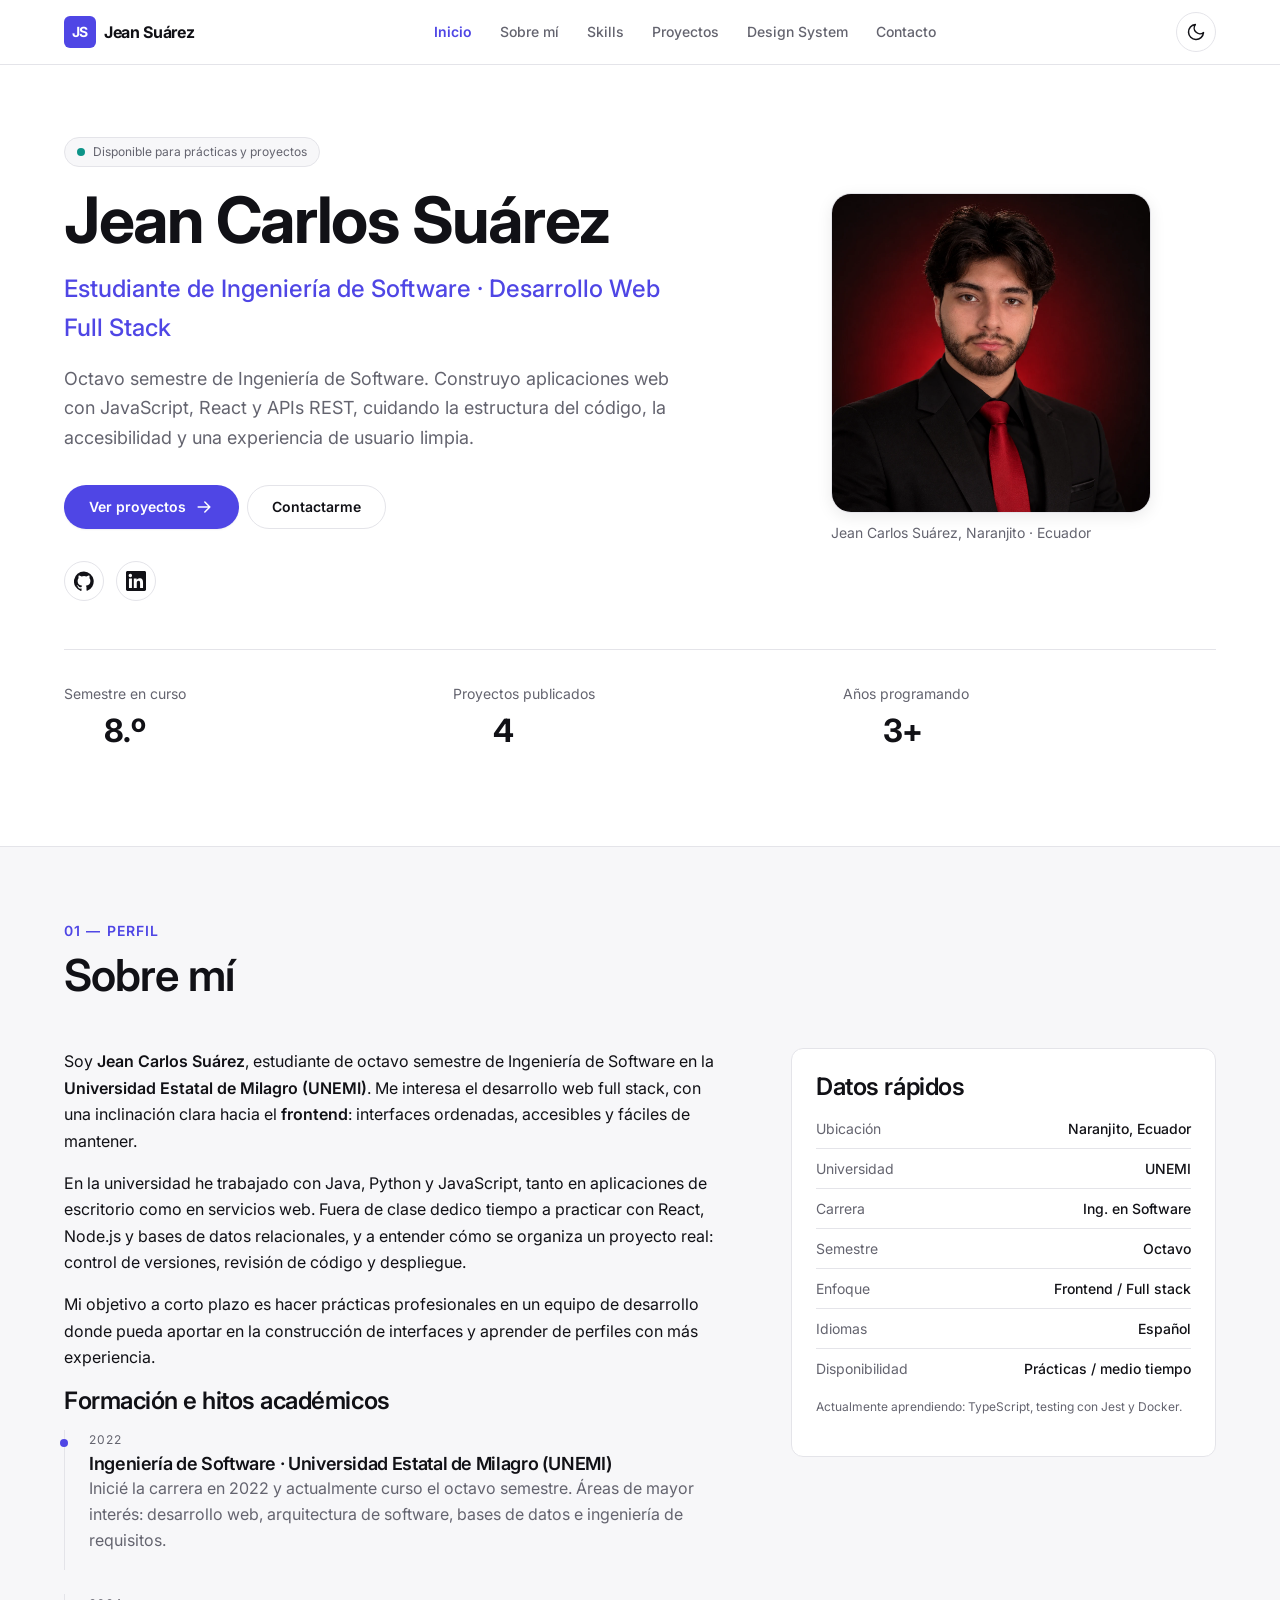
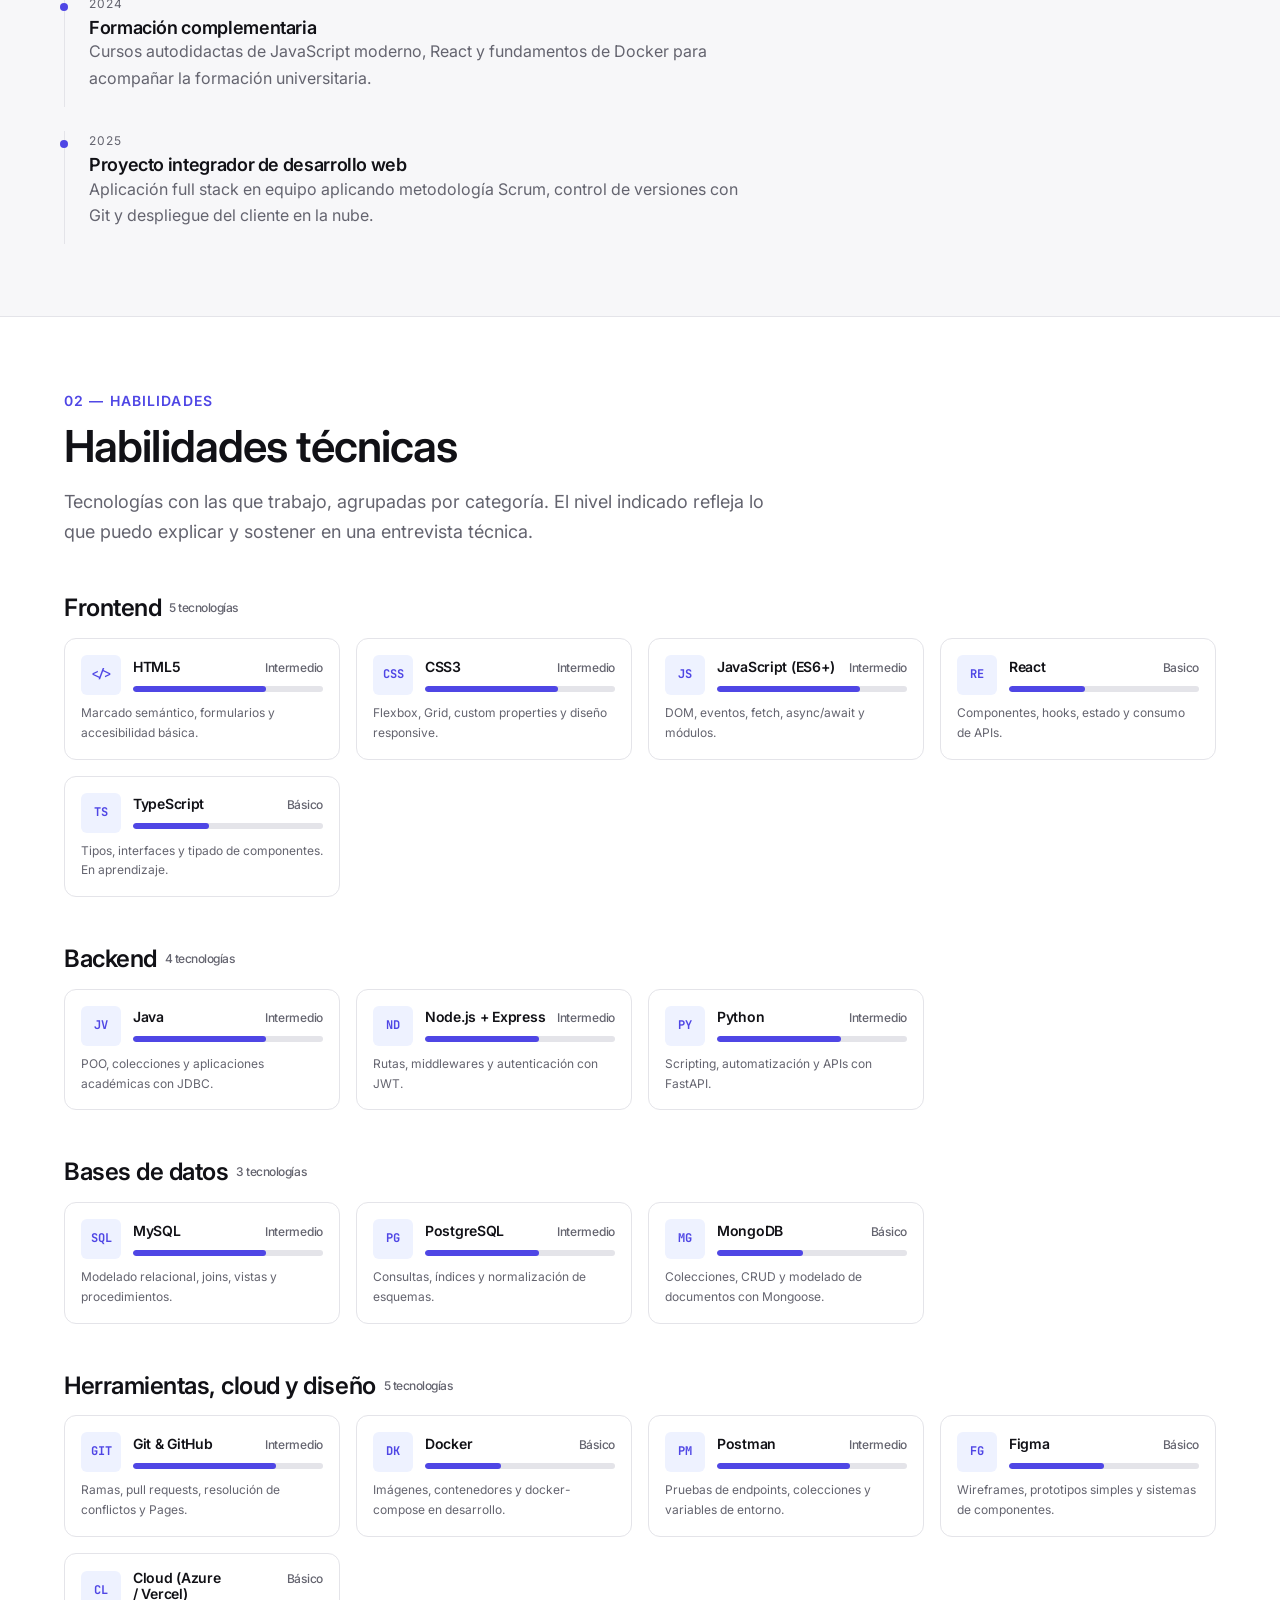
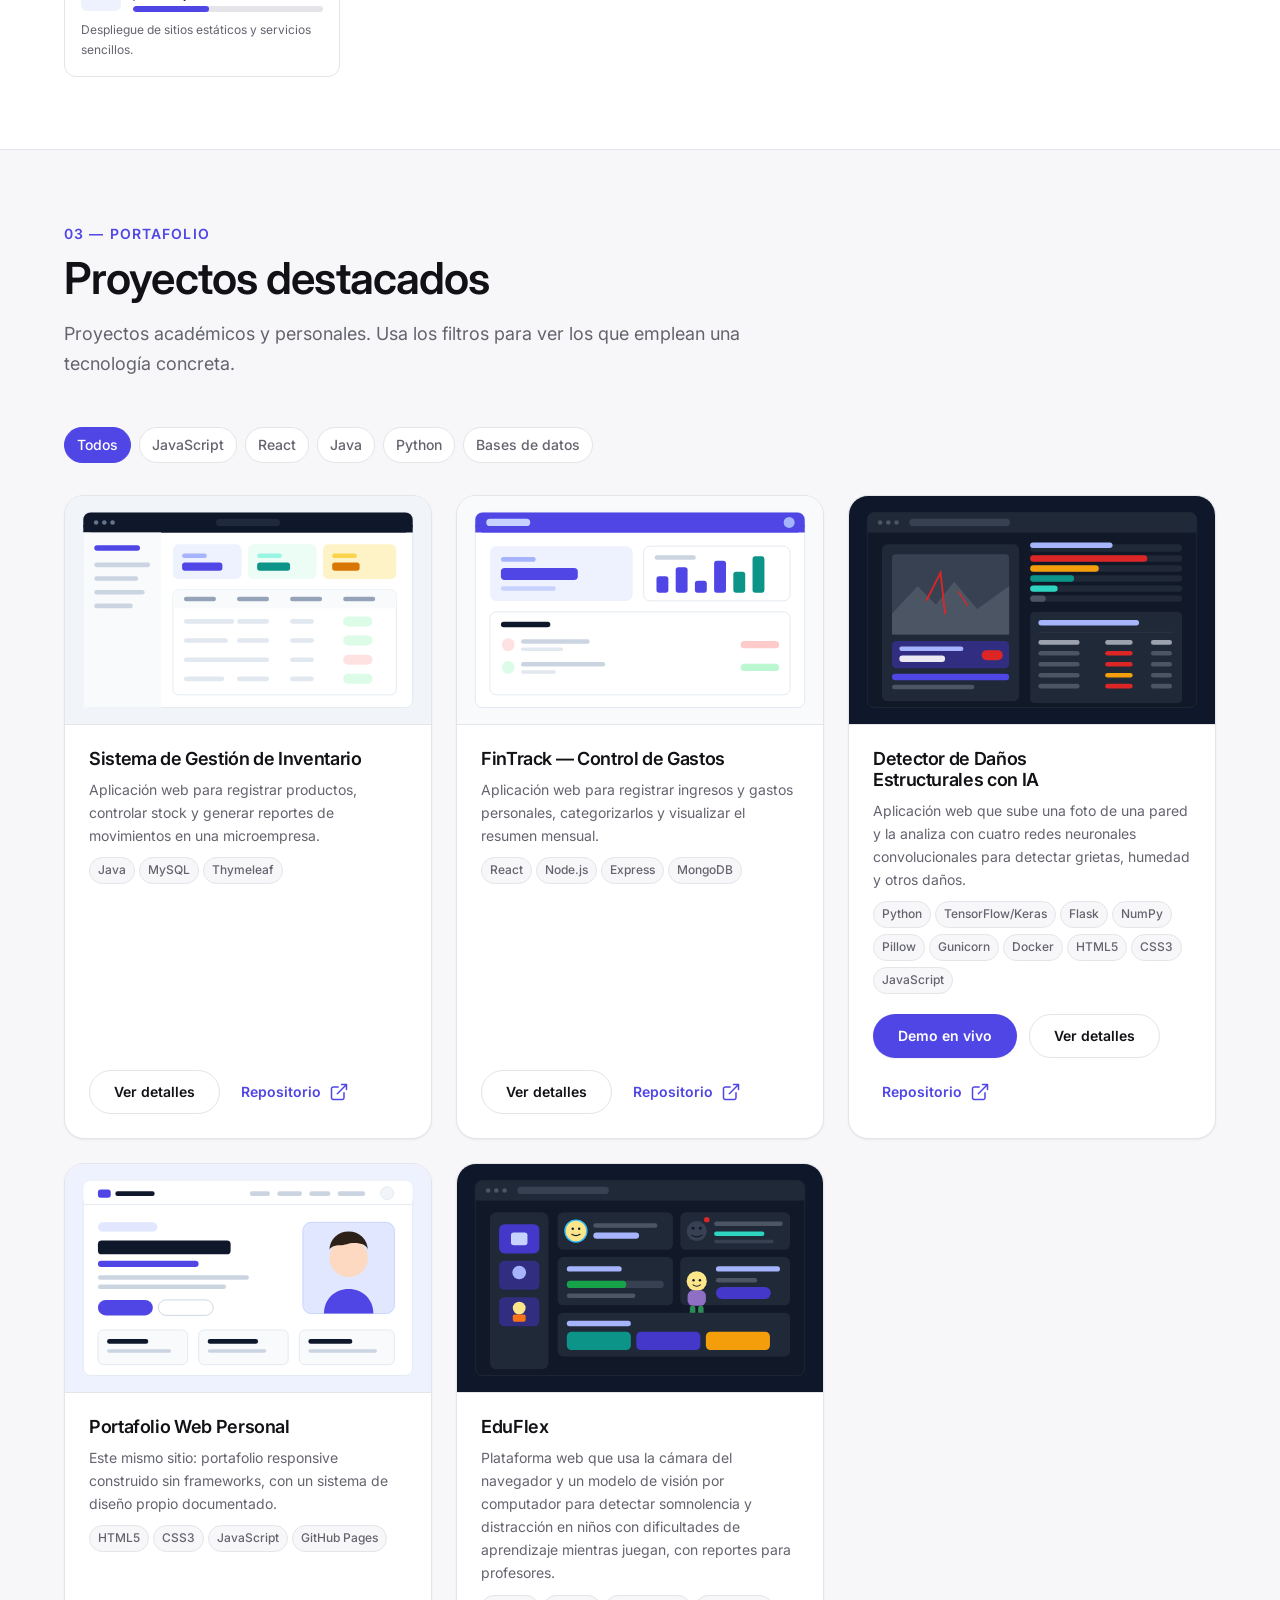
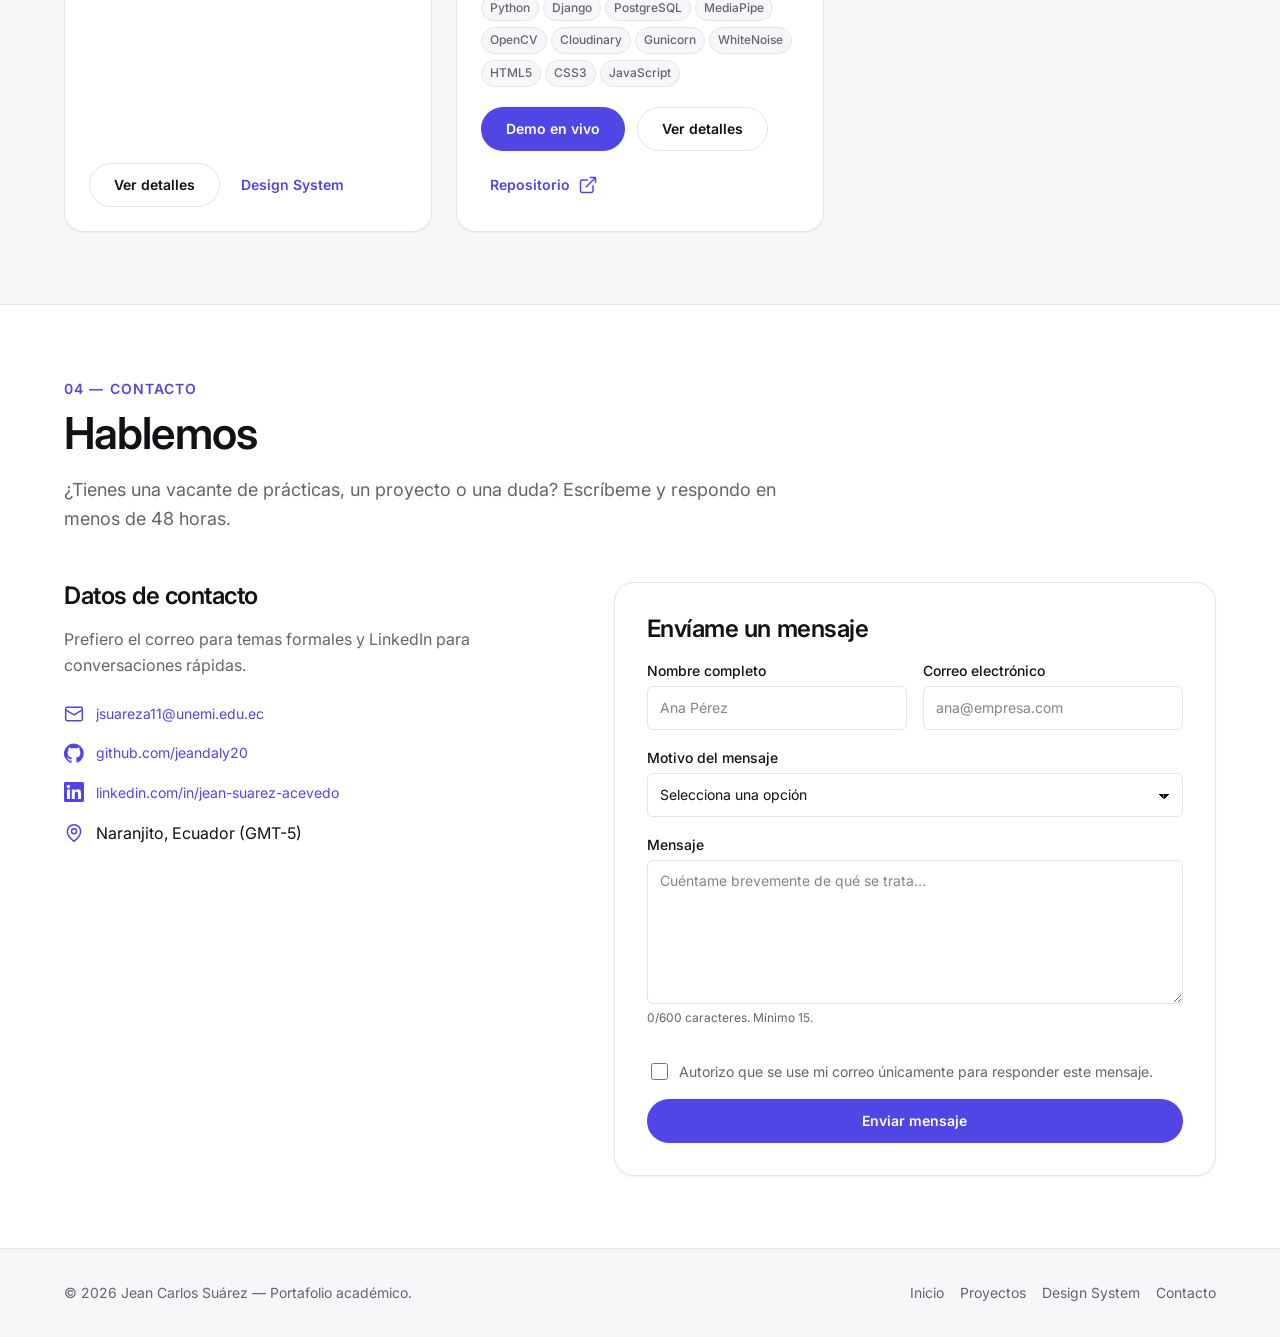
==== index.html @ 8cd72bd0 "agrega el link de la demo en vivo de EduFlex" ====
<!DOCTYPE html>
<html lang="es" data-theme="light">
  <head>
    <meta charset="UTF-8" />
    <meta name="viewport" content="width=device-width, initial-scale=1.0" />
    <title>Jean Carlos Suárez — Ingeniería de Software | Portafolio</title>
    <meta
      name="description"
      content="Portafolio de Jean Carlos Suárez, estudiante de Ingeniería de Software de octavo semestre en la Universidad Estatal de Milagro (UNEMI). Proyectos, habilidades técnicas y contacto."
    />
    <meta name="author" content="Jean Carlos Suárez" />
    <meta name="theme-color" content="#4f46e5" />

    <meta property="og:type" content="website" />
    <meta property="og:title" content="Jean Carlos Suárez — Portafolio" />
    <meta
      property="og:description"
      content="Estudiante de Ingeniería de Software en la UNEMI. Desarrollo web full stack con foco en frontend."
    />
    <meta property="og:image" content="assets/img/jean-suarez.webp" />

    <link rel="icon" type="image/svg+xml" href="assets/img/favicon.svg" />

    <link rel="preconnect" href="https://fonts.googleapis.com" />
    <link rel="preconnect" href="https://fonts.gstatic.com" crossorigin />
    <link
      href="https://fonts.googleapis.com/css2?family=Inter:wght@400;500;600;700&family=JetBrains+Mono:wght@400;600&display=swap"
      rel="stylesheet"
    />

    <link rel="stylesheet" href="css/tokens.css" />
    <link rel="stylesheet" href="css/base.css" />
    <link rel="stylesheet" href="css/components.css" />
    <link rel="stylesheet" href="css/layout.css" />

    <script>
      (function () {
        try {
          var saved = localStorage.getItem("portafolio-tema");
          if (saved === "dark" || saved === "light") {
            document.documentElement.setAttribute("data-theme", saved);
          } else {
            document.documentElement.removeAttribute("data-theme");
          }
        } catch (error) {}
      })();
    </script>
  </head>

  <body>
    <a class="skip-link" href="#contenido">Saltar al contenido principal</a>

    <header class="site-header">
      <div class="container">
        <div class="navbar">
          <a class="navbar__brand" href="#inicio">
            <span class="brand-mark" aria-hidden="true">JS</span>
            <span>Jean Suárez</span>
          </a>

          <nav class="navbar__nav" id="nav-principal" aria-label="Navegación principal">
            <ul class="navbar__menu">
              <li><a class="navbar__link" href="#inicio">Inicio</a></li>
              <li><a class="navbar__link" href="#sobre-mi">Sobre mí</a></li>
              <li><a class="navbar__link" href="#skills">Skills</a></li>
              <li><a class="navbar__link" href="#proyectos">Proyectos</a></li>
              <li><a class="navbar__link" href="design-system.html">Design System</a></li>
              <li><a class="navbar__link" href="#contacto">Contacto</a></li>
            </ul>
          </nav>

          <div class="navbar__actions">
            <button
              class="btn-icon"
              type="button"
              id="theme-toggle"
              aria-label="Cambiar entre tema claro y oscuro"
              aria-pressed="false"
            >
              <svg class="icon icon-moon" viewBox="0 0 24 24" fill="none" stroke="currentColor" stroke-width="1.8" stroke-linecap="round" stroke-linejoin="round" aria-hidden="true">
                <path d="M21 12.79A9 9 0 1 1 11.21 3 7 7 0 0 0 21 12.79z" />
              </svg>
              <svg class="icon icon-sun" viewBox="0 0 24 24" fill="none" stroke="currentColor" stroke-width="1.8" stroke-linecap="round" stroke-linejoin="round" aria-hidden="true">
                <circle cx="12" cy="12" r="4" />
                <path d="M12 2v2M12 20v2M4.93 4.93l1.41 1.41M17.66 17.66l1.41 1.41M2 12h2M20 12h2M6.34 17.66l-1.41 1.41M19.07 4.93l-1.41 1.41" />
              </svg>
            </button>

            <button
              class="btn-icon navbar__toggle"
              type="button"
              id="nav-toggle"
              aria-label="Abrir menú de navegación"
              aria-expanded="false"
              aria-controls="nav-principal"
            >
              <svg class="icon" viewBox="0 0 24 24" fill="none" stroke="currentColor" stroke-width="1.8" stroke-linecap="round" aria-hidden="true">
                <path d="M3 6h18M3 12h18M3 18h18" />
              </svg>
            </button>
          </div>
        </div>
      </div>
    </header>

    <main id="contenido">

      <section class="hero" id="inicio" aria-labelledby="hero-titulo">
        <div class="container">
          <div class="hero__inner">
            <div class="hero__content">
              <p class="hero__status">Disponible para prácticas y proyectos</p>

              <h1 class="hero__title" id="hero-titulo">Jean Carlos Suárez</h1>
              <p class="hero__role">Estudiante de Ingeniería de Software · Desarrollo Web Full Stack</p>

              <p class="hero__text">
                Octavo semestre de Ingeniería de Software. Construyo aplicaciones web con
                JavaScript, React y APIs REST, cuidando la estructura del código, la
                accesibilidad y una experiencia de usuario limpia.
              </p>

              <div class="hero__actions">
                <a class="btn btn--primary" href="#proyectos">
                  Ver proyectos
                  <svg class="icon" viewBox="0 0 24 24" fill="none" stroke="currentColor" stroke-width="1.8" stroke-linecap="round" stroke-linejoin="round" aria-hidden="true">
                    <path d="M5 12h14M13 6l6 6-6 6" />
                  </svg>
                </a>
                <a class="btn btn--secondary" href="#contacto">Contactarme</a>
              </div>

              <ul class="social-list">
                <li>
                  <a class="btn-icon" href="https://github.com/jeandaly20" target="_blank" rel="noopener" aria-label="Perfil de GitHub (se abre en una pestaña nueva)">
                    <svg class="icon" viewBox="0 0 24 24" fill="currentColor" aria-hidden="true">
                      <path d="M12 .5a12 12 0 0 0-3.79 23.4c.6.1.82-.26.82-.58v-2.2c-3.34.73-4.04-1.6-4.04-1.6-.55-1.4-1.34-1.77-1.34-1.77-1.1-.75.08-.73.08-.73 1.2.08 1.84 1.24 1.84 1.24 1.07 1.84 2.81 1.3 3.5 1 .1-.78.42-1.3.76-1.6-2.66-.3-5.47-1.34-5.47-5.96 0-1.32.47-2.4 1.24-3.24-.12-.3-.54-1.53.12-3.18 0 0 1-.32 3.3 1.23a11.4 11.4 0 0 1 6 0c2.3-1.55 3.3-1.23 3.3-1.23.66 1.65.24 2.88.12 3.18.77.84 1.23 1.92 1.23 3.24 0 4.63-2.81 5.65-5.49 5.95.43.37.82 1.1.82 2.22v3.29c0 .32.21.7.83.58A12 12 0 0 0 12 .5z" />
                    </svg>
                  </a>
                </li>
                <li>
                  <a class="btn-icon" href="https://www.linkedin.com/in/jean-suarez-acevedo-46091a190" target="_blank" rel="noopener" aria-label="Perfil de LinkedIn (se abre en una pestaña nueva)">
                    <svg class="icon" viewBox="0 0 24 24" fill="currentColor" aria-hidden="true">
                      <path d="M20.45 20.45h-3.56v-5.57c0-1.33-.02-3.04-1.85-3.04-1.85 0-2.13 1.45-2.13 2.94v5.67H9.35V9h3.41v1.56h.05a3.74 3.74 0 0 1 3.37-1.85c3.6 0 4.27 2.37 4.27 5.46zM5.34 7.43a2.07 2.07 0 1 1 0-4.13 2.07 2.07 0 0 1 0 4.13zM7.12 20.45H3.55V9h3.57zM22.22 0H1.77C.79 0 0 .77 0 1.73v20.54C0 23.22.79 24 1.77 24h20.45c.98 0 1.78-.78 1.78-1.73V1.73C24 .77 23.2 0 22.22 0z" />
                    </svg>
                  </a>
                </li>
              </ul>
            </div>

            <figure class="hero__figure">
              <img
                class="hero__avatar"
                src="assets/img/jean-suarez.webp"
                alt="Retrato de Jean Carlos Suárez, estudiante de Ingeniería de Software"
                width="1252"
                height="1252"
                fetchpriority="high"
              />
              <figcaption>Jean Carlos Suárez, Naranjito · Ecuador</figcaption>
            </figure>
          </div>

          <dl class="stats">
            <div class="stats__item">
              <dt class="stats__label">Semestre en curso</dt>
              <dd><span class="stats__value">8.º</span></dd>
            </div>
            <div class="stats__item">
              <dt class="stats__label">Proyectos publicados</dt>
              <dd><span class="stats__value">4</span></dd>
            </div>
            <div class="stats__item">
              <dt class="stats__label">Años programando</dt>
              <dd><span class="stats__value">3+</span></dd>
            </div>
          </dl>
        </div>
      </section>

      <section class="section section--alt" id="sobre-mi" aria-labelledby="sobre-mi-titulo">
        <div class="container">
          <header class="section__header">
            <span class="section__eyebrow">01 — Perfil</span>
            <h2 id="sobre-mi-titulo">Sobre mí</h2>
          </header>

          <div class="about">
            <div class="about__content">
              <p>
                Soy <strong>Jean Carlos Suárez</strong>, estudiante de octavo semestre de
                Ingeniería de Software en la <strong>Universidad Estatal de Milagro (UNEMI)</strong>.
                Me interesa el desarrollo web full stack, con una inclinación clara hacia el
                <strong>frontend</strong>: interfaces ordenadas, accesibles y fáciles de mantener.
              </p>
              <p>
                En la universidad he trabajado con Java, Python y JavaScript, tanto en
                aplicaciones de escritorio como en servicios web. Fuera de clase dedico tiempo a
                practicar con React, Node.js y bases de datos relacionales, y a entender cómo se
                organiza un proyecto real: control de versiones, revisión de código y despliegue.
              </p>
              <p>
                Mi objetivo a corto plazo es hacer prácticas profesionales en un equipo de
                desarrollo donde pueda aportar en la construcción de interfaces y aprender de
                perfiles con más experiencia.
              </p>

              <h3>Formación e hitos académicos</h3>
              <ol class="timeline">
                <li>
                  <article>
                    <time datetime="2022">2022</time>
                    <h4>Ingeniería de Software · Universidad Estatal de Milagro (UNEMI)</h4>
                    <p class="text-muted">
                      Inicié la carrera en 2022 y actualmente curso el octavo semestre. Áreas de
                      mayor interés: desarrollo web, arquitectura de software, bases de datos e
                      ingeniería de requisitos.
                    </p>
                  </article>
                </li>
                <li>
                  <article>
                    <time datetime="2024">2024</time>
                    <h4>Formación complementaria</h4>
                    <p class="text-muted">
                      Cursos autodidactas de JavaScript moderno, React y fundamentos de Docker
                      para acompañar la formación universitaria.
                    </p>
                  </article>
                </li>
                <li>
                  <article>
                    <time datetime="2025">2025</time>
                    <h4>Proyecto integrador de desarrollo web</h4>
                    <p class="text-muted">
                      Aplicación full stack en equipo aplicando metodología Scrum, control de
                      versiones con Git y despliegue del cliente en la nube.
                    </p>
                  </article>
                </li>
              </ol>
            </div>

            <aside class="about__aside" aria-labelledby="datos-rapidos">
              <h3 id="datos-rapidos">Datos rápidos</h3>
              <dl class="data-list">
                <div>
                  <dt>Ubicación</dt>
                  <dd>Naranjito, Ecuador</dd>
                </div>
                <div>
                  <dt>Universidad</dt>
                  <dd>UNEMI</dd>
                </div>
                <div>
                  <dt>Carrera</dt>
                  <dd>Ing. en Software</dd>
                </div>
                <div>
                  <dt>Semestre</dt>
                  <dd>Octavo</dd>
                </div>
                <div>
                  <dt>Enfoque</dt>
                  <dd>Frontend / Full stack</dd>
                </div>
                <div>
                  <dt>Idiomas</dt>
                  <dd>Español</dd>
                </div>
                <div>
                  <dt>Disponibilidad</dt>
                  <dd>Prácticas / medio tiempo</dd>
                </div>
              </dl>
              <p class="field__hint" style="margin-top: var(--space-sm)">
                Actualmente aprendiendo: TypeScript, testing con Jest y Docker.
              </p>
            </aside>
          </div>
        </div>
      </section>

      <section class="section" id="skills" aria-labelledby="skills-titulo">
        <div class="container">
          <header class="section__header">
            <span class="section__eyebrow">02 — Habilidades</span>
            <h2 id="skills-titulo">Habilidades técnicas</h2>
            <p class="section__lead">
              Tecnologías con las que trabajo, agrupadas por categoría. El nivel indicado refleja
              lo que puedo explicar y sostener en una entrevista técnica.
            </p>
          </header>

          <article class="skills-group">
            <h3 class="skills-group__title">
              Frontend <span class="skills-group__count">5 tecnologías</span>
            </h3>
            <ul class="skills-grid">
              <li>
                <article class="skill">
                  <span class="skill__icon" aria-hidden="true">&lt;/&gt;</span>
                  <h4 class="skill__name">HTML5 <span class="skill__level">Intermedio</span></h4>
                  <div class="skill__meter" role="img" aria-label="Nivel de dominio: intermedio, 70 por ciento">
                    <span style="width: 70%"></span>
                  </div>
                  <p class="skill__desc">Marcado semántico, formularios y accesibilidad básica.</p>
                </article>
              </li>
              <li>
                <article class="skill">
                  <span class="skill__icon" aria-hidden="true">CSS</span>
                  <h4 class="skill__name">CSS3 <span class="skill__level">Intermedio</span></h4>
                  <div class="skill__meter" role="img" aria-label="Nivel de dominio: intermedio, 70 por ciento">
                    <span style="width: 70%"></span>
                  </div>
                  <p class="skill__desc">Flexbox, Grid, custom properties y diseño responsive.</p>
                </article>
              </li>
              <li>
                <article class="skill">
                  <span class="skill__icon" aria-hidden="true">JS</span>
                  <h4 class="skill__name">JavaScript (ES6+) <span class="skill__level">Intermedio</span></h4>
                  <div class="skill__meter" role="img" aria-label="Nivel de dominio: intermedio, 75 por ciento">
                    <span style="width: 75%"></span>
                  </div>
                  <p class="skill__desc">DOM, eventos, fetch, async/await y módulos.</p>
                </article>
              </li>
              <li>
                <article class="skill">
                  <span class="skill__icon" aria-hidden="true">RE</span>
                  <h4 class="skill__name">React <span class="skill__level">Basico</span></h4>
                  <div class="skill__meter" role="img" aria-label="Nivel de dominio: Basico, 40 por ciento">
                    <span style="width: 40%"></span>
                  </div>
                  <p class="skill__desc">Componentes, hooks, estado y consumo de APIs.</p>
                </article>
              </li>
              <li>
                <article class="skill">
                  <span class="skill__icon" aria-hidden="true">TS</span>
                  <h4 class="skill__name">TypeScript <span class="skill__level">Básico</span></h4>
                  <div class="skill__meter" role="img" aria-label="Nivel de dominio: básico, 40 por ciento">
                    <span style="width: 40%"></span>
                  </div>
                  <p class="skill__desc">Tipos, interfaces y tipado de componentes. En aprendizaje.</p>
                </article>
              </li>
            </ul>
          </article>

          <article class="skills-group">
            <h3 class="skills-group__title">
              Backend <span class="skills-group__count">4 tecnologías</span>
            </h3>
            <ul class="skills-grid">
              <li>
                <article class="skill">
                  <span class="skill__icon" aria-hidden="true">JV</span>
                  <h4 class="skill__name">Java <span class="skill__level">Intermedio</span></h4>
                  <div class="skill__meter" role="img" aria-label="Nivel de dominio: intermedio, 70 por ciento">
                    <span style="width: 70%"></span>
                  </div>
                  <p class="skill__desc">POO, colecciones y aplicaciones académicas con JDBC.</p>
                </article>
              </li>
              <li>
                <article class="skill">
                  <span class="skill__icon" aria-hidden="true">ND</span>
                  <h4 class="skill__name">Node.js + Express <span class="skill__level">Intermedio</span></h4>
                  <div class="skill__meter" role="img" aria-label="Nivel de dominio: intermedio, 60 por ciento">
                    <span style="width: 60%"></span>
                  </div>
                  <p class="skill__desc">Rutas, middlewares y autenticación con JWT.</p>
                </article>
              </li>
              <li>
                <article class="skill">
                  <span class="skill__icon" aria-hidden="true">PY</span>
                  <h4 class="skill__name">Python <span class="skill__level">Intermedio</span></h4>
                  <div class="skill__meter" role="img" aria-label="Nivel de dominio: intermedio, 65 por ciento">
                    <span style="width: 65%"></span>
                  </div>
                  <p class="skill__desc">Scripting, automatización y APIs con FastAPI.</p>
                </article>
              </li>
            </ul>
          </article>

          <article class="skills-group">
            <h3 class="skills-group__title">
              Bases de datos <span class="skills-group__count">3 tecnologías</span>
            </h3>
            <ul class="skills-grid">
              <li>
                <article class="skill">
                  <span class="skill__icon" aria-hidden="true">SQL</span>
                  <h4 class="skill__name">MySQL <span class="skill__level">Intermedio</span></h4>
                  <div class="skill__meter" role="img" aria-label="Nivel de dominio: intermedio, 70 por ciento">
                    <span style="width: 70%"></span>
                  </div>
                  <p class="skill__desc">Modelado relacional, joins, vistas y procedimientos.</p>
                </article>
              </li>
              <li>
                <article class="skill">
                  <span class="skill__icon" aria-hidden="true">PG</span>
                  <h4 class="skill__name">PostgreSQL <span class="skill__level">Intermedio</span></h4>
                  <div class="skill__meter" role="img" aria-label="Nivel de dominio: intermedio, 60 por ciento">
                    <span style="width: 60%"></span>
                  </div>
                  <p class="skill__desc">Consultas, índices y normalización de esquemas.</p>
                </article>
              </li>
              <li>
                <article class="skill">
                  <span class="skill__icon" aria-hidden="true">MG</span>
                  <h4 class="skill__name">MongoDB <span class="skill__level">Básico</span></h4>
                  <div class="skill__meter" role="img" aria-label="Nivel de dominio: básico, 45 por ciento">
                    <span style="width: 45%"></span>
                  </div>
                  <p class="skill__desc">Colecciones, CRUD y modelado de documentos con Mongoose.</p>
                </article>
              </li>
            </ul>
          </article>

          <article class="skills-group">
            <h3 class="skills-group__title">
              Herramientas, cloud y diseño <span class="skills-group__count">5 tecnologías</span>
            </h3>
            <ul class="skills-grid">
              <li>
                <article class="skill">
                  <span class="skill__icon" aria-hidden="true">GIT</span>
                  <h4 class="skill__name">Git &amp; GitHub <span class="skill__level">Intermedio</span></h4>
                  <div class="skill__meter" role="img" aria-label="Nivel de dominio: intermedio, 75 por ciento">
                    <span style="width: 75%"></span>
                  </div>
                  <p class="skill__desc">Ramas, pull requests, resolución de conflictos y Pages.</p>
                </article>
              </li>
              <li>
                <article class="skill">
                  <span class="skill__icon" aria-hidden="true">DK</span>
                  <h4 class="skill__name">Docker <span class="skill__level">Básico</span></h4>
                  <div class="skill__meter" role="img" aria-label="Nivel de dominio: básico, 40 por ciento">
                    <span style="width: 40%"></span>
                  </div>
                  <p class="skill__desc">Imágenes, contenedores y docker-compose en desarrollo.</p>
                </article>
              </li>
              <li>
                <article class="skill">
                  <span class="skill__icon" aria-hidden="true">PM</span>
                  <h4 class="skill__name">Postman <span class="skill__level">Intermedio</span></h4>
                  <div class="skill__meter" role="img" aria-label="Nivel de dominio: intermedio, 70 por ciento">
                    <span style="width: 70%"></span>
                  </div>
                  <p class="skill__desc">Pruebas de endpoints, colecciones y variables de entorno.</p>
                </article>
              </li>
              <li>
                <article class="skill">
                  <span class="skill__icon" aria-hidden="true">FG</span>
                  <h4 class="skill__name">Figma <span class="skill__level">Básico</span></h4>
                  <div class="skill__meter" role="img" aria-label="Nivel de dominio: básico, 50 por ciento">
                    <span style="width: 50%"></span>
                  </div>
                  <p class="skill__desc">Wireframes, prototipos simples y sistemas de componentes.</p>
                </article>
              </li>
              <li>
                <article class="skill">
                  <span class="skill__icon" aria-hidden="true">CL</span>
                  <h4 class="skill__name">Cloud (Azure / Vercel) <span class="skill__level">Básico</span></h4>
                  <div class="skill__meter" role="img" aria-label="Nivel de dominio: básico, 40 por ciento">
                    <span style="width: 40%"></span>
                  </div>
                  <p class="skill__desc">Despliegue de sitios estáticos y servicios sencillos.</p>
                </article>
              </li>
            </ul>
          </article>
        </div>
      </section>

      <section class="section section--alt" id="proyectos" aria-labelledby="proyectos-titulo">
        <div class="container">
          <header class="section__header">
            <span class="section__eyebrow">03 — Portafolio</span>
            <h2 id="proyectos-titulo">Proyectos destacados</h2>
            <p class="section__lead">
              Proyectos académicos y personales. Usa los filtros para ver los que emplean una
              tecnología concreta.
            </p>
          </header>

          <div class="filters" id="filtros-proyectos" role="group" aria-label="Filtrar proyectos por tecnología">
            <button class="filter-chip" type="button" data-filter="all" aria-pressed="true">Todos</button>
            <button class="filter-chip" type="button" data-filter="javascript" aria-pressed="false">JavaScript</button>
            <button class="filter-chip" type="button" data-filter="react" aria-pressed="false">React</button>
            <button class="filter-chip" type="button" data-filter="java" aria-pressed="false">Java</button>
            <button class="filter-chip" type="button" data-filter="python" aria-pressed="false">Python</button>
            <button class="filter-chip" type="button" data-filter="sql" aria-pressed="false">Bases de datos</button>
          </div>

          <div class="projects-grid" id="grid-proyectos">

            <article class="card project-card reveal" data-tech="java sql">
              <figure class="card__media">
                <img
                  src="assets/img/proyecto-inventario.svg"
                  alt="Captura del panel de control del sistema de gestión de inventario"
                  width="800"
                  height="500"
                  loading="lazy"
                />
              </figure>
              <div class="card__body">
                <h3 class="card__title">Sistema de Gestión de Inventario</h3>
                <p class="card__text">
                  Aplicación web para registrar productos, controlar stock y generar reportes de
                  movimientos en una microempresa.
                </p>
                <ul class="badge-list">
                  <li><span class="badge">Java</span></li>
                  <li><span class="badge">MySQL</span></li>
                  <li><span class="badge">Thymeleaf</span></li>
                </ul>
                <footer class="card__footer">
                  <button class="btn btn--secondary" type="button" data-modal-target="detalle-inventario">
                    Ver detalles
                  </button>
                  <a class="btn btn--ghost" href="https://github.com/jeandaly20" target="_blank" rel="noopener">
                    Repositorio
                    <svg class="icon" viewBox="0 0 24 24" fill="none" stroke="currentColor" stroke-width="1.8" stroke-linecap="round" stroke-linejoin="round" aria-hidden="true">
                      <path d="M18 13v6a2 2 0 0 1-2 2H5a2 2 0 0 1-2-2V8a2 2 0 0 1 2-2h6M15 3h6v6M10 14 21 3" />
                    </svg>
                  </a>
                </footer>
              </div>

              <template id="detalle-inventario">
                <h3>Sistema de Gestión de Inventario</h3>
                <p class="text-muted">Proyecto académico · 2024 · Equipo de 3 personas</p>
                <h4>Problema que resuelve</h4>
                <p>
                  Una microempresa llevaba su inventario en hojas de cálculo sueltas, lo que
                  provocaba diferencias entre el stock real y el registrado. El sistema centraliza
                  productos, entradas y salidas en una sola fuente de datos.
                </p>
                <h4>Mi aporte</h4>
                <p>
                  Modelado de la base de datos, implementación del CRUD de productos y del módulo
                  de reportes de movimientos con filtros por fecha.
                </p>
                <h4>Tecnologías</h4>
                <ul class="badge-list">
                  <li><span class="badge badge--primary">Java 17</span></li>
                  <li><span class="badge badge--primary">Spring Data JPA</span></li>
                  <li><span class="badge badge--primary">MySQL</span></li>
                  <li><span class="badge badge--primary">Thymeleaf</span></li>
                </ul>
              </template>
            </article>

            <article class="card project-card reveal" data-tech="javascript react">
              <figure class="card__media">
                <img
                  src="assets/img/proyecto-finanzas.svg"
                  alt="Captura de la aplicación de control de gastos personales con gráficos"
                  width="800"
                  height="500"
                  loading="lazy"
                />
              </figure>
              <div class="card__body">
                <h3 class="card__title">FinTrack — Control de Gastos</h3>
                <p class="card__text">
                  Aplicación web para registrar ingresos y gastos personales, categorizarlos y
                  visualizar el resumen mensual.
                </p>
                <ul class="badge-list">
                  <li><span class="badge">React</span></li>
                  <li><span class="badge">Node.js</span></li>
                  <li><span class="badge">Express</span></li>
                  <li><span class="badge">MongoDB</span></li>
                </ul>
                <footer class="card__footer">
                  <button class="btn btn--secondary" type="button" data-modal-target="detalle-finanzas">
                    Ver detalles
                  </button>
                  <a class="btn btn--ghost" href="https://github.com/jeandaly20" target="_blank" rel="noopener">
                    Repositorio
                    <svg class="icon" viewBox="0 0 24 24" fill="none" stroke="currentColor" stroke-width="1.8" stroke-linecap="round" stroke-linejoin="round" aria-hidden="true">
                      <path d="M18 13v6a2 2 0 0 1-2 2H5a2 2 0 0 1-2-2V8a2 2 0 0 1 2-2h6M15 3h6v6M10 14 21 3" />
                    </svg>
                  </a>
                </footer>
              </div>

              <template id="detalle-finanzas">
                <h3>FinTrack — Control de Gastos</h3>
                <p class="text-muted">Proyecto personal · 2025</p>
                <h4>Problema que resuelve</h4>
                <p>
                  Llevar las finanzas personales en notas o en la memoria hace imposible saber en
                  qué se va el dinero. FinTrack registra cada movimiento, lo clasifica por
                  categoría y muestra el balance del mes en un solo panel.
                </p>
                <h4>Qué implementé</h4>
                <p>
                  Interfaz en React con hooks y estado global ligero, API REST con Express,
                  autenticación con JWT y persistencia en MongoDB Atlas.
                </p>
                <h4>Tecnologías</h4>
                <ul class="badge-list">
                  <li><span class="badge badge--primary">React</span></li>
                  <li><span class="badge badge--primary">Node.js</span></li>
                  <li><span class="badge badge--primary">Express</span></li>
                  <li><span class="badge badge--primary">MongoDB</span></li>
                  <li><span class="badge badge--primary">JWT</span></li>
                </ul>
              </template>
            </article>

            <article class="card project-card reveal" data-tech="python javascript">
              <figure class="card__media">
                <img
                  src="assets/img/proyecto-danos-cnn.svg"
                  alt="Interfaz web que analiza una foto de una pared con 4 redes neuronales y muestra el diagnóstico"
                  width="800"
                  height="500"
                  loading="lazy"
                />
              </figure>
              <div class="card__body">
                <h3 class="card__title">Detector de Daños Estructurales con IA</h3>
                <p class="card__text">
                  Aplicación web que sube una foto de una pared y la analiza con cuatro redes
                  neuronales convolucionales para detectar grietas, humedad y otros daños.
                </p>
                <ul class="badge-list">
                  <li><span class="badge">Python</span></li>
                  <li><span class="badge">TensorFlow/Keras</span></li>
                  <li><span class="badge">Flask</span></li>
                  <li><span class="badge">NumPy</span></li>
                  <li><span class="badge">Pillow</span></li>
                  <li><span class="badge">Gunicorn</span></li>
                  <li><span class="badge">Docker</span></li>
                  <li><span class="badge">HTML5</span></li>
                  <li><span class="badge">CSS3</span></li>
                  <li><span class="badge">JavaScript</span></li>
                </ul>
                <footer class="card__footer">
                  <a class="btn btn--primary" href="https://deteccion-de-da-os-estructurales.onrender.com" target="_blank" rel="noopener">
                    Demo en vivo
                  </a>
                  <button class="btn btn--secondary" type="button" data-modal-target="detalle-danos-cnn">
                    Ver detalles
                  </button>
                  <a class="btn btn--ghost" href="https://github.com/jeandaly20/Deteccion-de-da-os-Estructurales" target="_blank" rel="noopener">
                    Repositorio
                    <svg class="icon" viewBox="0 0 24 24" fill="none" stroke="currentColor" stroke-width="1.8" stroke-linecap="round" stroke-linejoin="round" aria-hidden="true">
                      <path d="M18 13v6a2 2 0 0 1-2 2H5a2 2 0 0 1-2-2V8a2 2 0 0 1 2-2h6M15 3h6v6M10 14 21 3" />
                    </svg>
                  </a>
                </footer>
              </div>

              <template id="detalle-danos-cnn">
                <h3>Detector de Daños Estructurales con IA</h3>
                <p class="text-muted">Proyecto académico · 2026</p>
                <h4>Problema que resuelve</h4>
                <p>
                  Inspeccionar visualmente el estado de una pared o fachada es subjetivo y
                  depende de la experiencia de quien la revisa. Esta aplicación entrena modelos
                  de visión por computador para reconocer 7 estados de una superficie (grietas
                  mayores y menores, humedad, desprendimiento, pintura descascarada, algas y
                  superficie normal) y los deja disponibles como un servicio web real.
                </p>
                <h4>Qué implementé</h4>
                <p>
                  Entrené por transfer learning cuatro arquitecturas (VGG16, ResNet50,
                  MobileNetV2 y EfficientNetB0), alcanzando entre 85% y 86% de accuracy en el
                  conjunto de prueba. Luego construí una API en Flask que carga esos modelos,
                  combina sus predicciones en un ensamble y expone el resultado a una interfaz
                  web propia hecha con HTML, CSS y JavaScript, sin frameworks de frontend.
                </p>
                <h4>Tecnologías</h4>
                <ul class="badge-list">
                  <li><span class="badge badge--primary">Python</span></li>
                  <li><span class="badge badge--primary">TensorFlow/Keras</span></li>
                  <li><span class="badge badge--primary">Flask</span></li>
                  <li><span class="badge badge--primary">NumPy</span></li>
                  <li><span class="badge badge--primary">Pillow</span></li>
                  <li><span class="badge badge--primary">Gunicorn</span></li>
                  <li><span class="badge badge--primary">Docker</span></li>
                  <li><span class="badge badge--primary">HTML5</span></li>
                  <li><span class="badge badge--primary">CSS3</span></li>
                  <li><span class="badge badge--primary">JavaScript</span></li>
                </ul>
              </template>
            </article>

            <article class="card project-card reveal" data-tech="javascript">
              <figure class="card__media">
                <img
                  src="assets/img/proyecto-portafolio.svg"
                  alt="Captura de la página de inicio de este portafolio web"
                  width="800"
                  height="500"
                  loading="lazy"
                />
              </figure>
              <div class="card__body">
                <h3 class="card__title">Portafolio Web Personal</h3>
                <p class="card__text">
                  Este mismo sitio: portafolio responsive construido sin frameworks, con un
                  sistema de diseño propio documentado.
                </p>
                <ul class="badge-list">
                  <li><span class="badge">HTML5</span></li>
                  <li><span class="badge">CSS3</span></li>
                  <li><span class="badge">JavaScript</span></li>
                  <li><span class="badge">GitHub Pages</span></li>
                </ul>
                <footer class="card__footer">
                  <button class="btn btn--secondary" type="button" data-modal-target="detalle-portafolio">
                    Ver detalles
                  </button>
                  <a class="btn btn--ghost" href="design-system.html">Design System</a>
                </footer>
              </div>

              <template id="detalle-portafolio">
                <h3>Portafolio Web Personal</h3>
                <p class="text-muted">Proyecto académico · 2026</p>
                <h4>Problema que resuelve</h4>
                <p>
                  Necesitaba un espacio propio donde mostrar mis proyectos y habilidades sin
                  depender de plantillas de terceros, y que además sirviera como carta de
                  presentación para postular a prácticas.
                </p>
                <h4>Qué implementé</h4>
                <p>
                  HTML semántico, CSS organizado en capas (tokens, base, componentes y layout),
                  tema claro/oscuro con persistencia en localStorage, filtro de proyectos, modal
                  accesible, validación de formulario y navegación responsive.
                </p>
                <h4>Tecnologías</h4>
                <ul class="badge-list">
                  <li><span class="badge badge--primary">HTML5</span></li>
                  <li><span class="badge badge--primary">CSS3</span></li>
                  <li><span class="badge badge--primary">JavaScript</span></li>
                  <li><span class="badge badge--primary">Git</span></li>
                  <li><span class="badge badge--primary">GitHub Pages</span></li>
                </ul>
              </template>
            </article>

            <article class="card project-card reveal" data-tech="python javascript sql">
              <figure class="card__media">
                <img
                  src="assets/img/proyecto-eduflex.svg"
                  alt="Panel de un niño en EduFlex con cámara activa, barra de progreso y avatar personalizable"
                  width="800"
                  height="500"
                  loading="lazy"
                />
              </figure>
              <div class="card__body">
                <h3 class="card__title">EduFlex</h3>
                <p class="card__text">
                  Plataforma web que usa la cámara del navegador y un modelo de visión por
                  computador para detectar somnolencia y distracción en niños con dificultades de
                  aprendizaje mientras juegan, con reportes para profesores.
                </p>
                <ul class="badge-list">
                  <li><span class="badge">Python</span></li>
                  <li><span class="badge">Django</span></li>
                  <li><span class="badge">PostgreSQL</span></li>
                  <li><span class="badge">MediaPipe</span></li>
                  <li><span class="badge">OpenCV</span></li>
                  <li><span class="badge">Cloudinary</span></li>
                  <li><span class="badge">Gunicorn</span></li>
                  <li><span class="badge">WhiteNoise</span></li>
                  <li><span class="badge">HTML5</span></li>
                  <li><span class="badge">CSS3</span></li>
                  <li><span class="badge">JavaScript</span></li>
                </ul>
                <footer class="card__footer">
                  <a class="btn btn--primary" href="https://eduflex-1-387h.onrender.com" target="_blank" rel="noopener">
                    Demo en vivo
                  </a>
                  <button class="btn btn--secondary" type="button" data-modal-target="detalle-eduflex">
                    Ver detalles
                  </button>
                  <a class="btn btn--ghost" href="https://github.com/jeandaly20/Eduflex" target="_blank" rel="noopener">
                    Repositorio
                    <svg class="icon" viewBox="0 0 24 24" fill="none" stroke="currentColor" stroke-width="1.8" stroke-linecap="round" stroke-linejoin="round" aria-hidden="true">
                      <path d="M18 13v6a2 2 0 0 1-2 2H5a2 2 0 0 1-2-2V8a2 2 0 0 1 2-2h6M15 3h6v6M10 14 21 3" />
                    </svg>
                  </a>
                </footer>
              </div>

              <template id="detalle-eduflex">
                <h3>EduFlex</h3>
                <p class="text-muted">Proyecto de titulación · 2026 · Equipo de 3 personas</p>
                <h4>Problema que resuelve</h4>
                <p>
                  Los niños con dificultades de aprendizaje suelen perder la atención durante las
                  actividades escolares sin que el profesor lo note a tiempo. EduFlex observa al
                  niño mientras juega y genera reportes objetivos de sus momentos de somnolencia o
                  distracción para que el profesor pueda intervenir.
                </p>
                <h4>Mi aporte</h4>
                <p>
                  Rediseñé el pipeline de detección para que capture frames desde la cámara del
                  navegador en vez de depender de una webcam en el servidor, migré el
                  almacenamiento de evidencia a Cloudinary con URLs firmadas privadas, y construí
                  los paneles de niño y profesor, incluyendo un sistema de avatar personalizable
                  que el niño desbloquea con su progreso.
                </p>
                <h4>Tecnologías</h4>
                <ul class="badge-list">
                  <li><span class="badge badge--primary">Python</span></li>
                  <li><span class="badge badge--primary">Django</span></li>
                  <li><span class="badge badge--primary">PostgreSQL</span></li>
                  <li><span class="badge badge--primary">MediaPipe</span></li>
                  <li><span class="badge badge--primary">OpenCV</span></li>
                  <li><span class="badge badge--primary">Cloudinary</span></li>
                  <li><span class="badge badge--primary">Gunicorn</span></li>
                  <li><span class="badge badge--primary">WhiteNoise</span></li>
                  <li><span class="badge badge--primary">HTML5</span></li>
                  <li><span class="badge badge--primary">CSS3</span></li>
                  <li><span class="badge badge--primary">JavaScript</span></li>
                </ul>
              </template>
            </article>
          </div>

          <p class="projects__empty" id="proyectos-vacio" hidden>
            No hay proyectos que usen esa tecnología todavía.
          </p>
        </div>
      </section>

      <section class="section" id="contacto" aria-labelledby="contacto-titulo">
        <div class="container">
          <header class="section__header">
            <span class="section__eyebrow">04 — Contacto</span>
            <h2 id="contacto-titulo">Hablemos</h2>
            <p class="section__lead">
              ¿Tienes una vacante de prácticas, un proyecto o una duda? Escríbeme y respondo en
              menos de 48 horas.
            </p>
          </header>

          <div class="contact">
            <div class="contact__info">
              <h3>Datos de contacto</h3>
              <p class="text-muted">
                Prefiero el correo para temas formales y LinkedIn para conversaciones rápidas.
              </p>

              <ul class="contact-list">
                <li>
                  <svg class="icon" viewBox="0 0 24 24" fill="none" stroke="currentColor" stroke-width="1.8" stroke-linecap="round" stroke-linejoin="round" aria-hidden="true">
                    <rect x="2" y="4" width="20" height="16" rx="2" />
                    <path d="m2 7 10 6 10-6" />
                  </svg>
                  <a href="mailto:jsuareza11@unemi.edu.ec">jsuareza11@unemi.edu.ec</a>
                </li>
                <li>
                  <svg class="icon" viewBox="0 0 24 24" fill="currentColor" aria-hidden="true">
                    <path d="M12 .5a12 12 0 0 0-3.79 23.4c.6.1.82-.26.82-.58v-2.2c-3.34.73-4.04-1.6-4.04-1.6-.55-1.4-1.34-1.77-1.34-1.77-1.1-.75.08-.73.08-.73 1.2.08 1.84 1.24 1.84 1.24 1.07 1.84 2.81 1.3 3.5 1 .1-.78.42-1.3.76-1.6-2.66-.3-5.47-1.34-5.47-5.96 0-1.32.47-2.4 1.24-3.24-.12-.3-.54-1.53.12-3.18 0 0 1-.32 3.3 1.23a11.4 11.4 0 0 1 6 0c2.3-1.55 3.3-1.23 3.3-1.23.66 1.65.24 2.88.12 3.18.77.84 1.23 1.92 1.23 3.24 0 4.63-2.81 5.65-5.49 5.95.43.37.82 1.1.82 2.22v3.29c0 .32.21.7.83.58A12 12 0 0 0 12 .5z" />
                  </svg>
                  <a href="https://github.com/jeandaly20" target="_blank" rel="noopener">github.com/jeandaly20</a>
                </li>
                <li>
                  <svg class="icon" viewBox="0 0 24 24" fill="currentColor" aria-hidden="true">
                    <path d="M20.45 20.45h-3.56v-5.57c0-1.33-.02-3.04-1.85-3.04-1.85 0-2.13 1.45-2.13 2.94v5.67H9.35V9h3.41v1.56h.05a3.74 3.74 0 0 1 3.37-1.85c3.6 0 4.27 2.37 4.27 5.46zM5.34 7.43a2.07 2.07 0 1 1 0-4.13 2.07 2.07 0 0 1 0 4.13zM7.12 20.45H3.55V9h3.57zM22.22 0H1.77C.79 0 0 .77 0 1.73v20.54C0 23.22.79 24 1.77 24h20.45c.98 0 1.78-.78 1.78-1.73V1.73C24 .77 23.2 0 22.22 0z" />
                  </svg>
                  <a href="https://www.linkedin.com/in/jean-suarez-acevedo-46091a190" target="_blank" rel="noopener">linkedin.com/in/jean-suarez-acevedo</a>
                </li>
                <li>
                  <svg class="icon" viewBox="0 0 24 24" fill="none" stroke="currentColor" stroke-width="1.8" stroke-linecap="round" stroke-linejoin="round" aria-hidden="true">
                    <path d="M20 10c0 6-8 12-8 12s-8-6-8-12a8 8 0 0 1 16 0z" />
                    <circle cx="12" cy="10" r="3" />
                  </svg>
                  <span>Naranjito, Ecuador (GMT-5)</span>
                </li>
              </ul>
            </div>

            <div class="contact__form-wrapper">
              <h3>Envíame un mensaje</h3>

              <form class="form" id="form-contacto" novalidate>
                <div class="form__row">
                  <div class="field">
                    <label class="field__label" for="nombre">Nombre completo</label>
                    <input
                      class="input"
                      type="text"
                      id="nombre"
                      name="nombre"
                      placeholder="Ana Pérez"
                      autocomplete="name"
                      required
                      minlength="3"
                      aria-describedby="error-nombre"
                    />
                    <p class="field__error" id="error-nombre"></p>
                  </div>

                  <div class="field">
                    <label class="field__label" for="email">Correo electrónico</label>
                    <input
                      class="input"
                      type="email"
                      id="email"
                      name="email"
                      placeholder="ana@empresa.com"
                      autocomplete="email"
                      required
                      aria-describedby="error-email"
                    />
                    <p class="field__error" id="error-email"></p>
                  </div>
                </div>

                <div class="field">
                  <label class="field__label" for="asunto">Motivo del mensaje</label>
                  <select class="select" id="asunto" name="asunto" required aria-describedby="error-asunto">
                    <option value="">Selecciona una opción</option>
                    <option value="practicas">Oferta de prácticas</option>
                    <option value="proyecto">Propuesta de proyecto</option>
                    <option value="colaboracion">Colaboración académica</option>
                    <option value="otro">Otro</option>
                  </select>
                  <p class="field__error" id="error-asunto"></p>
                </div>

                <div class="field">
                  <label class="field__label" for="mensaje">Mensaje</label>
                  <textarea
                    class="textarea"
                    id="mensaje"
                    name="mensaje"
                    placeholder="Cuéntame brevemente de qué se trata…"
                    required
                    minlength="15"
                    maxlength="600"
                    aria-describedby="ayuda-mensaje error-mensaje"
                  ></textarea>
                  <p class="field__hint" id="ayuda-mensaje">
                    <span id="contador-mensaje">0</span>/600 caracteres. Mínimo 15.
                  </p>
                  <p class="field__error" id="error-mensaje"></p>
                </div>

                <div class="field">
                  <label class="checkbox" for="consentimiento">
                    <input type="checkbox" id="consentimiento" name="consentimiento" required aria-describedby="error-consentimiento" />
                    <span>Autorizo que se use mi correo únicamente para responder este mensaje.</span>
                  </label>
                  <p class="field__error" id="error-consentimiento"></p>
                </div>

                <button class="btn btn--primary btn--block" type="submit">Enviar mensaje</button>

                <p class="form__status" id="estado-formulario" role="status" aria-live="polite"></p>
              </form>
            </div>
          </div>
        </div>
      </section>
    </main>

    <footer class="site-footer">
      <div class="container site-footer__inner">
        <p style="margin: 0">
          © <span id="anio-actual">2026</span> Jean Carlos Suárez — Portafolio académico.
        </p>
        <ul class="site-footer__links">
          <li><a href="#inicio">Inicio</a></li>
          <li><a href="#proyectos">Proyectos</a></li>
          <li><a href="design-system.html">Design System</a></li>
          <li><a href="#contacto">Contacto</a></li>
        </ul>
      </div>
    </footer>

    <div class="modal" id="modal-proyecto" role="dialog" aria-modal="true" aria-labelledby="modal-titulo">
      <div class="modal__dialog">
        <button class="btn-icon modal__close" type="button" id="modal-close" aria-label="Cerrar ventana de detalle">
          <svg class="icon" viewBox="0 0 24 24" fill="none" stroke="currentColor" stroke-width="1.8" stroke-linecap="round" aria-hidden="true">
            <path d="M18 6 6 18M6 6l12 12" />
          </svg>
        </button>
        <h2 class="visually-hidden" id="modal-titulo">Detalle del proyecto</h2>
        <div class="modal__content" id="modal-contenido"></div>
      </div>
    </div>

    <button class="btn-icon back-to-top" type="button" id="back-to-top" aria-label="Volver al inicio de la página">
      <svg class="icon" viewBox="0 0 24 24" fill="none" stroke="currentColor" stroke-width="1.8" stroke-linecap="round" stroke-linejoin="round" aria-hidden="true">
        <path d="M12 19V5M5 12l7-7 7 7" />
      </svg>
    </button>

    <script src="js/main.js" defer></script>
  </body>
</html>
---- css/tokens.css ----
:root {
  --color-primary: #4f46e5;
  --color-primary-hover: #4338ca;
  --color-primary-soft: #eef2ff;
  --color-secondary: #0d9488;
  --color-secondary-soft: #ecfdf5;

  --color-background: #ffffff;
  --color-surface: #f7f7f9;
  --color-surface-alt: #ffffff;
  --color-border: #e4e4e9;
  --color-overlay: rgb(15 15 20 / 0.55);

  --color-text: #111116;
  --color-text-muted: #64646f;
  --color-text-inverse: #ffffff;

  --color-success: #15803d;
  --color-success-soft: #dcfce7;
  --color-error: #dc2626;
  --color-error-soft: #fee2e2;
  --color-focus: #4f46e5;

  --font-primary: "Inter", -apple-system, BlinkMacSystemFont, "Segoe UI", Roboto, Helvetica, Arial, sans-serif;
  --font-mono: "JetBrains Mono", "Cascadia Code", Consolas, "Courier New", monospace;

  --text-xs: 0.75rem;
  --text-sm: 0.875rem;
  --text-base: 1rem;
  --text-lg: 1.125rem;
  --text-xl: clamp(1.25rem, 1.15rem + 0.5vw, 1.5rem);
  --text-2xl: clamp(1.5rem, 1.3rem + 1vw, 2rem);
  --text-3xl: clamp(1.875rem, 1.5rem + 1.8vw, 2.75rem);
  --text-4xl: clamp(2.25rem, 1.6rem + 3vw, 4rem);

  --weight-regular: 400;
  --weight-medium: 500;
  --weight-semibold: 600;
  --weight-bold: 700;

  --leading-tight: 1.15;
  --leading-snug: 1.35;
  --leading-normal: 1.65;

  --tracking-tight: -0.02em;
  --tracking-wide: 0.08em;

  --space-3xs: 0.25rem;
  --space-2xs: 0.5rem;
  --space-xs: 0.75rem;
  --space-sm: 1rem;
  --space-md: 1.5rem;
  --space-lg: 2rem;
  --space-xl: 3rem;
  --space-2xl: 4.5rem;
  --space-3xl: 7rem;

  --border-width: 1px;
  --border-base: var(--border-width) solid var(--color-border);
  --radius-sm: 0.375rem;
  --radius-md: 0.75rem;
  --radius-lg: 1.25rem;
  --radius-pill: 999px;

  --shadow-sm: 0 1px 2px rgb(15 15 20 / 0.06);
  --shadow-card: 0 4px 16px rgb(15 15 20 / 0.08);
  --shadow-lg: 0 18px 40px rgb(15 15 20 / 0.14);
  --shadow-focus: 0 0 0 3px rgb(79 70 229 / 0.35);

  --container-max: 72rem;
  --container-narrow: 46rem;
  --measure: 65ch;
  --header-height: 4rem;
  --icon-size: 1.25rem;

  --transition-fast: 120ms ease;
  --transition-base: 220ms ease;
  --transition-slow: 420ms cubic-bezier(0.22, 1, 0.36, 1);

  --z-header: 100;
  --z-overlay: 200;
  --z-modal: 300;
}

@media (prefers-color-scheme: dark) {
  :root:not([data-theme="light"]) {
    --color-primary: #818cf8;
    --color-primary-hover: #a5b4fc;
    --color-primary-soft: #1e1b4b;
    --color-secondary: #2dd4bf;
    --color-secondary-soft: #042f2e;

    --color-background: #0b0b0f;
    --color-surface: #131318;
    --color-surface-alt: #17171d;
    --color-border: #2a2a33;
    --color-overlay: rgb(0 0 0 / 0.7);

    --color-text: #f3f3f6;
    --color-text-muted: #a0a0ad;
    --color-text-inverse: #0b0b0f;

    --color-success: #4ade80;
    --color-success-soft: #052e16;
    --color-error: #f87171;
    --color-error-soft: #450a0a;
    --color-focus: #a5b4fc;

    --shadow-sm: 0 1px 2px rgb(0 0 0 / 0.5);
    --shadow-card: 0 4px 16px rgb(0 0 0 / 0.45);
    --shadow-lg: 0 18px 40px rgb(0 0 0 / 0.6);
    --shadow-focus: 0 0 0 3px rgb(129 140 248 / 0.45);
  }
}

:root[data-theme="dark"] {
  --color-primary: #818cf8;
  --color-primary-hover: #a5b4fc;
  --color-primary-soft: #1e1b4b;
  --color-secondary: #2dd4bf;
  --color-secondary-soft: #042f2e;

  --color-background: #0b0b0f;
  --color-surface: #131318;
  --color-surface-alt: #17171d;
  --color-border: #2a2a33;
  --color-overlay: rgb(0 0 0 / 0.7);

  --color-text: #f3f3f6;
  --color-text-muted: #a0a0ad;
  --color-text-inverse: #0b0b0f;

  --color-success: #4ade80;
  --color-success-soft: #052e16;
  --color-error: #f87171;
  --color-error-soft: #450a0a;
  --color-focus: #a5b4fc;

  --shadow-sm: 0 1px 2px rgb(0 0 0 / 0.5);
  --shadow-card: 0 4px 16px rgb(0 0 0 / 0.45);
  --shadow-lg: 0 18px 40px rgb(0 0 0 / 0.6);
  --shadow-focus: 0 0 0 3px rgb(129 140 248 / 0.45);
}
---- css/base.css ----
*,
*::before,
*::after {
  box-sizing: border-box;
}

html {
  scroll-behavior: smooth;
  scroll-padding-top: calc(var(--header-height) + var(--space-sm));
  -webkit-text-size-adjust: 100%;
}

body {
  margin: 0;
  background-color: var(--color-background);
  color: var(--color-text);
  font-family: var(--font-primary);
  font-size: var(--text-base);
  line-height: var(--leading-normal);
  font-weight: var(--weight-regular);
  -webkit-font-smoothing: antialiased;
  overflow-x: hidden;
  transition: background-color var(--transition-base), color var(--transition-base);
}

h1,
h2,
h3,
h4,
h5,
h6 {
  margin: 0 0 var(--space-sm);
  font-weight: var(--weight-semibold);
  line-height: var(--leading-tight);
  letter-spacing: var(--tracking-tight);
  text-wrap: balance;
}

h1 { font-size: var(--text-4xl); font-weight: var(--weight-bold); }
h2 { font-size: var(--text-3xl); }
h3 { font-size: var(--text-xl); }
h4 { font-size: var(--text-lg); }
h5 { font-size: var(--text-base); }
h6 {
  font-size: var(--text-sm);
  text-transform: uppercase;
  letter-spacing: var(--tracking-wide);
  color: var(--color-text-muted);
}

p {
  margin: 0 0 var(--space-sm);
  max-width: var(--measure);
}

small,
.text-muted {
  color: var(--color-text-muted);
}

small {
  font-size: var(--text-sm);
}

strong {
  font-weight: var(--weight-semibold);
}

code {
  font-family: var(--font-mono);
  font-size: 0.9em;
  background-color: var(--color-surface);
  border: var(--border-base);
  border-radius: var(--radius-sm);
  padding: 0.1em 0.4em;
}

a {
  color: var(--color-primary);
  text-decoration-thickness: 1px;
  text-underline-offset: 0.2em;
  transition: color var(--transition-fast);
}

a:hover {
  color: var(--color-primary-hover);
}

ul,
ol {
  margin: 0 0 var(--space-sm);
  padding-left: var(--space-md);
}

li {
  margin-bottom: var(--space-3xs);
}

img,
svg,
video {
  max-width: 100%;
  height: auto;
  display: block;
}

figure {
  margin: 0;
}

figcaption {
  font-size: var(--text-sm);
  color: var(--color-text-muted);
  margin-top: var(--space-2xs);
}

hr {
  border: 0;
  border-top: var(--border-base);
  margin: var(--space-xl) 0;
}

:focus-visible {
  outline: 2px solid var(--color-focus);
  outline-offset: 2px;
  border-radius: var(--radius-sm);
}

.skip-link {
  position: absolute;
  left: var(--space-sm);
  top: -100%;
  z-index: calc(var(--z-header) + 1);
  background-color: var(--color-primary);
  color: var(--color-text-inverse);
  padding: var(--space-2xs) var(--space-sm);
  border-radius: var(--radius-sm);
  text-decoration: none;
  transition: top var(--transition-fast);
}

.skip-link:focus {
  top: var(--space-sm);
  color: var(--color-text-inverse);
}

.visually-hidden {
  position: absolute;
  width: 1px;
  height: 1px;
  margin: -1px;
  padding: 0;
  overflow: hidden;
  clip: rect(0 0 0 0);
  white-space: nowrap;
  border: 0;
}

.container {
  width: min(100% - (var(--space-md) * 2), var(--container-max));
  margin-inline: auto;
}

.container--narrow {
  width: min(100% - (var(--space-md) * 2), var(--container-narrow));
}

.section {
  padding-block: var(--space-2xl);
}

.section--alt {
  background-color: var(--color-surface);
  border-block: var(--border-base);
}

.section__header {
  margin-bottom: var(--space-xl);
}

.section__eyebrow {
  display: block;
  font-size: var(--text-sm);
  font-weight: var(--weight-semibold);
  text-transform: uppercase;
  letter-spacing: var(--tracking-wide);
  color: var(--color-primary);
  margin-bottom: var(--space-2xs);
}

.section__lead {
  font-size: var(--text-lg);
  color: var(--color-text-muted);
}

.reveal {
  opacity: 0;
  transform: translateY(1.25rem);
  transition: opacity var(--transition-slow), transform var(--transition-slow);
}

.reveal.is-visible {
  opacity: 1;
  transform: none;
}

@media (prefers-reduced-motion: reduce) {
  html {
    scroll-behavior: auto;
  }

  *,
  *::before,
  *::after {
    animation-duration: 0.01ms !important;
    animation-iteration-count: 1 !important;
    transition-duration: 0.01ms !important;
  }

  .reveal {
    opacity: 1;
    transform: none;
  }
}
---- css/components.css ----
.btn {
  display: inline-flex;
  align-items: center;
  justify-content: center;
  gap: var(--space-2xs);
  padding: var(--space-2xs) var(--space-md);
  min-height: 2.75rem;
  border: var(--border-width) solid transparent;
  border-radius: var(--radius-pill);
  font-family: inherit;
  font-size: var(--text-sm);
  font-weight: var(--weight-semibold);
  line-height: 1;
  text-decoration: none;
  cursor: pointer;
  background: none;
  transition: background-color var(--transition-fast), color var(--transition-fast),
    border-color var(--transition-fast), transform var(--transition-fast),
    box-shadow var(--transition-fast);
}

.btn:hover {
  transform: translateY(-1px);
}

.btn:active {
  transform: translateY(0);
}

.btn--primary {
  background-color: var(--color-primary);
  color: var(--color-text-inverse);
  box-shadow: var(--shadow-sm);
}

.btn--primary:hover {
  background-color: var(--color-primary-hover);
  color: var(--color-text-inverse);
}

.btn--secondary {
  background-color: transparent;
  color: var(--color-text);
  border-color: var(--color-border);
}

.btn--secondary:hover {
  border-color: var(--color-primary);
  color: var(--color-primary);
  background-color: var(--color-primary-soft);
}

.btn--ghost {
  padding-inline: var(--space-2xs);
  color: var(--color-primary);
}

.btn--ghost:hover {
  color: var(--color-primary-hover);
  text-decoration: underline;
}

.btn--block {
  width: 100%;
}

.btn[disabled] {
  opacity: 0.55;
  cursor: not-allowed;
  transform: none;
}

.btn .icon {
  width: var(--icon-size);
  height: var(--icon-size);
  flex-shrink: 0;
}

.btn-icon {
  display: inline-flex;
  align-items: center;
  justify-content: center;
  width: 2.5rem;
  height: 2.5rem;
  padding: 0;
  border: var(--border-base);
  border-radius: var(--radius-pill);
  background-color: var(--color-background);
  color: var(--color-text);
  cursor: pointer;
  transition: background-color var(--transition-fast), border-color var(--transition-fast);
}

.btn-icon:hover {
  background-color: var(--color-surface);
  border-color: var(--color-primary);
  color: var(--color-primary);
}

.btn-icon .icon {
  width: var(--icon-size);
  height: var(--icon-size);
}

.site-header {
  position: sticky;
  top: 0;
  z-index: var(--z-header);
  background-color: color-mix(in srgb, var(--color-background) 88%, transparent);
  backdrop-filter: blur(10px);
  border-bottom: var(--border-base);
}

.navbar {
  display: flex;
  align-items: center;
  justify-content: space-between;
  gap: var(--space-sm);
  min-height: var(--header-height);
}

.navbar__brand {
  display: inline-flex;
  align-items: center;
  gap: var(--space-2xs);
  font-weight: var(--weight-bold);
  letter-spacing: var(--tracking-tight);
  color: var(--color-text);
  text-decoration: none;
}

.navbar__brand .brand-mark {
  display: inline-grid;
  place-items: center;
  width: 2rem;
  height: 2rem;
  border-radius: var(--radius-sm);
  background-color: var(--color-primary);
  color: var(--color-text-inverse);
  font-size: var(--text-sm);
}

.navbar__menu {
  display: flex;
  align-items: center;
  gap: var(--space-xs);
  list-style: none;
  margin: 0;
  padding: 0;
}

.navbar__menu li {
  margin: 0;
}

.navbar__link {
  display: block;
  padding: var(--space-3xs) var(--space-2xs);
  border-radius: var(--radius-sm);
  font-size: var(--text-sm);
  font-weight: var(--weight-medium);
  color: var(--color-text-muted);
  text-decoration: none;
}

.navbar__link:hover {
  color: var(--color-text);
  background-color: var(--color-surface);
}

.navbar__link.is-active {
  color: var(--color-primary);
  font-weight: var(--weight-semibold);
}

.navbar__actions {
  display: flex;
  align-items: center;
  gap: var(--space-2xs);
}

.navbar__toggle {
  display: none;
}

.icon-sun { display: none; }
.icon-moon { display: block; }

:root[data-theme="dark"] .icon-sun { display: block; }
:root[data-theme="dark"] .icon-moon { display: none; }

@media (prefers-color-scheme: dark) {
  :root:not([data-theme="light"]) .icon-sun { display: block; }
  :root:not([data-theme="light"]) .icon-moon { display: none; }
}

.card {
  display: flex;
  flex-direction: column;
  background-color: var(--color-surface-alt);
  border: var(--border-base);
  border-radius: var(--radius-lg);
  box-shadow: var(--shadow-sm);
  overflow: hidden;
  transition: transform var(--transition-base), box-shadow var(--transition-base),
    border-color var(--transition-base);
}

.card:hover {
  transform: translateY(-4px);
  box-shadow: var(--shadow-card);
  border-color: color-mix(in srgb, var(--color-primary) 40%, var(--color-border));
}

.card__media {
  aspect-ratio: 16 / 10;
  background-color: var(--color-surface);
  border-bottom: var(--border-base);
}

.card__media img {
  width: 100%;
  height: 100%;
  object-fit: cover;
}

.card__body {
  display: flex;
  flex-direction: column;
  gap: var(--space-2xs);
  padding: var(--space-md);
  flex-grow: 1;
}

.card__title {
  margin: 0;
  font-size: var(--text-lg);
}

.card__text {
  margin: 0;
  font-size: var(--text-sm);
  color: var(--color-text-muted);
}

.card__footer {
  display: flex;
  flex-wrap: wrap;
  align-items: center;
  gap: var(--space-xs);
  margin-top: auto;
  padding-top: var(--space-xs);
}

.badge {
  display: inline-flex;
  align-items: center;
  gap: var(--space-3xs);
  padding: var(--space-3xs) var(--space-2xs);
  border: var(--border-base);
  border-radius: var(--radius-pill);
  background-color: var(--color-surface);
  color: var(--color-text-muted);
  font-size: var(--text-xs);
  font-weight: var(--weight-medium);
  line-height: 1.4;
  white-space: nowrap;
}

.badge--primary {
  background-color: var(--color-primary-soft);
  border-color: color-mix(in srgb, var(--color-primary) 35%, transparent);
  color: var(--color-primary);
}

.badge--secondary {
  background-color: var(--color-secondary-soft);
  border-color: color-mix(in srgb, var(--color-secondary) 35%, transparent);
  color: var(--color-secondary);
}

.badge-list {
  display: flex;
  flex-wrap: wrap;
  gap: var(--space-3xs);
  list-style: none;
  margin: 0;
  padding: 0;
}

.badge-list li {
  margin: 0;
}

.skill {
  display: grid;
  grid-template-columns: auto 1fr;
  grid-template-areas:
    "icon name"
    "icon meter"
    "desc desc";
  align-items: center;
  gap: var(--space-3xs) var(--space-xs);
  padding: var(--space-sm);
  background-color: var(--color-surface-alt);
  border: var(--border-base);
  border-radius: var(--radius-md);
  transition: border-color var(--transition-fast), box-shadow var(--transition-fast);
}

.skill:hover {
  border-color: color-mix(in srgb, var(--color-primary) 40%, var(--color-border));
  box-shadow: var(--shadow-sm);
}

.skill__icon {
  grid-area: icon;
  display: grid;
  place-items: center;
  width: 2.5rem;
  height: 2.5rem;
  border-radius: var(--radius-sm);
  background-color: var(--color-primary-soft);
  color: var(--color-primary);
  font-family: var(--font-mono);
  font-size: var(--text-xs);
  font-weight: var(--weight-bold);
}

.skill__name {
  grid-area: name;
  display: flex;
  justify-content: space-between;
  align-items: baseline;
  gap: var(--space-2xs);
  margin: 0;
  font-size: var(--text-sm);
  font-weight: var(--weight-semibold);
}

.skill__level {
  font-size: var(--text-xs);
  font-weight: var(--weight-medium);
  color: var(--color-text-muted);
}

.skill__meter {
  grid-area: meter;
  height: 0.375rem;
  border-radius: var(--radius-pill);
  background-color: var(--color-border);
  overflow: hidden;
}

.skill__meter span {
  display: block;
  height: 100%;
  border-radius: inherit;
  background-color: var(--color-primary);
  transition: width var(--transition-slow);
}

.skill__desc {
  grid-area: desc;
  margin: var(--space-3xs) 0 0;
  font-size: var(--text-xs);
  color: var(--color-text-muted);
}

.form {
  display: grid;
  gap: var(--space-sm);
}

.field {
  display: grid;
  gap: var(--space-3xs);
}

.field__label {
  font-size: var(--text-sm);
  font-weight: var(--weight-medium);
}

.field__hint {
  font-size: var(--text-xs);
  color: var(--color-text-muted);
}

.input,
.textarea,
.select {
  width: 100%;
  padding: var(--space-2xs) var(--space-xs);
  min-height: 2.75rem;
  font-family: inherit;
  font-size: var(--text-sm);
  color: var(--color-text);
  background-color: var(--color-background);
  border: var(--border-base);
  border-radius: var(--radius-sm);
  transition: border-color var(--transition-fast), box-shadow var(--transition-fast);
}

.input::placeholder,
.textarea::placeholder {
  color: var(--color-text-muted);
  opacity: 0.8;
}

.input:focus,
.textarea:focus,
.select:focus {
  outline: none;
  border-color: var(--color-primary);
  box-shadow: var(--shadow-focus);
}

.textarea {
  min-height: 9rem;
  resize: vertical;
  line-height: var(--leading-normal);
}

.select {
  appearance: none;
  background-image: linear-gradient(45deg, transparent 50%, currentColor 50%),
    linear-gradient(135deg, currentColor 50%, transparent 50%);
  background-position: calc(100% - 1.15rem) 55%, calc(100% - 0.8rem) 55%;
  background-size: 0.35rem 0.35rem, 0.35rem 0.35rem;
  background-repeat: no-repeat;
  padding-right: var(--space-lg);
}

.checkbox {
  display: flex;
  align-items: flex-start;
  gap: var(--space-2xs);
  font-size: var(--text-sm);
  color: var(--color-text-muted);
}

.checkbox input {
  width: 1.1rem;
  height: 1.1rem;
  margin-top: 0.2rem;
  accent-color: var(--color-primary);
  flex-shrink: 0;
}

.field__error {
  display: none;
  font-size: var(--text-xs);
  color: var(--color-error);
}

.field.has-error .input,
.field.has-error .textarea,
.field.has-error .select {
  border-color: var(--color-error);
}

.field.has-error .field__error {
  display: block;
}

.form__status {
  padding: var(--space-2xs) var(--space-xs);
  border-radius: var(--radius-sm);
  font-size: var(--text-sm);
  border: var(--border-width) solid transparent;
}

.form__status:empty {
  display: none;
}

.form__status.is-success {
  background-color: var(--color-success-soft);
  border-color: color-mix(in srgb, var(--color-success) 40%, transparent);
  color: var(--color-success);
}

.form__status.is-error {
  background-color: var(--color-error-soft);
  border-color: color-mix(in srgb, var(--color-error) 40%, transparent);
  color: var(--color-error);
}

.filters {
  display: flex;
  flex-wrap: wrap;
  gap: var(--space-2xs);
  margin-bottom: var(--space-lg);
}

.filter-chip {
  padding: var(--space-3xs) var(--space-xs);
  min-height: 2.25rem;
  border: var(--border-base);
  border-radius: var(--radius-pill);
  background-color: var(--color-background);
  color: var(--color-text-muted);
  font-family: inherit;
  font-size: var(--text-sm);
  font-weight: var(--weight-medium);
  cursor: pointer;
  transition: all var(--transition-fast);
}

.filter-chip:hover {
  border-color: var(--color-primary);
  color: var(--color-primary);
}

.filter-chip[aria-pressed="true"] {
  background-color: var(--color-primary);
  border-color: var(--color-primary);
  color: var(--color-text-inverse);
}

.modal {
  position: fixed;
  inset: 0;
  z-index: var(--z-modal);
  display: grid;
  place-items: center;
  padding: var(--space-sm);
  background-color: var(--color-overlay);
  opacity: 0;
  visibility: hidden;
  transition: opacity var(--transition-base), visibility var(--transition-base);
}

.modal.is-open {
  opacity: 1;
  visibility: visible;
}

.modal__dialog {
  position: relative;
  width: min(100%, 40rem);
  max-height: min(85vh, 45rem);
  overflow-y: auto;
  padding: var(--space-lg);
  background-color: var(--color-background);
  border: var(--border-base);
  border-radius: var(--radius-lg);
  box-shadow: var(--shadow-lg);
  transform: translateY(1rem) scale(0.98);
  transition: transform var(--transition-base);
}

.modal.is-open .modal__dialog {
  transform: none;
}

.modal__close {
  position: absolute;
  top: var(--space-sm);
  right: var(--space-sm);
}

.modal__content h3 {
  padding-right: var(--space-xl);
}

.modal__content h4 {
  margin-top: var(--space-md);
  margin-bottom: var(--space-3xs);
  font-size: var(--text-sm);
  text-transform: uppercase;
  letter-spacing: var(--tracking-wide);
  color: var(--color-text-muted);
}

body.is-locked {
  overflow: hidden;
}

.back-to-top {
  position: fixed;
  right: var(--space-md);
  bottom: var(--space-md);
  z-index: var(--z-overlay);
  width: 2.75rem;
  height: 2.75rem;
  background-color: var(--color-primary);
  border-color: var(--color-primary);
  color: var(--color-text-inverse);
  box-shadow: var(--shadow-card);
  opacity: 0;
  visibility: hidden;
  transform: translateY(0.5rem);
  transition: opacity var(--transition-base), visibility var(--transition-base),
    transform var(--transition-base), background-color var(--transition-fast);
}

.back-to-top.is-visible {
  opacity: 1;
  visibility: visible;
  transform: none;
}

.back-to-top:hover {
  background-color: var(--color-primary-hover);
  border-color: var(--color-primary-hover);
  color: var(--color-text-inverse);
}

.swatch {
  border: var(--border-base);
  border-radius: var(--radius-md);
  overflow: hidden;
  background-color: var(--color-surface-alt);
}

.swatch__color {
  height: 5rem;
  border-bottom: var(--border-base);
}

.swatch__info {
  padding: var(--space-2xs) var(--space-xs);
  font-size: var(--text-xs);
}

.swatch__name {
  display: block;
  font-weight: var(--weight-semibold);
  color: var(--color-text);
}

.swatch__token {
  display: block;
  font-family: var(--font-mono);
  font-size: 0.6875rem;
  color: var(--color-text-muted);
  overflow-wrap: anywhere;
}

.spacing-row {
  display: flex;
  align-items: center;
  gap: var(--space-sm);
  padding-block: var(--space-3xs);
}

.spacing-row__bar {
  height: 1rem;
  border-radius: var(--radius-sm);
  background-color: var(--color-primary);
  flex-shrink: 0;
}

.spacing-row__label {
  font-family: var(--font-mono);
  font-size: var(--text-xs);
  color: var(--color-text-muted);
}

.ds-block {
  padding: var(--space-md);
  border: var(--border-base);
  border-radius: var(--radius-md);
  background-color: var(--color-surface-alt);
}

.ds-block__title {
  margin-bottom: var(--space-sm);
  font-size: var(--text-sm);
  text-transform: uppercase;
  letter-spacing: var(--tracking-wide);
  color: var(--color-text-muted);
}

.ds-preview {
  display: flex;
  flex-wrap: wrap;
  align-items: center;
  gap: var(--space-xs);
}

.ds-code {
  display: block;
  margin-top: var(--space-xs);
  padding: var(--space-2xs) var(--space-xs);
  background-color: var(--color-surface);
  border: var(--border-base);
  border-radius: var(--radius-sm);
  font-family: var(--font-mono);
  font-size: var(--text-xs);
  color: var(--color-text-muted);
  overflow-x: auto;
  white-space: pre;
}
---- css/layout.css ----
.hero {
  padding-block: var(--space-2xl) var(--space-2xl);
}

.hero__inner {
  display: grid;
  grid-template-columns: 1.4fr 1fr;
  align-items: center;
  gap: var(--space-2xl);
}

.hero__status {
  display: inline-flex;
  align-items: center;
  gap: var(--space-2xs);
  margin-bottom: var(--space-sm);
  padding: var(--space-3xs) var(--space-xs);
  border: var(--border-base);
  border-radius: var(--radius-pill);
  background-color: var(--color-surface);
  font-size: var(--text-xs);
  color: var(--color-text-muted);
}

.hero__status::before {
  content: "";
  width: 0.5rem;
  height: 0.5rem;
  border-radius: 50%;
  background-color: var(--color-secondary);
}

.hero__title {
  margin-bottom: var(--space-xs);
}

.hero__role {
  font-size: var(--text-xl);
  font-weight: var(--weight-medium);
  color: var(--color-primary);
  margin-bottom: var(--space-sm);
}

.hero__text {
  font-size: var(--text-lg);
  color: var(--color-text-muted);
  margin-bottom: var(--space-lg);
}

.hero__actions {
  display: flex;
  flex-wrap: wrap;
  gap: var(--space-2xs);
  margin-bottom: var(--space-lg);
}

.hero__figure {
  justify-self: center;
  max-width: 20rem;
}

.hero__avatar {
  width: 100%;
  aspect-ratio: 1;
  object-fit: cover;
  object-position: center top;
  border-radius: var(--radius-lg);
  border: var(--border-base);
  background-color: var(--color-surface);
  box-shadow: var(--shadow-card);
}

.social-list {
  display: flex;
  gap: var(--space-xs);
  list-style: none;
  margin: 0;
  padding: 0;
}

.social-list li {
  margin: 0;
}

.stats {
  display: grid;
  grid-template-columns: repeat(3, 1fr);
  gap: var(--space-sm);
  margin-top: var(--space-xl);
  padding-top: var(--space-lg);
  border-top: var(--border-base);
}

.stats__item {
  text-align: left;
}

.stats__value {
  display: block;
  font-size: var(--text-2xl);
  font-weight: var(--weight-bold);
  letter-spacing: var(--tracking-tight);
}

.stats__label {
  font-size: var(--text-sm);
  color: var(--color-text-muted);
}

.about {
  display: grid;
  grid-template-columns: 1.6fr 1fr;
  gap: var(--space-xl);
  align-items: start;
}

.about__aside {
  position: sticky;
  top: calc(var(--header-height) + var(--space-md));
  padding: var(--space-md);
  background-color: var(--color-surface-alt);
  border: var(--border-base);
  border-radius: var(--radius-md);
}

.data-list {
  display: grid;
  gap: var(--space-2xs);
  margin: 0;
}

.data-list div {
  display: flex;
  justify-content: space-between;
  gap: var(--space-2xs);
  padding-bottom: var(--space-2xs);
  border-bottom: var(--border-base);
  font-size: var(--text-sm);
}

.data-list div:last-child {
  border-bottom: 0;
  padding-bottom: 0;
}

.data-list dt {
  color: var(--color-text-muted);
}

.data-list dd {
  margin: 0;
  font-weight: var(--weight-medium);
  text-align: right;
}

.timeline {
  list-style: none;
  margin: 0;
  padding: 0;
  display: grid;
  gap: var(--space-md);
}

.timeline > li {
  position: relative;
  padding-left: var(--space-md);
  margin: 0;
  border-left: var(--border-base);
}

.timeline > li::before {
  content: "";
  position: absolute;
  left: -0.3125rem;
  top: 0.55rem;
  width: 0.5rem;
  height: 0.5rem;
  border-radius: 50%;
  background-color: var(--color-primary);
}

.timeline h4 {
  margin-bottom: 0;
}

.timeline time {
  display: block;
  font-size: var(--text-xs);
  text-transform: uppercase;
  letter-spacing: var(--tracking-wide);
  color: var(--color-text-muted);
  margin-bottom: var(--space-3xs);
}

.skills-group + .skills-group {
  margin-top: var(--space-xl);
}

.skills-group__title {
  display: flex;
  align-items: center;
  gap: var(--space-2xs);
  margin-bottom: var(--space-sm);
}

.skills-group__count {
  font-size: var(--text-xs);
  font-weight: var(--weight-medium);
  color: var(--color-text-muted);
}

.skills-grid {
  display: grid;
  grid-template-columns: repeat(auto-fill, minmax(15rem, 1fr));
  gap: var(--space-sm);
  list-style: none;
  margin: 0;
  padding: 0;
}

.skills-grid li {
  margin: 0;
}

.projects-grid {
  display: grid;
  grid-template-columns: repeat(auto-fill, minmax(17.5rem, 1fr));
  gap: var(--space-md);
}

.project-card.is-hidden {
  display: none;
}

.projects__empty {
  padding: var(--space-lg);
  text-align: center;
  color: var(--color-text-muted);
  border: var(--border-width) dashed var(--color-border);
  border-radius: var(--radius-md);
}

.projects__empty[hidden] {
  display: none;
}

.contact {
  display: grid;
  grid-template-columns: 1fr 1.2fr;
  gap: var(--space-xl);
  align-items: start;
}

.contact-list {
  list-style: none;
  margin: var(--space-md) 0 0;
  padding: 0;
  display: grid;
  gap: var(--space-sm);
}

.contact-list li {
  display: flex;
  align-items: center;
  gap: var(--space-xs);
  margin: 0;
}

.contact-list .icon {
  width: var(--icon-size);
  height: var(--icon-size);
  color: var(--color-primary);
  flex-shrink: 0;
}

.contact-list a {
  font-size: var(--text-sm);
  text-decoration: none;
}

.contact-list a:hover {
  text-decoration: underline;
}

.contact__form-wrapper {
  padding: var(--space-lg);
  background-color: var(--color-surface-alt);
  border: var(--border-base);
  border-radius: var(--radius-lg);
  box-shadow: var(--shadow-sm);
}

.form__row {
  display: grid;
  grid-template-columns: 1fr 1fr;
  gap: var(--space-sm);
}

.site-footer {
  padding-block: var(--space-lg);
  border-top: var(--border-base);
  background-color: var(--color-surface);
}

.site-footer__inner {
  display: flex;
  flex-wrap: wrap;
  align-items: center;
  justify-content: space-between;
  gap: var(--space-sm);
  font-size: var(--text-sm);
  color: var(--color-text-muted);
}

.site-footer__links {
  display: flex;
  flex-wrap: wrap;
  gap: var(--space-sm);
  list-style: none;
  margin: 0;
  padding: 0;
}

.site-footer__links li {
  margin: 0;
}

.site-footer a {
  color: inherit;
  text-decoration: none;
}

.site-footer a:hover {
  color: var(--color-primary);
}

.ds-section + .ds-section {
  margin-top: var(--space-2xl);
}

.swatch-grid {
  display: grid;
  grid-template-columns: repeat(auto-fill, minmax(13rem, 1fr));
  gap: var(--space-sm);
  list-style: none;
  margin: 0;
  padding: 0;
}

.swatch-grid li {
  margin: 0;
}

.type-scale > * + * {
  margin-top: var(--space-md);
  padding-top: var(--space-md);
  border-top: var(--border-base);
}

.type-row {
  display: grid;
  grid-template-columns: 8rem 1fr;
  gap: var(--space-md);
  align-items: baseline;
}

.type-row__meta {
  font-family: var(--font-mono);
  font-size: var(--text-xs);
  color: var(--color-text-muted);
}

.ds-grid {
  display: grid;
  grid-template-columns: repeat(auto-fill, minmax(18rem, 1fr));
  gap: var(--space-md);
}

@media (max-width: 56.25em) {
  .hero__inner,
  .about,
  .contact {
    grid-template-columns: 1fr;
  }

  .hero__inner {
    gap: var(--space-xl);
  }

  .hero__figure {
    order: -1;
    justify-self: start;
    max-width: 12rem;
  }

  .about__aside {
    position: static;
  }

  .type-row {
    grid-template-columns: 1fr;
    gap: var(--space-3xs);
  }
}

@media (max-width: 48em) {
  .navbar__toggle {
    display: inline-flex;
  }

  .navbar__nav {
    position: fixed;
    inset: var(--header-height) 0 auto 0;
    background-color: var(--color-background);
    border-bottom: var(--border-base);
    box-shadow: var(--shadow-card);
    padding: var(--space-sm) var(--space-md) var(--space-md);
    transform: translateY(-120%);
    visibility: hidden;
    transition: transform var(--transition-base), visibility var(--transition-base);
  }

  .navbar__nav.is-open {
    transform: translateY(0);
    visibility: visible;
  }

  .navbar__menu {
    flex-direction: column;
    align-items: stretch;
    gap: var(--space-3xs);
  }

  .navbar__link {
    padding: var(--space-2xs) var(--space-xs);
    font-size: var(--text-base);
  }

  .navbar__link:hover,
  .navbar__link.is-active {
    background-color: var(--color-surface);
  }
}

@media (max-width: 37.5em) {
  :root {
    --space-2xl: 3.5rem;
    --space-3xl: 4.5rem;
  }

  .container {
    width: min(100% - (var(--space-sm) * 2), var(--container-max));
  }

  .stats {
    grid-template-columns: 1fr;
    gap: var(--space-sm);
  }

  .stats__item {
    display: flex;
    align-items: baseline;
    gap: var(--space-2xs);
  }

  .stats__value {
    font-size: var(--text-xl);
  }

  .form__row {
    grid-template-columns: 1fr;
  }

  .contact__form-wrapper,
  .modal__dialog {
    padding: var(--space-md);
  }

  .hero__actions .btn {
    flex: 1 1 100%;
  }

  .site-footer__inner {
    flex-direction: column;
    align-items: flex-start;
  }
}

@media print {
  .site-header,
  .back-to-top,
  .filters,
  .contact__form-wrapper {
    display: none;
  }

  body {
    background: #fff;
    color: #000;
  }
}
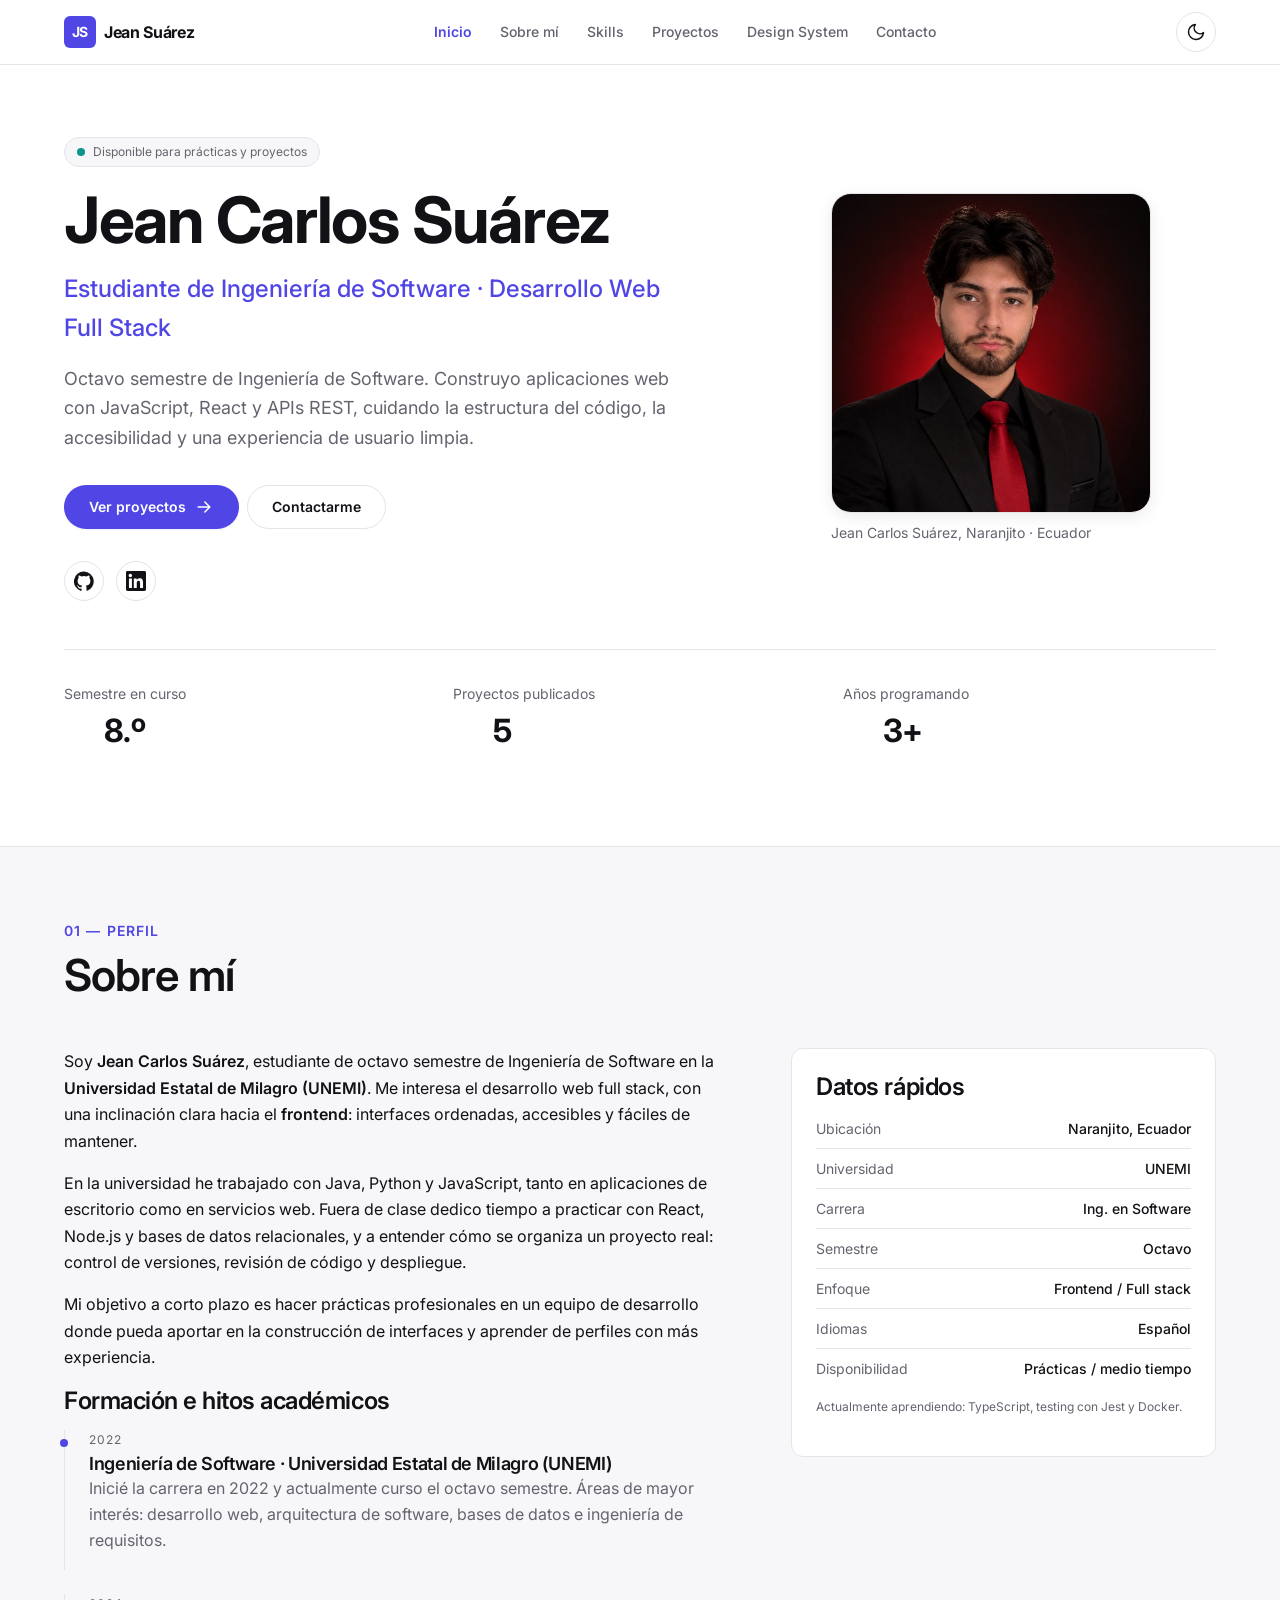
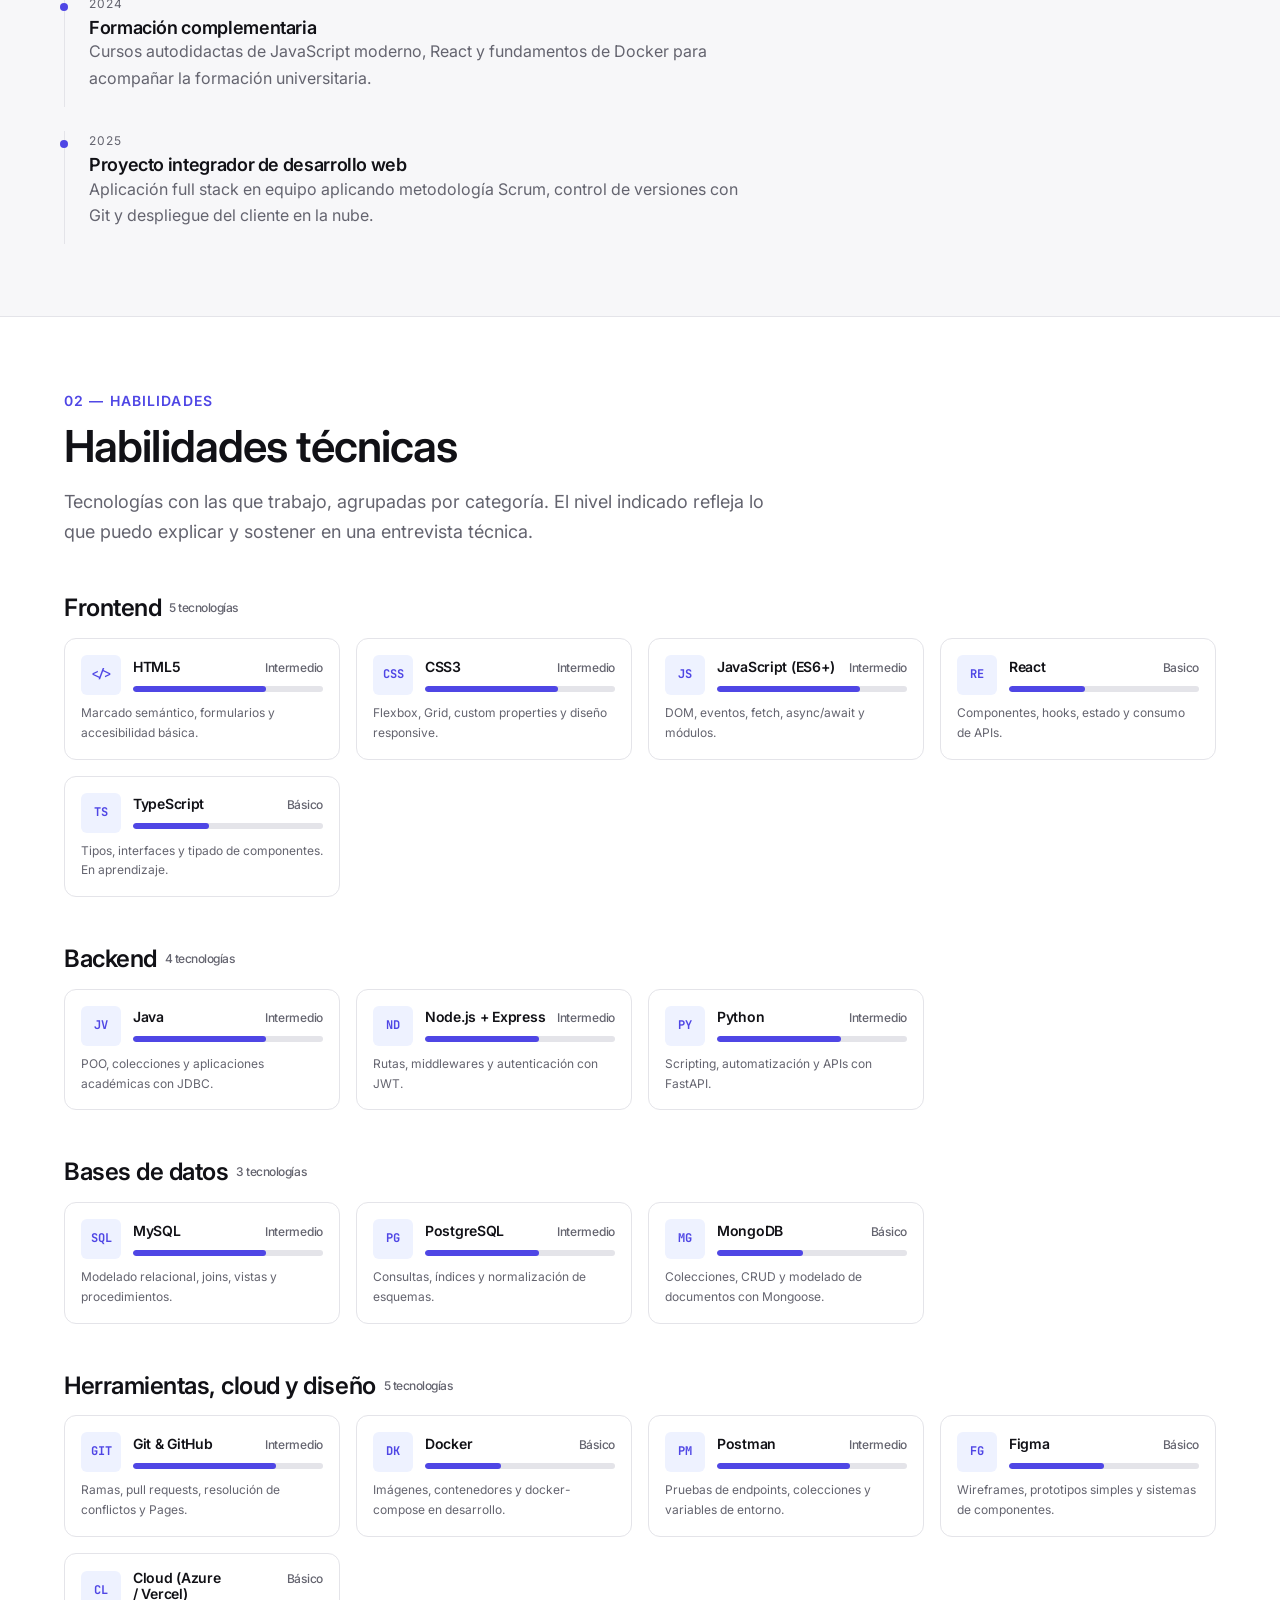
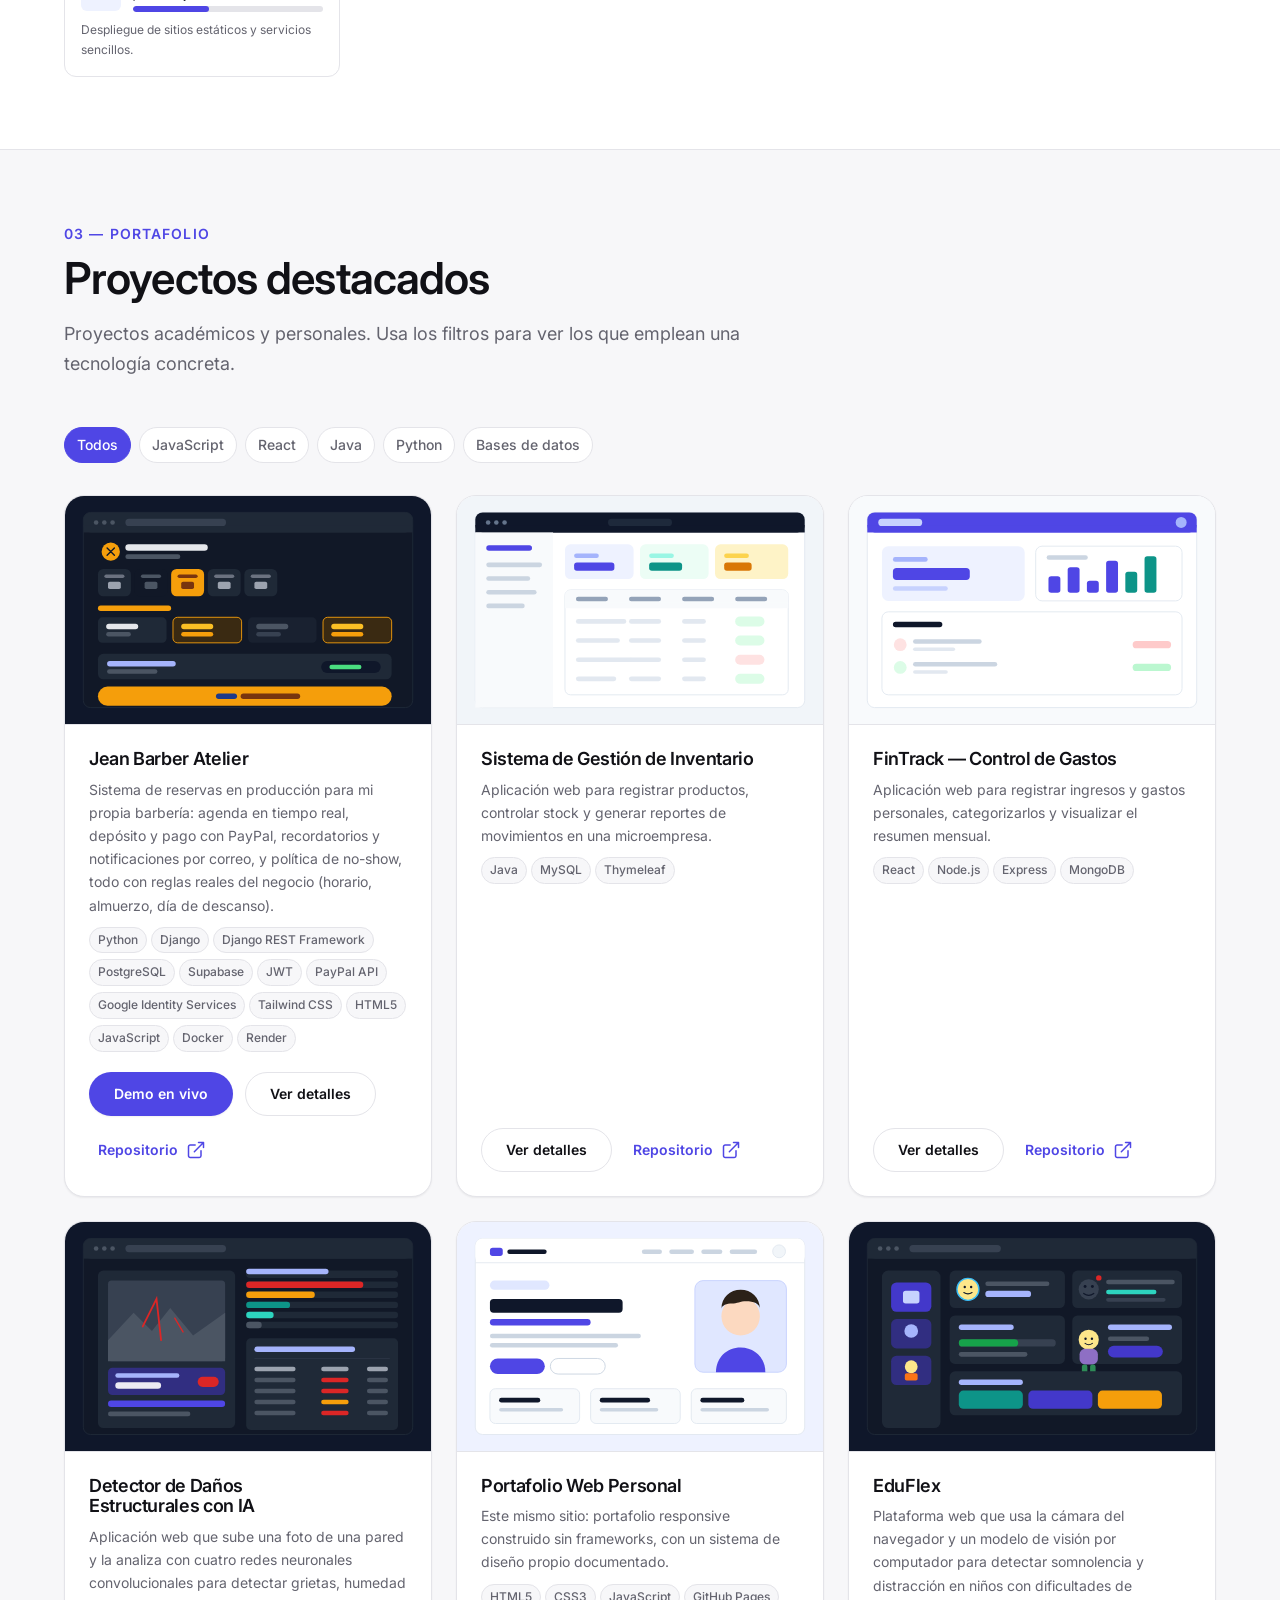
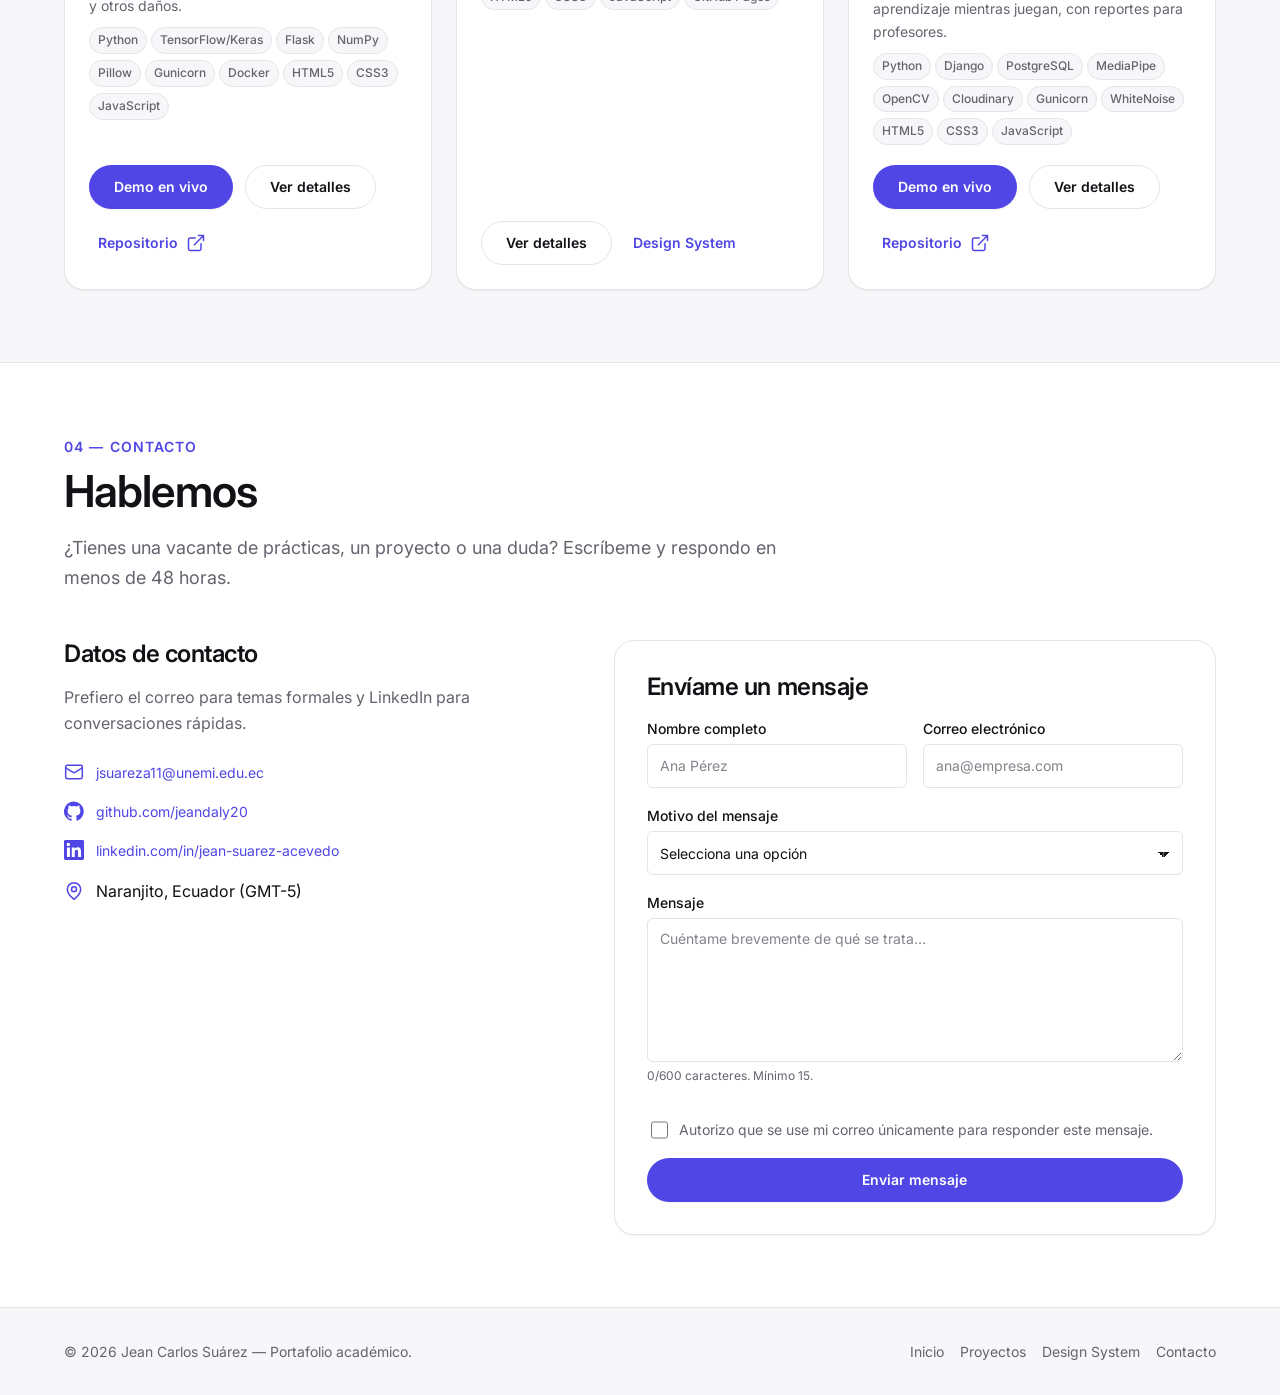
==== commit c9c4a0ef: "Barberia" ====
--- a/index.html
+++ b/index.html
@@ -168,7 +168,7 @@
             </div>
             <div class="stats__item">
               <dt class="stats__label">Proyectos publicados</dt>
-              <dd><span class="stats__value">4</span></dd>
+              <dd><span class="stats__value">5</span></dd>
             </div>
             <div class="stats__item">
               <dt class="stats__label">Años programando</dt>
@@ -508,6 +508,93 @@
 
           <div class="projects-grid" id="grid-proyectos">
 
+            <article class="card project-card reveal" data-tech="python javascript sql">
+              <figure class="card__media">
+                <img
+                  src="assets/img/proyecto-barberia.svg"
+                  alt="Agenda de citas de Jean Barber Atelier con horarios disponibles y pago con PayPal"
+                  width="800"
+                  height="500"
+                  loading="lazy"
+                />
+              </figure>
+              <div class="card__body">
+                <h3 class="card__title">Jean Barber Atelier</h3>
+                <p class="card__text">
+                  Sistema de reservas en producción para mi propia barbería: agenda en tiempo real,
+                  depósito y pago con PayPal, recordatorios y notificaciones por correo, y política
+                  de no-show, todo con reglas reales del negocio (horario, almuerzo, día de descanso).
+                </p>
+                <ul class="badge-list">
+                  <li><span class="badge">Python</span></li>
+                  <li><span class="badge">Django</span></li>
+                  <li><span class="badge">Django REST Framework</span></li>
+                  <li><span class="badge">PostgreSQL</span></li>
+                  <li><span class="badge">Supabase</span></li>
+                  <li><span class="badge">JWT</span></li>
+                  <li><span class="badge">PayPal API</span></li>
+                  <li><span class="badge">Google Identity Services</span></li>
+                  <li><span class="badge">Tailwind CSS</span></li>
+                  <li><span class="badge">HTML5</span></li>
+                  <li><span class="badge">JavaScript</span></li>
+                  <li><span class="badge">Docker</span></li>
+                  <li><span class="badge">Render</span></li>
+                </ul>
+                <footer class="card__footer">
+                  <a class="btn btn--primary" href="https://barberia-tv7n.onrender.com" target="_blank" rel="noopener">
+                    Demo en vivo
+                  </a>
+                  <button class="btn btn--secondary" type="button" data-modal-target="detalle-barberia">
+                    Ver detalles
+                  </button>
+                  <a class="btn btn--ghost" href="https://github.com/jeandaly20/BARBERIA" target="_blank" rel="noopener">
+                    Repositorio
+                    <svg class="icon" viewBox="0 0 24 24" fill="none" stroke="currentColor" stroke-width="1.8" stroke-linecap="round" stroke-linejoin="round" aria-hidden="true">
+                      <path d="M18 13v6a2 2 0 0 1-2 2H5a2 2 0 0 1-2-2V8a2 2 0 0 1 2-2h6M15 3h6v6M10 14 21 3" />
+                    </svg>
+                  </a>
+                </footer>
+              </div>
+
+              <template id="detalle-barberia">
+                <h3>Jean Barber Atelier</h3>
+                <p class="text-muted">Proyecto personal · negocio propio en producción · 2026</p>
+                <h4>Problema que resuelve</h4>
+                <p>
+                  Mi barbería agendaba citas por WhatsApp, sin garantía de que el cliente se
+                  presentara ni forma de cobrar un anticipo por adelantado. Construí una API REST
+                  con un frontend web completo (no solo documentación de API) para que los propios
+                  clientes reserven su turno, paguen un depósito con PayPal y reciban recordatorios,
+                  mientras yo recibo notificación por correo de cada cita nueva.
+                </p>
+                <h4>Mi aporte</h4>
+                <p>
+                  Diseñé el modelo de negocio completo en código: cálculo de horarios disponibles
+                  respetando horario de atención, almuerzo y día de descanso; sistema de depósito y
+                  liberación automática de citas no pagadas; autenticación con JWT y "Iniciar sesión
+                  con Google"; recuperación de contraseña por código enviado al correo; e integración
+                  con la API v2 de PayPal (Orders API) detrás de un feature flag, lista para activar
+                  cobros reales. Desplegado con Docker en Render y PostgreSQL en Supabase.
+                </p>
+                <h4>Tecnologías</h4>
+                <ul class="badge-list">
+                  <li><span class="badge badge--primary">Python</span></li>
+                  <li><span class="badge badge--primary">Django</span></li>
+                  <li><span class="badge badge--primary">Django REST Framework</span></li>
+                  <li><span class="badge badge--primary">PostgreSQL</span></li>
+                  <li><span class="badge badge--primary">Supabase</span></li>
+                  <li><span class="badge badge--primary">JWT</span></li>
+                  <li><span class="badge badge--primary">PayPal API</span></li>
+                  <li><span class="badge badge--primary">Google Identity Services</span></li>
+                  <li><span class="badge badge--primary">Tailwind CSS</span></li>
+                  <li><span class="badge badge--primary">HTML5</span></li>
+                  <li><span class="badge badge--primary">JavaScript</span></li>
+                  <li><span class="badge badge--primary">Docker</span></li>
+                  <li><span class="badge badge--primary">Render</span></li>
+                </ul>
+              </template>
+            </article>
+
             <article class="card project-card reveal" data-tech="java sql">
               <figure class="card__media">
                 <img
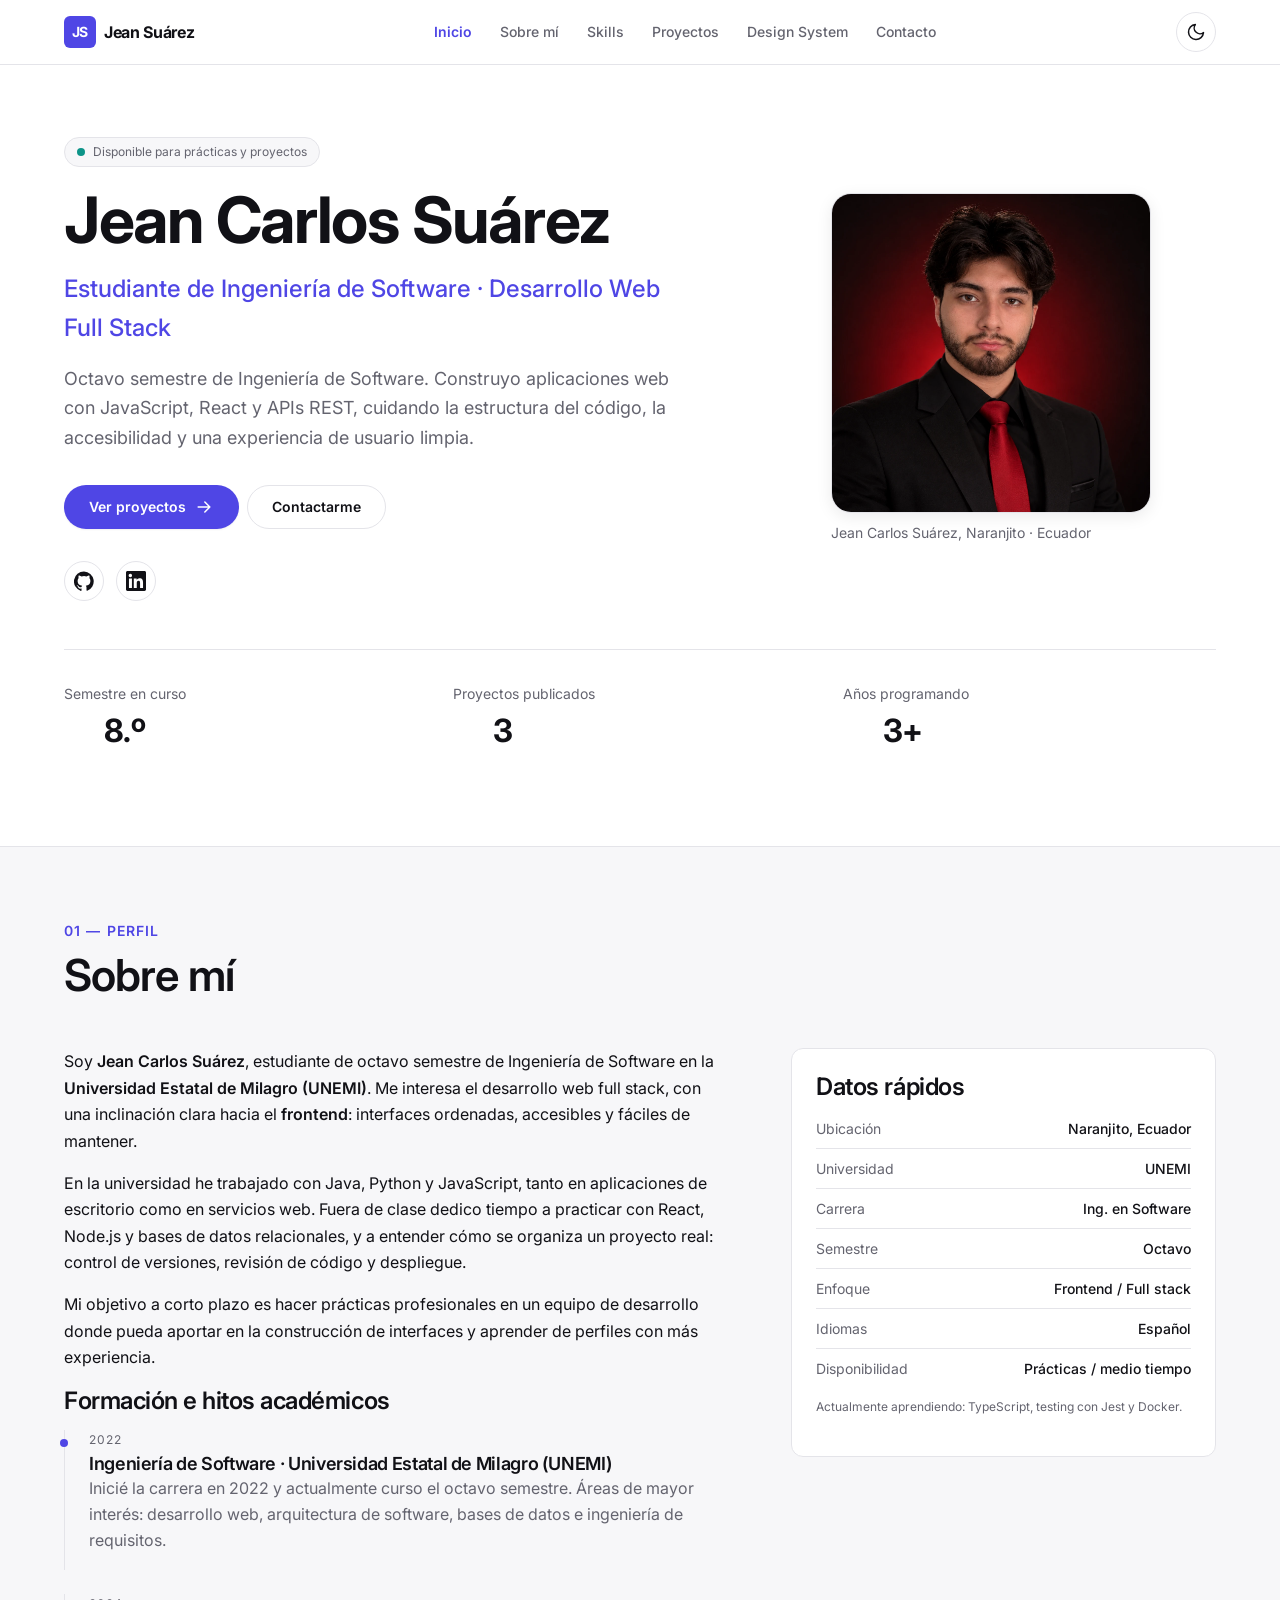
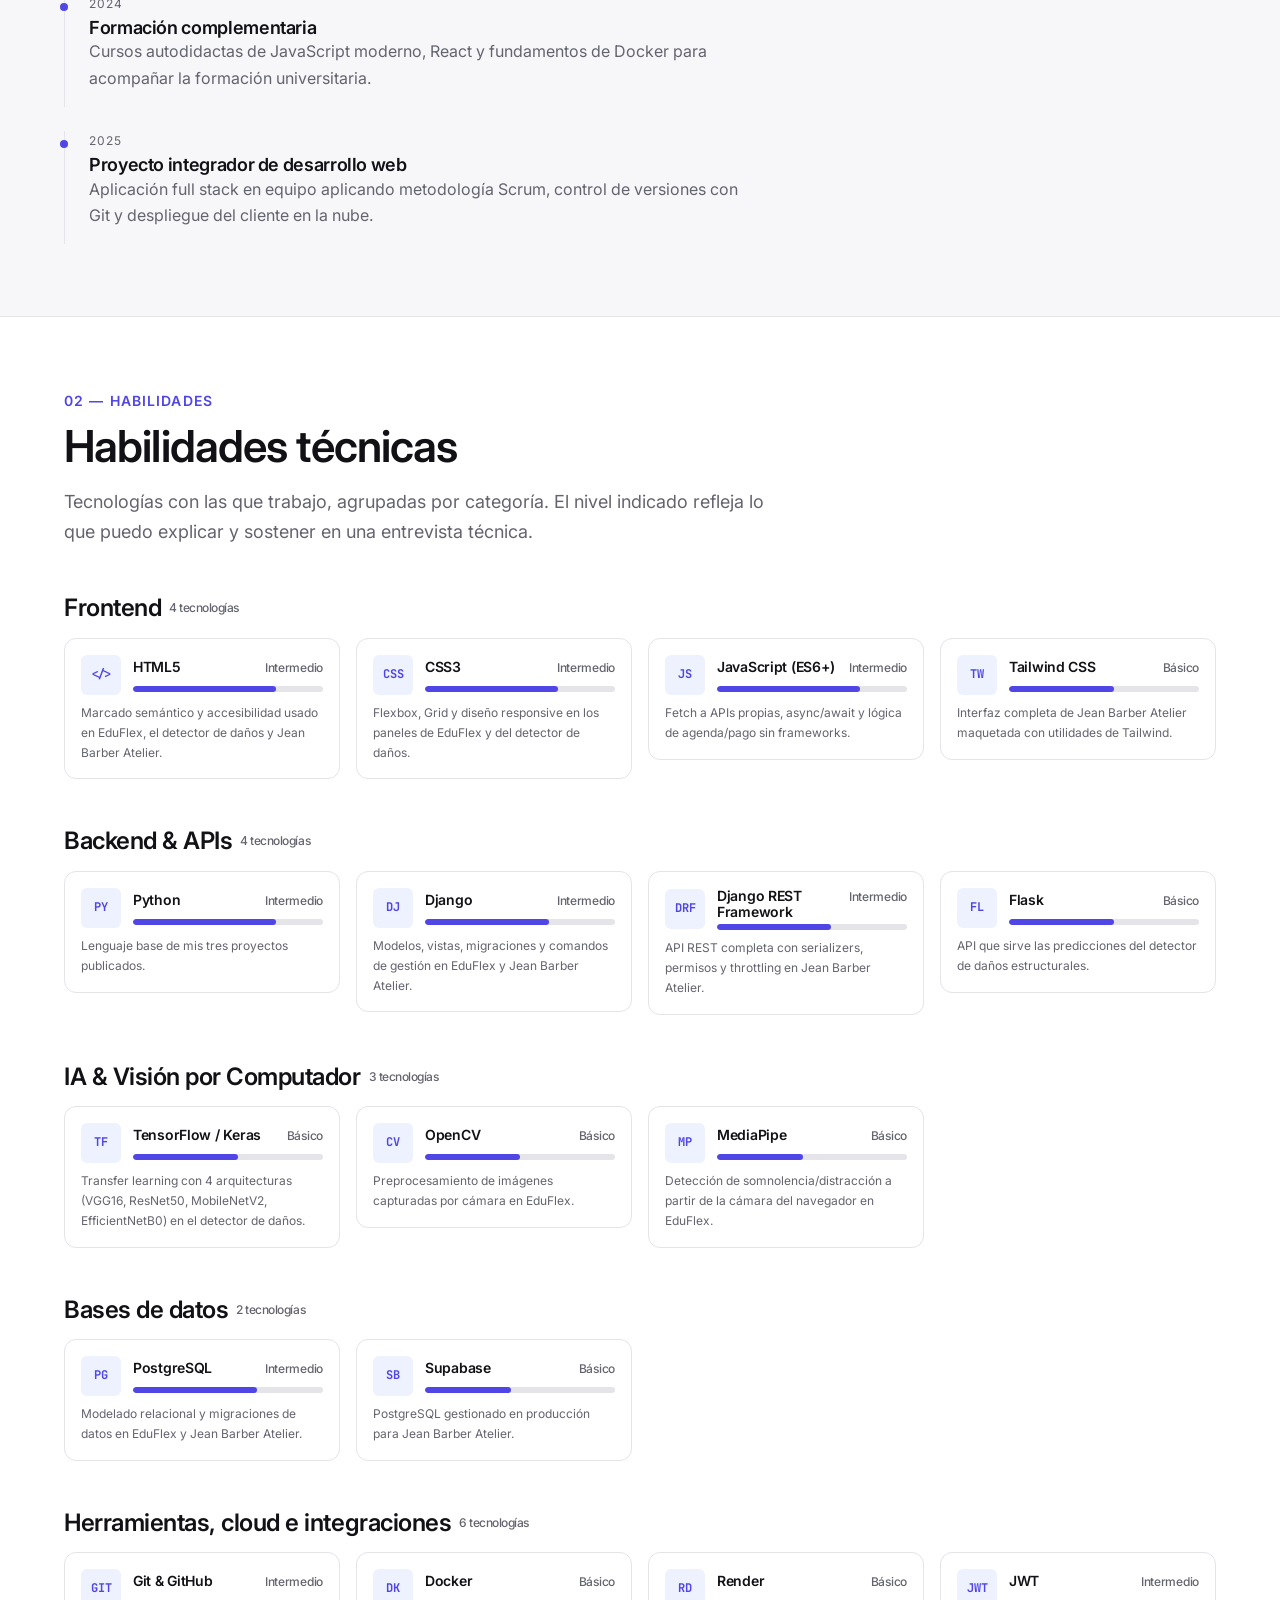
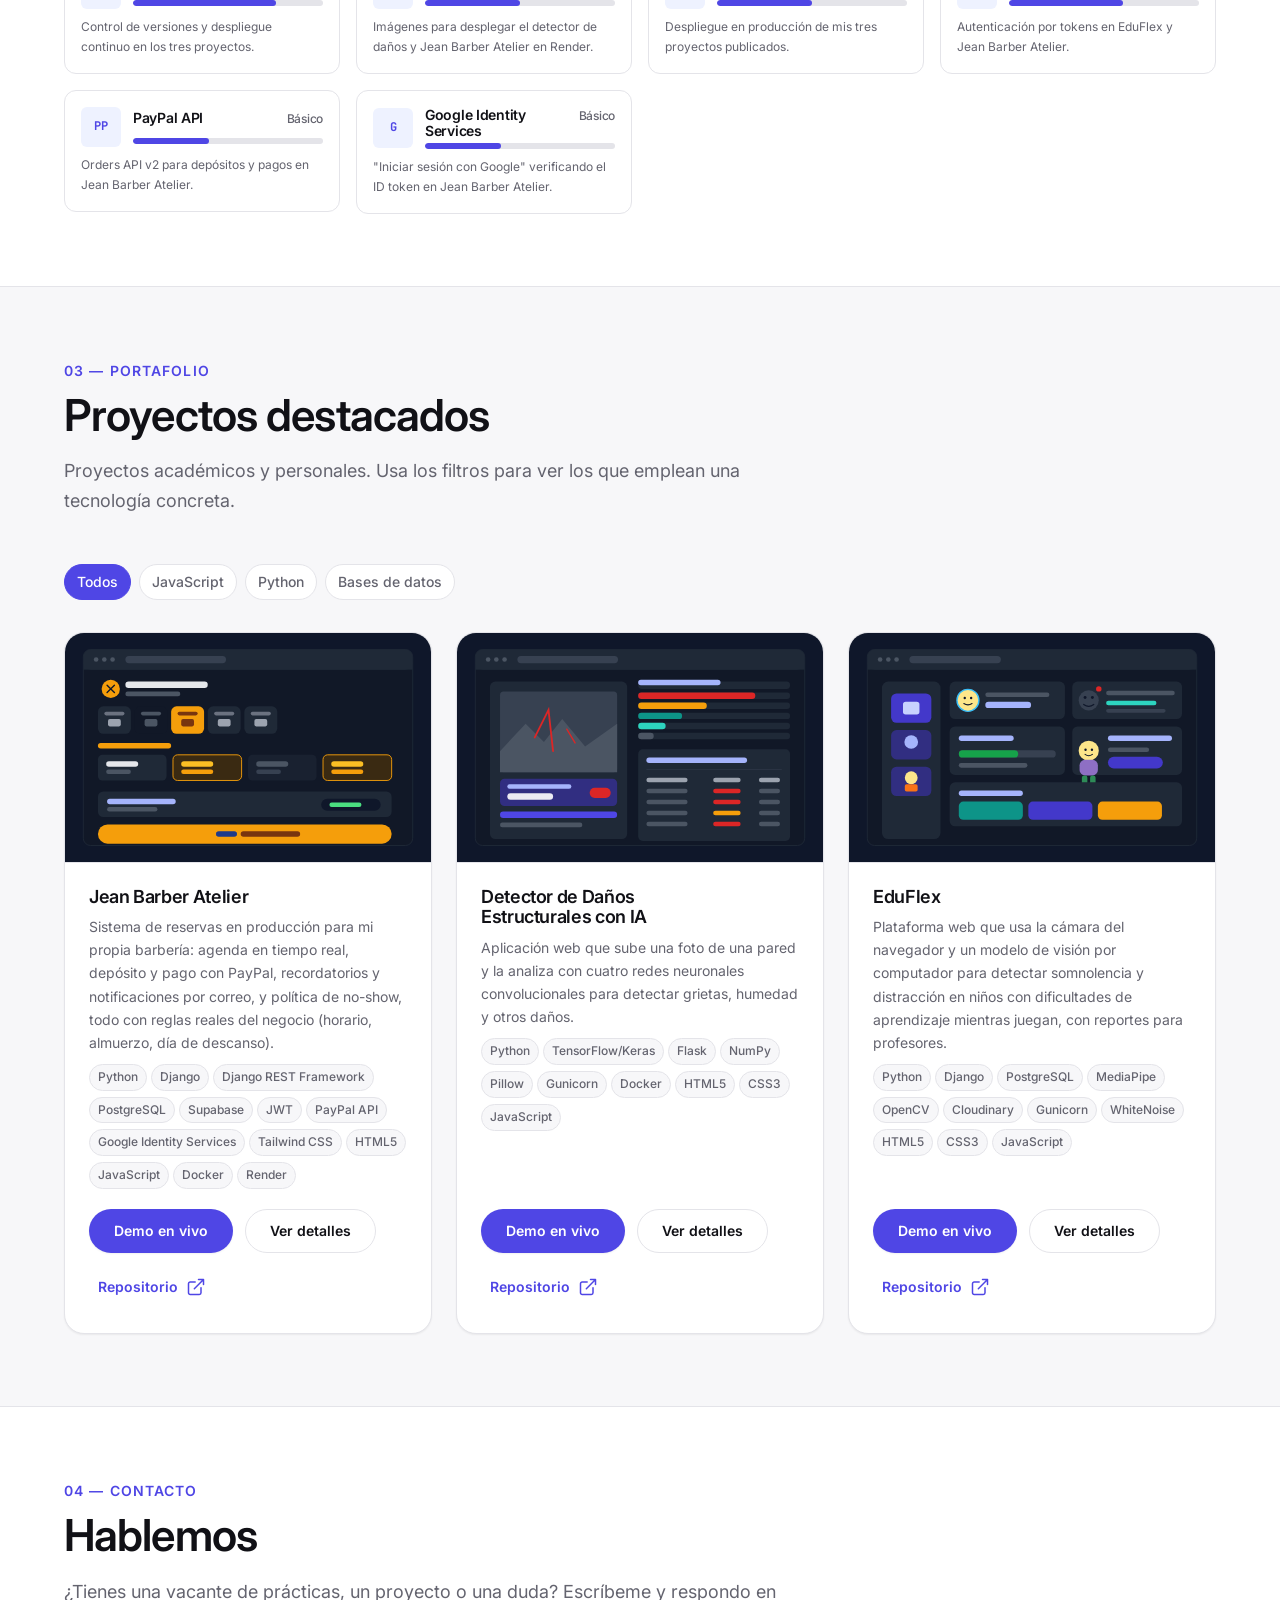
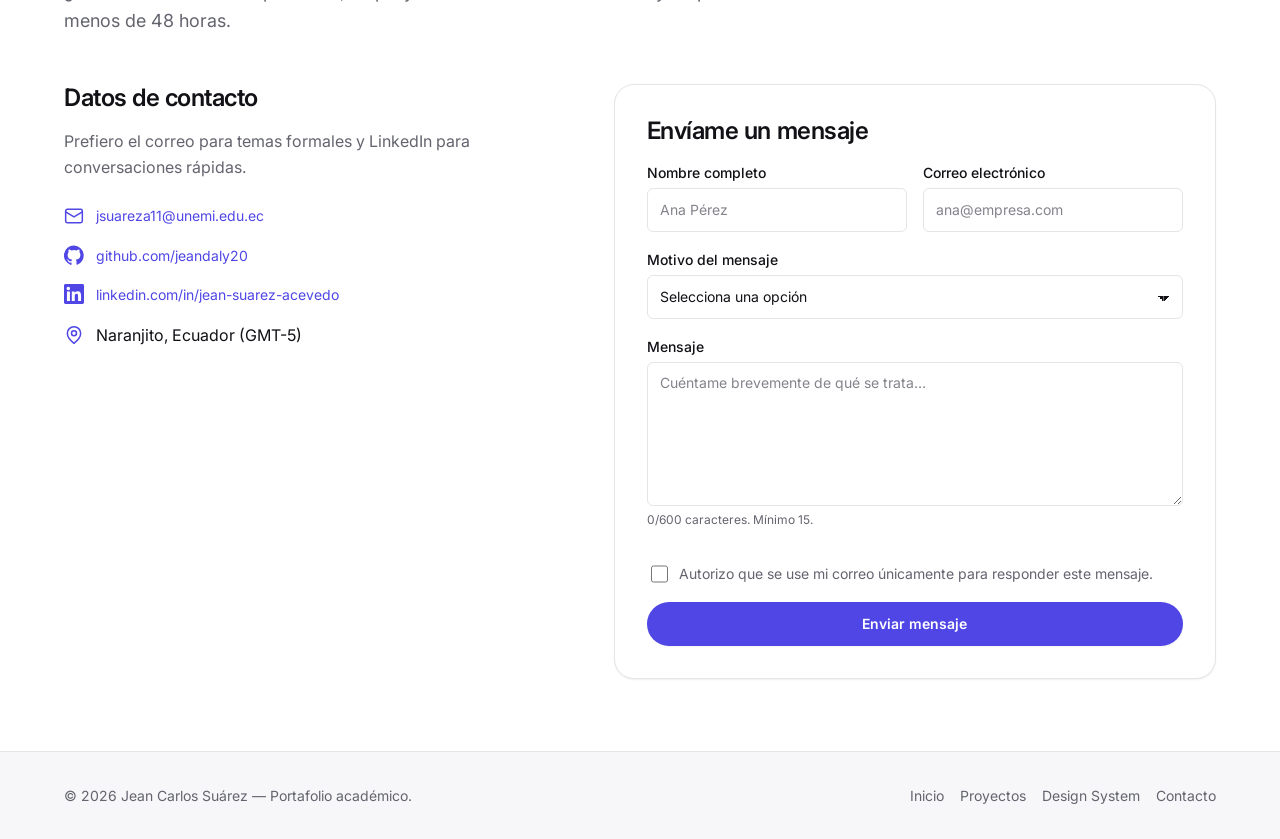
==== commit 8dfc4804: "Quitar proyectos de ejemplo y dejar solo los 3 proyectos reales; actualizar skills y filtros acorde" ====
--- a/index.html
+++ b/index.html
@@ -168,7 +168,7 @@
             </div>
             <div class="stats__item">
               <dt class="stats__label">Proyectos publicados</dt>
-              <dd><span class="stats__value">5</span></dd>
+              <dd><span class="stats__value">3</span></dd>
             </div>
             <div class="stats__item">
               <dt class="stats__label">Años programando</dt>
@@ -294,17 +294,17 @@
 
           <article class="skills-group">
             <h3 class="skills-group__title">
-              Frontend <span class="skills-group__count">5 tecnologías</span>
+              Frontend <span class="skills-group__count">4 tecnologías</span>
             </h3>
             <ul class="skills-grid">
               <li>
                 <article class="skill">
                   <span class="skill__icon" aria-hidden="true">&lt;/&gt;</span>
                   <h4 class="skill__name">HTML5 <span class="skill__level">Intermedio</span></h4>
-                  <div class="skill__meter" role="img" aria-label="Nivel de dominio: intermedio, 70 por ciento">
-                    <span style="width: 70%"></span>
-                  </div>
-                  <p class="skill__desc">Marcado semántico, formularios y accesibilidad básica.</p>
+                  <div class="skill__meter" role="img" aria-label="Nivel de dominio: intermedio, 75 por ciento">
+                    <span style="width: 75%"></span>
+                  </div>
+                  <p class="skill__desc">Marcado semántico y accesibilidad usado en EduFlex, el detector de daños y Jean Barber Atelier.</p>
                 </article>
               </li>
               <li>
@@ -314,7 +314,7 @@
                   <div class="skill__meter" role="img" aria-label="Nivel de dominio: intermedio, 70 por ciento">
                     <span style="width: 70%"></span>
                   </div>
-                  <p class="skill__desc">Flexbox, Grid, custom properties y diseño responsive.</p>
+                  <p class="skill__desc">Flexbox, Grid y diseño responsive en los paneles de EduFlex y del detector de daños.</p>
                 </article>
               </li>
               <li>
@@ -324,27 +324,17 @@
                   <div class="skill__meter" role="img" aria-label="Nivel de dominio: intermedio, 75 por ciento">
                     <span style="width: 75%"></span>
                   </div>
-                  <p class="skill__desc">DOM, eventos, fetch, async/await y módulos.</p>
-                </article>
-              </li>
-              <li>
-                <article class="skill">
-                  <span class="skill__icon" aria-hidden="true">RE</span>
-                  <h4 class="skill__name">React <span class="skill__level">Basico</span></h4>
-                  <div class="skill__meter" role="img" aria-label="Nivel de dominio: Basico, 40 por ciento">
-                    <span style="width: 40%"></span>
-                  </div>
-                  <p class="skill__desc">Componentes, hooks, estado y consumo de APIs.</p>
-                </article>
-              </li>
-              <li>
-                <article class="skill">
-                  <span class="skill__icon" aria-hidden="true">TS</span>
-                  <h4 class="skill__name">TypeScript <span class="skill__level">Básico</span></h4>
-                  <div class="skill__meter" role="img" aria-label="Nivel de dominio: básico, 40 por ciento">
-                    <span style="width: 40%"></span>
-                  </div>
-                  <p class="skill__desc">Tipos, interfaces y tipado de componentes. En aprendizaje.</p>
+                  <p class="skill__desc">Fetch a APIs propias, async/await y lógica de agenda/pago sin frameworks.</p>
+                </article>
+              </li>
+              <li>
+                <article class="skill">
+                  <span class="skill__icon" aria-hidden="true">TW</span>
+                  <h4 class="skill__name">Tailwind CSS <span class="skill__level">Básico</span></h4>
+                  <div class="skill__meter" role="img" aria-label="Nivel de dominio: básico, 55 por ciento">
+                    <span style="width: 55%"></span>
+                  </div>
+                  <p class="skill__desc">Interfaz completa de Jean Barber Atelier maquetada con utilidades de Tailwind.</p>
                 </article>
               </li>
             </ul>
@@ -352,37 +342,113 @@
 
           <article class="skills-group">
             <h3 class="skills-group__title">
-              Backend <span class="skills-group__count">4 tecnologías</span>
+              Backend &amp; APIs <span class="skills-group__count">4 tecnologías</span>
             </h3>
             <ul class="skills-grid">
               <li>
                 <article class="skill">
-                  <span class="skill__icon" aria-hidden="true">JV</span>
-                  <h4 class="skill__name">Java <span class="skill__level">Intermedio</span></h4>
-                  <div class="skill__meter" role="img" aria-label="Nivel de dominio: intermedio, 70 por ciento">
-                    <span style="width: 70%"></span>
-                  </div>
-                  <p class="skill__desc">POO, colecciones y aplicaciones académicas con JDBC.</p>
-                </article>
-              </li>
-              <li>
-                <article class="skill">
-                  <span class="skill__icon" aria-hidden="true">ND</span>
-                  <h4 class="skill__name">Node.js + Express <span class="skill__level">Intermedio</span></h4>
+                  <span class="skill__icon" aria-hidden="true">PY</span>
+                  <h4 class="skill__name">Python <span class="skill__level">Intermedio</span></h4>
+                  <div class="skill__meter" role="img" aria-label="Nivel de dominio: intermedio, 75 por ciento">
+                    <span style="width: 75%"></span>
+                  </div>
+                  <p class="skill__desc">Lenguaje base de mis tres proyectos publicados.</p>
+                </article>
+              </li>
+              <li>
+                <article class="skill">
+                  <span class="skill__icon" aria-hidden="true">DJ</span>
+                  <h4 class="skill__name">Django <span class="skill__level">Intermedio</span></h4>
+                  <div class="skill__meter" role="img" aria-label="Nivel de dominio: intermedio, 65 por ciento">
+                    <span style="width: 65%"></span>
+                  </div>
+                  <p class="skill__desc">Modelos, vistas, migraciones y comandos de gestión en EduFlex y Jean Barber Atelier.</p>
+                </article>
+              </li>
+              <li>
+                <article class="skill">
+                  <span class="skill__icon" aria-hidden="true">DRF</span>
+                  <h4 class="skill__name">Django REST Framework <span class="skill__level">Intermedio</span></h4>
                   <div class="skill__meter" role="img" aria-label="Nivel de dominio: intermedio, 60 por ciento">
                     <span style="width: 60%"></span>
                   </div>
-                  <p class="skill__desc">Rutas, middlewares y autenticación con JWT.</p>
-                </article>
-              </li>
-              <li>
-                <article class="skill">
-                  <span class="skill__icon" aria-hidden="true">PY</span>
-                  <h4 class="skill__name">Python <span class="skill__level">Intermedio</span></h4>
+                  <p class="skill__desc">API REST completa con serializers, permisos y throttling en Jean Barber Atelier.</p>
+                </article>
+              </li>
+              <li>
+                <article class="skill">
+                  <span class="skill__icon" aria-hidden="true">FL</span>
+                  <h4 class="skill__name">Flask <span class="skill__level">Básico</span></h4>
+                  <div class="skill__meter" role="img" aria-label="Nivel de dominio: básico, 55 por ciento">
+                    <span style="width: 55%"></span>
+                  </div>
+                  <p class="skill__desc">API que sirve las predicciones del detector de daños estructurales.</p>
+                </article>
+              </li>
+            </ul>
+          </article>
+
+          <article class="skills-group">
+            <h3 class="skills-group__title">
+              IA &amp; Visión por Computador <span class="skills-group__count">3 tecnologías</span>
+            </h3>
+            <ul class="skills-grid">
+              <li>
+                <article class="skill">
+                  <span class="skill__icon" aria-hidden="true">TF</span>
+                  <h4 class="skill__name">TensorFlow / Keras <span class="skill__level">Básico</span></h4>
+                  <div class="skill__meter" role="img" aria-label="Nivel de dominio: básico, 55 por ciento">
+                    <span style="width: 55%"></span>
+                  </div>
+                  <p class="skill__desc">Transfer learning con 4 arquitecturas (VGG16, ResNet50, MobileNetV2, EfficientNetB0) en el detector de daños.</p>
+                </article>
+              </li>
+              <li>
+                <article class="skill">
+                  <span class="skill__icon" aria-hidden="true">CV</span>
+                  <h4 class="skill__name">OpenCV <span class="skill__level">Básico</span></h4>
+                  <div class="skill__meter" role="img" aria-label="Nivel de dominio: básico, 50 por ciento">
+                    <span style="width: 50%"></span>
+                  </div>
+                  <p class="skill__desc">Preprocesamiento de imágenes capturadas por cámara en EduFlex.</p>
+                </article>
+              </li>
+              <li>
+                <article class="skill">
+                  <span class="skill__icon" aria-hidden="true">MP</span>
+                  <h4 class="skill__name">MediaPipe <span class="skill__level">Básico</span></h4>
+                  <div class="skill__meter" role="img" aria-label="Nivel de dominio: básico, 45 por ciento">
+                    <span style="width: 45%"></span>
+                  </div>
+                  <p class="skill__desc">Detección de somnolencia/distracción a partir de la cámara del navegador en EduFlex.</p>
+                </article>
+              </li>
+            </ul>
+          </article>
+
+          <article class="skills-group">
+            <h3 class="skills-group__title">
+              Bases de datos <span class="skills-group__count">2 tecnologías</span>
+            </h3>
+            <ul class="skills-grid">
+              <li>
+                <article class="skill">
+                  <span class="skill__icon" aria-hidden="true">PG</span>
+                  <h4 class="skill__name">PostgreSQL <span class="skill__level">Intermedio</span></h4>
                   <div class="skill__meter" role="img" aria-label="Nivel de dominio: intermedio, 65 por ciento">
                     <span style="width: 65%"></span>
                   </div>
-                  <p class="skill__desc">Scripting, automatización y APIs con FastAPI.</p>
+                  <p class="skill__desc">Modelado relacional y migraciones de datos en EduFlex y Jean Barber Atelier.</p>
+                </article>
+              </li>
+              <li>
+                <article class="skill">
+                  <span class="skill__icon" aria-hidden="true">SB</span>
+                  <h4 class="skill__name">Supabase <span class="skill__level">Básico</span></h4>
+                  <div class="skill__meter" role="img" aria-label="Nivel de dominio: básico, 45 por ciento">
+                    <span style="width: 45%"></span>
+                  </div>
+                  <p class="skill__desc">PostgreSQL gestionado en producción para Jean Barber Atelier.</p>
                 </article>
               </li>
             </ul>
@@ -390,45 +456,7 @@
 
           <article class="skills-group">
             <h3 class="skills-group__title">
-              Bases de datos <span class="skills-group__count">3 tecnologías</span>
-            </h3>
-            <ul class="skills-grid">
-              <li>
-                <article class="skill">
-                  <span class="skill__icon" aria-hidden="true">SQL</span>
-                  <h4 class="skill__name">MySQL <span class="skill__level">Intermedio</span></h4>
-                  <div class="skill__meter" role="img" aria-label="Nivel de dominio: intermedio, 70 por ciento">
-                    <span style="width: 70%"></span>
-                  </div>
-                  <p class="skill__desc">Modelado relacional, joins, vistas y procedimientos.</p>
-                </article>
-              </li>
-              <li>
-                <article class="skill">
-                  <span class="skill__icon" aria-hidden="true">PG</span>
-                  <h4 class="skill__name">PostgreSQL <span class="skill__level">Intermedio</span></h4>
-                  <div class="skill__meter" role="img" aria-label="Nivel de dominio: intermedio, 60 por ciento">
-                    <span style="width: 60%"></span>
-                  </div>
-                  <p class="skill__desc">Consultas, índices y normalización de esquemas.</p>
-                </article>
-              </li>
-              <li>
-                <article class="skill">
-                  <span class="skill__icon" aria-hidden="true">MG</span>
-                  <h4 class="skill__name">MongoDB <span class="skill__level">Básico</span></h4>
-                  <div class="skill__meter" role="img" aria-label="Nivel de dominio: básico, 45 por ciento">
-                    <span style="width: 45%"></span>
-                  </div>
-                  <p class="skill__desc">Colecciones, CRUD y modelado de documentos con Mongoose.</p>
-                </article>
-              </li>
-            </ul>
-          </article>
-
-          <article class="skills-group">
-            <h3 class="skills-group__title">
-              Herramientas, cloud y diseño <span class="skills-group__count">5 tecnologías</span>
+              Herramientas, cloud e integraciones <span class="skills-group__count">6 tecnologías</span>
             </h3>
             <ul class="skills-grid">
               <li>
@@ -438,47 +466,57 @@
                   <div class="skill__meter" role="img" aria-label="Nivel de dominio: intermedio, 75 por ciento">
                     <span style="width: 75%"></span>
                   </div>
-                  <p class="skill__desc">Ramas, pull requests, resolución de conflictos y Pages.</p>
+                  <p class="skill__desc">Control de versiones y despliegue continuo en los tres proyectos.</p>
                 </article>
               </li>
               <li>
                 <article class="skill">
                   <span class="skill__icon" aria-hidden="true">DK</span>
                   <h4 class="skill__name">Docker <span class="skill__level">Básico</span></h4>
+                  <div class="skill__meter" role="img" aria-label="Nivel de dominio: básico, 50 por ciento">
+                    <span style="width: 50%"></span>
+                  </div>
+                  <p class="skill__desc">Imágenes para desplegar el detector de daños y Jean Barber Atelier en Render.</p>
+                </article>
+              </li>
+              <li>
+                <article class="skill">
+                  <span class="skill__icon" aria-hidden="true">RD</span>
+                  <h4 class="skill__name">Render <span class="skill__level">Básico</span></h4>
+                  <div class="skill__meter" role="img" aria-label="Nivel de dominio: básico, 50 por ciento">
+                    <span style="width: 50%"></span>
+                  </div>
+                  <p class="skill__desc">Despliegue en producción de mis tres proyectos publicados.</p>
+                </article>
+              </li>
+              <li>
+                <article class="skill">
+                  <span class="skill__icon" aria-hidden="true">JWT</span>
+                  <h4 class="skill__name">JWT <span class="skill__level">Intermedio</span></h4>
+                  <div class="skill__meter" role="img" aria-label="Nivel de dominio: intermedio, 60 por ciento">
+                    <span style="width: 60%"></span>
+                  </div>
+                  <p class="skill__desc">Autenticación por tokens en EduFlex y Jean Barber Atelier.</p>
+                </article>
+              </li>
+              <li>
+                <article class="skill">
+                  <span class="skill__icon" aria-hidden="true">PP</span>
+                  <h4 class="skill__name">PayPal API <span class="skill__level">Básico</span></h4>
                   <div class="skill__meter" role="img" aria-label="Nivel de dominio: básico, 40 por ciento">
                     <span style="width: 40%"></span>
                   </div>
-                  <p class="skill__desc">Imágenes, contenedores y docker-compose en desarrollo.</p>
-                </article>
-              </li>
-              <li>
-                <article class="skill">
-                  <span class="skill__icon" aria-hidden="true">PM</span>
-                  <h4 class="skill__name">Postman <span class="skill__level">Intermedio</span></h4>
-                  <div class="skill__meter" role="img" aria-label="Nivel de dominio: intermedio, 70 por ciento">
-                    <span style="width: 70%"></span>
-                  </div>
-                  <p class="skill__desc">Pruebas de endpoints, colecciones y variables de entorno.</p>
-                </article>
-              </li>
-              <li>
-                <article class="skill">
-                  <span class="skill__icon" aria-hidden="true">FG</span>
-                  <h4 class="skill__name">Figma <span class="skill__level">Básico</span></h4>
-                  <div class="skill__meter" role="img" aria-label="Nivel de dominio: básico, 50 por ciento">
-                    <span style="width: 50%"></span>
-                  </div>
-                  <p class="skill__desc">Wireframes, prototipos simples y sistemas de componentes.</p>
-                </article>
-              </li>
-              <li>
-                <article class="skill">
-                  <span class="skill__icon" aria-hidden="true">CL</span>
-                  <h4 class="skill__name">Cloud (Azure / Vercel) <span class="skill__level">Básico</span></h4>
+                  <p class="skill__desc">Orders API v2 para depósitos y pagos en Jean Barber Atelier.</p>
+                </article>
+              </li>
+              <li>
+                <article class="skill">
+                  <span class="skill__icon" aria-hidden="true">G</span>
+                  <h4 class="skill__name">Google Identity Services <span class="skill__level">Básico</span></h4>
                   <div class="skill__meter" role="img" aria-label="Nivel de dominio: básico, 40 por ciento">
                     <span style="width: 40%"></span>
                   </div>
-                  <p class="skill__desc">Despliegue de sitios estáticos y servicios sencillos.</p>
+                  <p class="skill__desc">"Iniciar sesión con Google" verificando el ID token en Jean Barber Atelier.</p>
                 </article>
               </li>
             </ul>
@@ -500,8 +538,6 @@
           <div class="filters" id="filtros-proyectos" role="group" aria-label="Filtrar proyectos por tecnología">
             <button class="filter-chip" type="button" data-filter="all" aria-pressed="true">Todos</button>
             <button class="filter-chip" type="button" data-filter="javascript" aria-pressed="false">JavaScript</button>
-            <button class="filter-chip" type="button" data-filter="react" aria-pressed="false">React</button>
-            <button class="filter-chip" type="button" data-filter="java" aria-pressed="false">Java</button>
             <button class="filter-chip" type="button" data-filter="python" aria-pressed="false">Python</button>
             <button class="filter-chip" type="button" data-filter="sql" aria-pressed="false">Bases de datos</button>
           </div>
@@ -595,124 +631,6 @@
               </template>
             </article>
 
-            <article class="card project-card reveal" data-tech="java sql">
-              <figure class="card__media">
-                <img
-                  src="assets/img/proyecto-inventario.svg"
-                  alt="Captura del panel de control del sistema de gestión de inventario"
-                  width="800"
-                  height="500"
-                  loading="lazy"
-                />
-              </figure>
-              <div class="card__body">
-                <h3 class="card__title">Sistema de Gestión de Inventario</h3>
-                <p class="card__text">
-                  Aplicación web para registrar productos, controlar stock y generar reportes de
-                  movimientos en una microempresa.
-                </p>
-                <ul class="badge-list">
-                  <li><span class="badge">Java</span></li>
-                  <li><span class="badge">MySQL</span></li>
-                  <li><span class="badge">Thymeleaf</span></li>
-                </ul>
-                <footer class="card__footer">
-                  <button class="btn btn--secondary" type="button" data-modal-target="detalle-inventario">
-                    Ver detalles
-                  </button>
-                  <a class="btn btn--ghost" href="https://github.com/jeandaly20" target="_blank" rel="noopener">
-                    Repositorio
-                    <svg class="icon" viewBox="0 0 24 24" fill="none" stroke="currentColor" stroke-width="1.8" stroke-linecap="round" stroke-linejoin="round" aria-hidden="true">
-                      <path d="M18 13v6a2 2 0 0 1-2 2H5a2 2 0 0 1-2-2V8a2 2 0 0 1 2-2h6M15 3h6v6M10 14 21 3" />
-                    </svg>
-                  </a>
-                </footer>
-              </div>
-
-              <template id="detalle-inventario">
-                <h3>Sistema de Gestión de Inventario</h3>
-                <p class="text-muted">Proyecto académico · 2024 · Equipo de 3 personas</p>
-                <h4>Problema que resuelve</h4>
-                <p>
-                  Una microempresa llevaba su inventario en hojas de cálculo sueltas, lo que
-                  provocaba diferencias entre el stock real y el registrado. El sistema centraliza
-                  productos, entradas y salidas en una sola fuente de datos.
-                </p>
-                <h4>Mi aporte</h4>
-                <p>
-                  Modelado de la base de datos, implementación del CRUD de productos y del módulo
-                  de reportes de movimientos con filtros por fecha.
-                </p>
-                <h4>Tecnologías</h4>
-                <ul class="badge-list">
-                  <li><span class="badge badge--primary">Java 17</span></li>
-                  <li><span class="badge badge--primary">Spring Data JPA</span></li>
-                  <li><span class="badge badge--primary">MySQL</span></li>
-                  <li><span class="badge badge--primary">Thymeleaf</span></li>
-                </ul>
-              </template>
-            </article>
-
-            <article class="card project-card reveal" data-tech="javascript react">
-              <figure class="card__media">
-                <img
-                  src="assets/img/proyecto-finanzas.svg"
-                  alt="Captura de la aplicación de control de gastos personales con gráficos"
-                  width="800"
-                  height="500"
-                  loading="lazy"
-                />
-              </figure>
-              <div class="card__body">
-                <h3 class="card__title">FinTrack — Control de Gastos</h3>
-                <p class="card__text">
-                  Aplicación web para registrar ingresos y gastos personales, categorizarlos y
-                  visualizar el resumen mensual.
-                </p>
-                <ul class="badge-list">
-                  <li><span class="badge">React</span></li>
-                  <li><span class="badge">Node.js</span></li>
-                  <li><span class="badge">Express</span></li>
-                  <li><span class="badge">MongoDB</span></li>
-                </ul>
-                <footer class="card__footer">
-                  <button class="btn btn--secondary" type="button" data-modal-target="detalle-finanzas">
-                    Ver detalles
-                  </button>
-                  <a class="btn btn--ghost" href="https://github.com/jeandaly20" target="_blank" rel="noopener">
-                    Repositorio
-                    <svg class="icon" viewBox="0 0 24 24" fill="none" stroke="currentColor" stroke-width="1.8" stroke-linecap="round" stroke-linejoin="round" aria-hidden="true">
-                      <path d="M18 13v6a2 2 0 0 1-2 2H5a2 2 0 0 1-2-2V8a2 2 0 0 1 2-2h6M15 3h6v6M10 14 21 3" />
-                    </svg>
-                  </a>
-                </footer>
-              </div>
-
-              <template id="detalle-finanzas">
-                <h3>FinTrack — Control de Gastos</h3>
-                <p class="text-muted">Proyecto personal · 2025</p>
-                <h4>Problema que resuelve</h4>
-                <p>
-                  Llevar las finanzas personales en notas o en la memoria hace imposible saber en
-                  qué se va el dinero. FinTrack registra cada movimiento, lo clasifica por
-                  categoría y muestra el balance del mes en un solo panel.
-                </p>
-                <h4>Qué implementé</h4>
-                <p>
-                  Interfaz en React con hooks y estado global ligero, API REST con Express,
-                  autenticación con JWT y persistencia en MongoDB Atlas.
-                </p>
-                <h4>Tecnologías</h4>
-                <ul class="badge-list">
-                  <li><span class="badge badge--primary">React</span></li>
-                  <li><span class="badge badge--primary">Node.js</span></li>
-                  <li><span class="badge badge--primary">Express</span></li>
-                  <li><span class="badge badge--primary">MongoDB</span></li>
-                  <li><span class="badge badge--primary">JWT</span></li>
-                </ul>
-              </template>
-            </article>
-
             <article class="card project-card reveal" data-tech="python javascript">
               <figure class="card__media">
                 <img
@@ -788,62 +706,6 @@
                   <li><span class="badge badge--primary">HTML5</span></li>
                   <li><span class="badge badge--primary">CSS3</span></li>
                   <li><span class="badge badge--primary">JavaScript</span></li>
-                </ul>
-              </template>
-            </article>
-
-            <article class="card project-card reveal" data-tech="javascript">
-              <figure class="card__media">
-                <img
-                  src="assets/img/proyecto-portafolio.svg"
-                  alt="Captura de la página de inicio de este portafolio web"
-                  width="800"
-                  height="500"
-                  loading="lazy"
-                />
-              </figure>
-              <div class="card__body">
-                <h3 class="card__title">Portafolio Web Personal</h3>
-                <p class="card__text">
-                  Este mismo sitio: portafolio responsive construido sin frameworks, con un
-                  sistema de diseño propio documentado.
-                </p>
-                <ul class="badge-list">
-                  <li><span class="badge">HTML5</span></li>
-                  <li><span class="badge">CSS3</span></li>
-                  <li><span class="badge">JavaScript</span></li>
-                  <li><span class="badge">GitHub Pages</span></li>
-                </ul>
-                <footer class="card__footer">
-                  <button class="btn btn--secondary" type="button" data-modal-target="detalle-portafolio">
-                    Ver detalles
-                  </button>
-                  <a class="btn btn--ghost" href="design-system.html">Design System</a>
-                </footer>
-              </div>
-
-              <template id="detalle-portafolio">
-                <h3>Portafolio Web Personal</h3>
-                <p class="text-muted">Proyecto académico · 2026</p>
-                <h4>Problema que resuelve</h4>
-                <p>
-                  Necesitaba un espacio propio donde mostrar mis proyectos y habilidades sin
-                  depender de plantillas de terceros, y que además sirviera como carta de
-                  presentación para postular a prácticas.
-                </p>
-                <h4>Qué implementé</h4>
-                <p>
-                  HTML semántico, CSS organizado en capas (tokens, base, componentes y layout),
-                  tema claro/oscuro con persistencia en localStorage, filtro de proyectos, modal
-                  accesible, validación de formulario y navegación responsive.
-                </p>
-                <h4>Tecnologías</h4>
-                <ul class="badge-list">
-                  <li><span class="badge badge--primary">HTML5</span></li>
-                  <li><span class="badge badge--primary">CSS3</span></li>
-                  <li><span class="badge badge--primary">JavaScript</span></li>
-                  <li><span class="badge badge--primary">Git</span></li>
-                  <li><span class="badge badge--primary">GitHub Pages</span></li>
                 </ul>
               </template>
             </article>
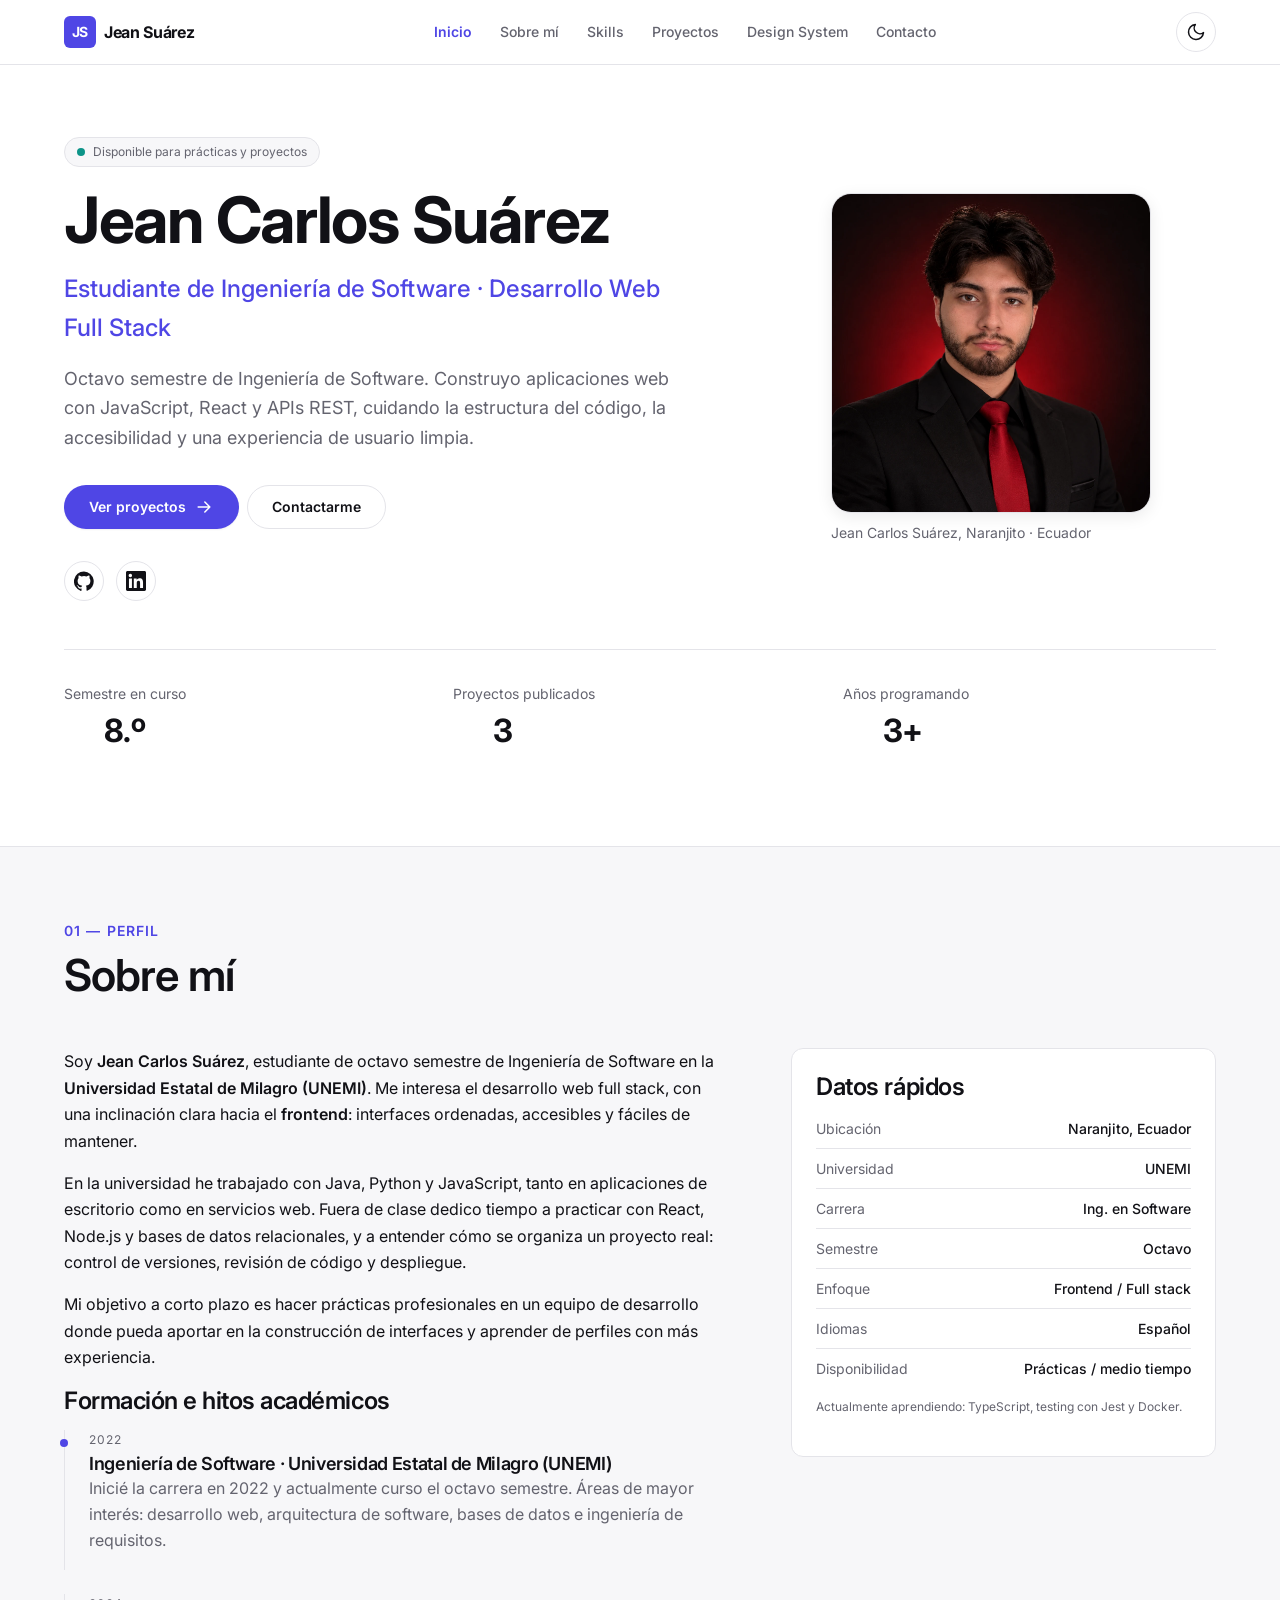
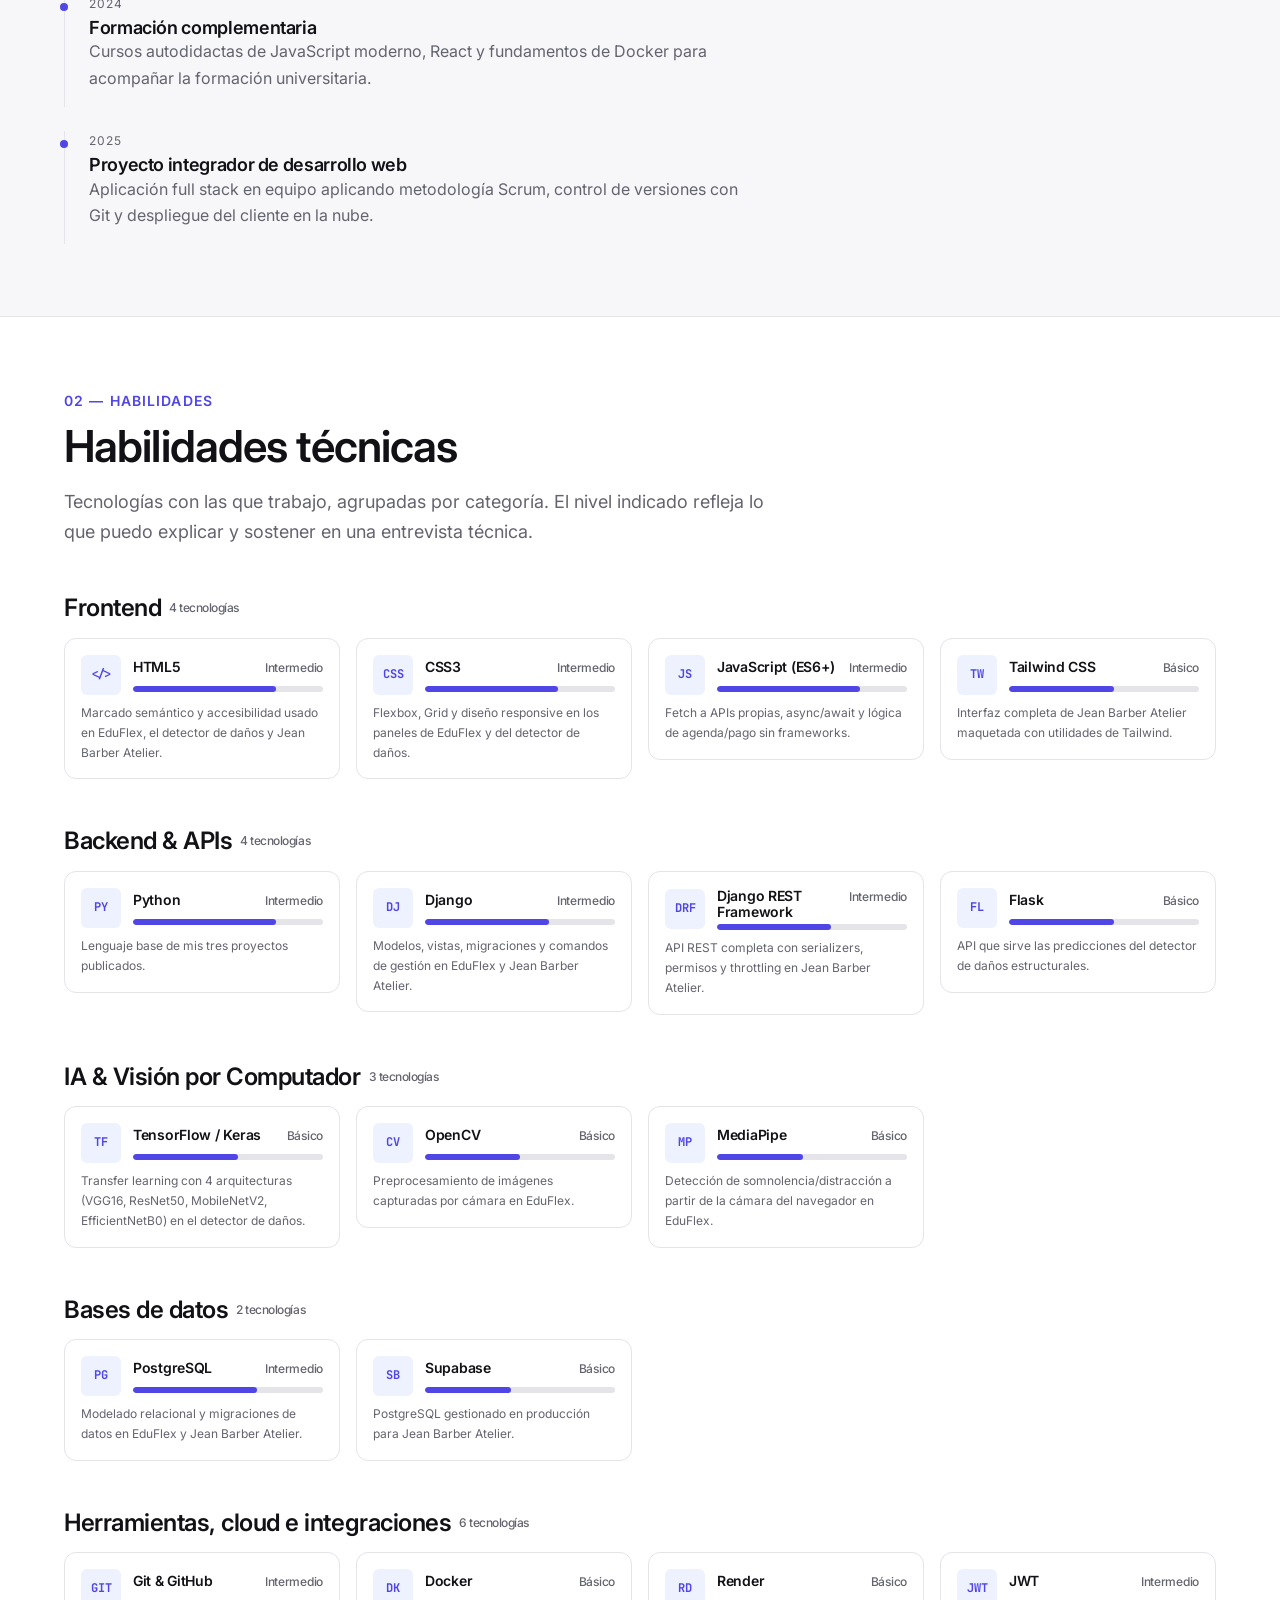
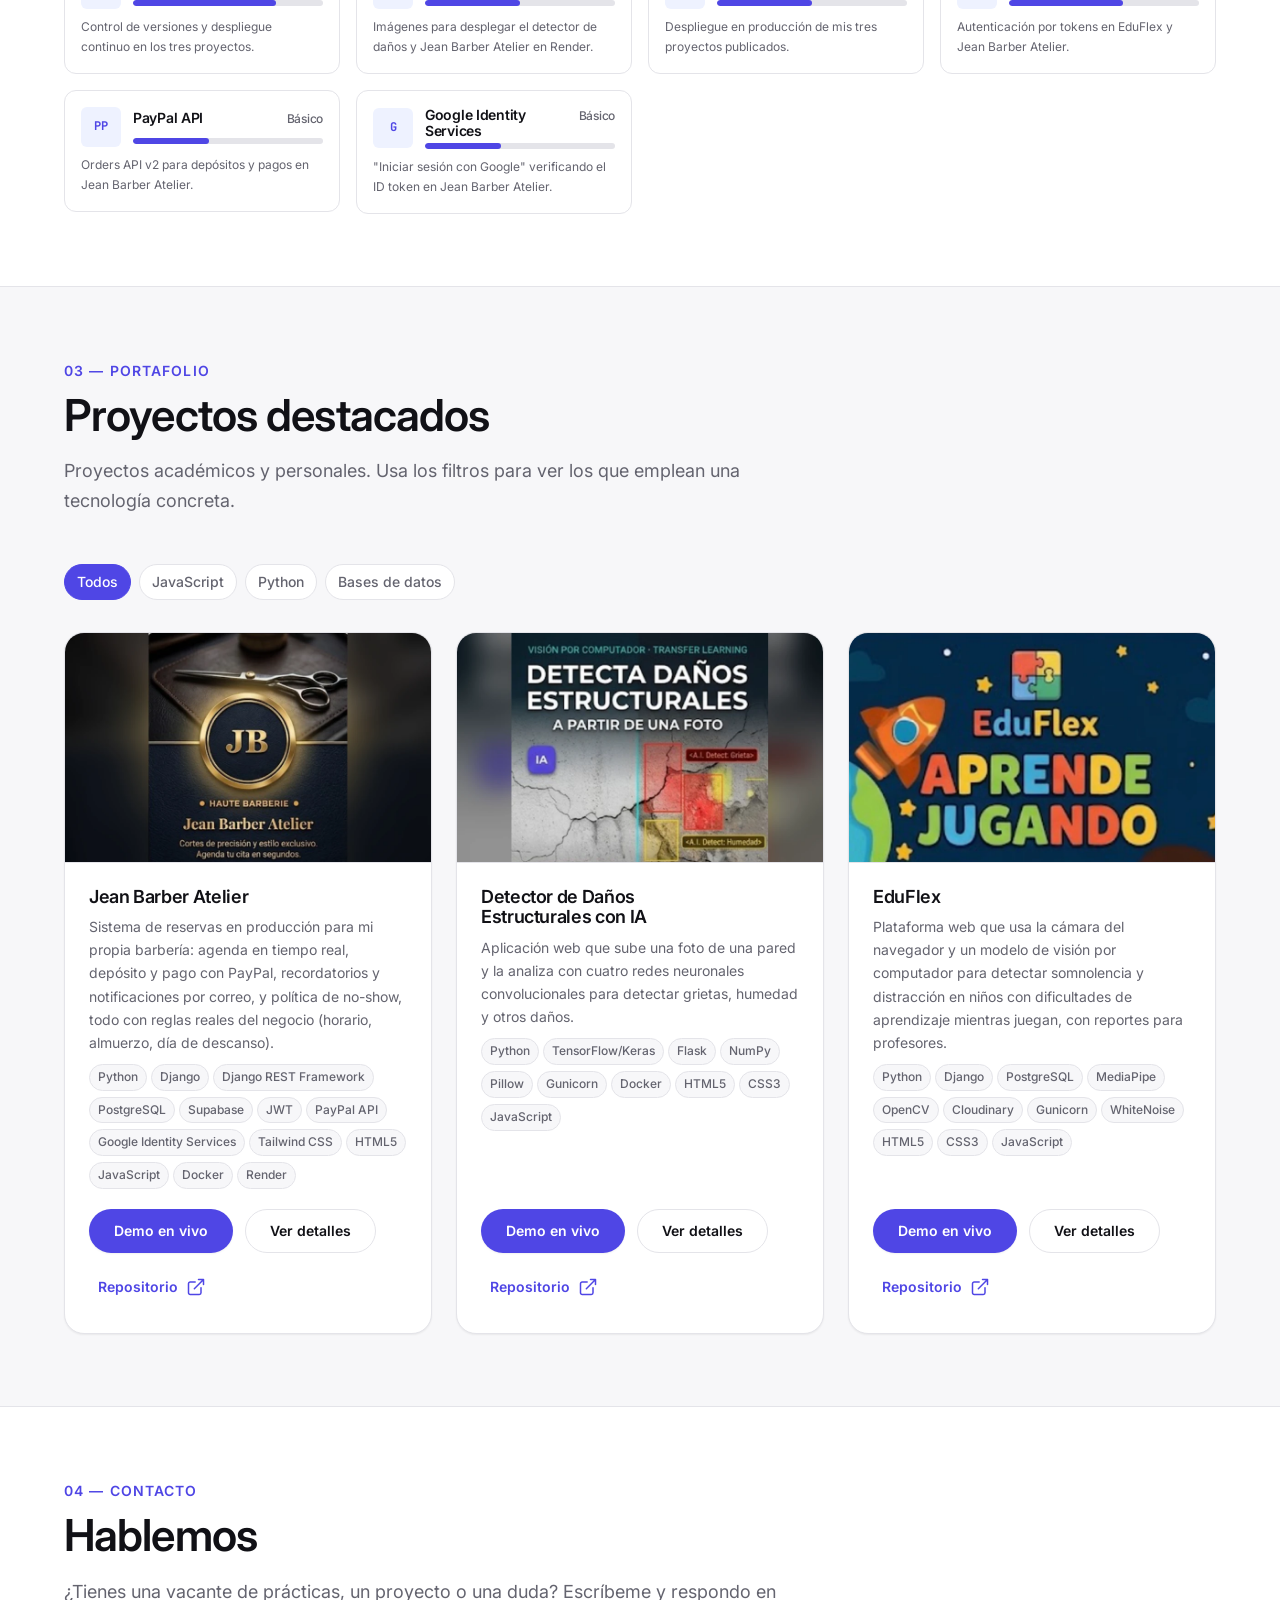
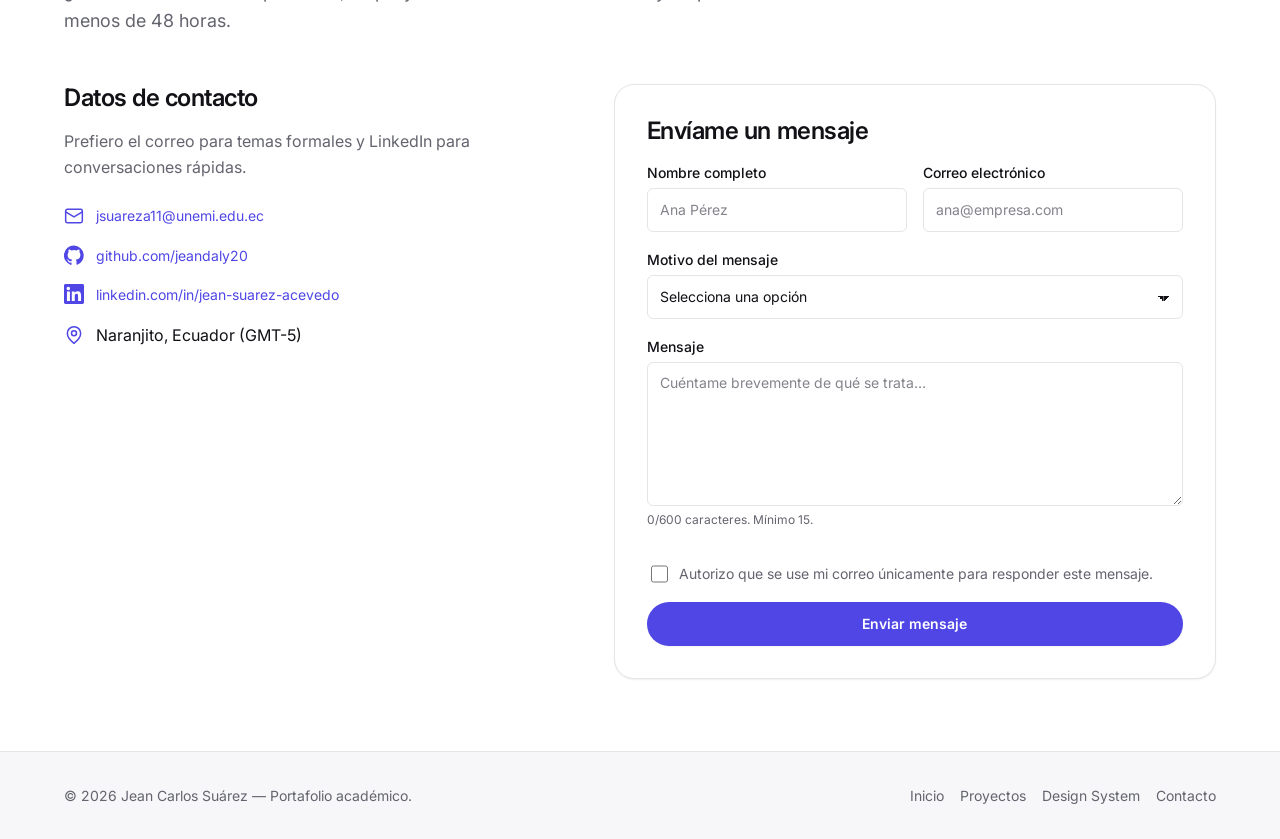
==== commit 0fd1a05a: "Reemplaza las portadas de los proyectos por imagenes propias en WebP Las tres cards ahora usan porta" ====
--- a/index.html
+++ b/index.html
@@ -547,8 +547,8 @@
             <article class="card project-card reveal" data-tech="python javascript sql">
               <figure class="card__media">
                 <img
-                  src="assets/img/proyecto-barberia.svg"
-                  alt="Agenda de citas de Jean Barber Atelier con horarios disponibles y pago con PayPal"
+                  src="assets/img/proyecto-barberia.webp"
+                  alt="Portada de Jean Barber Atelier: monograma JB dorado sobre fondo azul oscuro, unas tijeras de barbero y el lema Cortes de precisión y estilo exclusivo"
                   width="800"
                   height="500"
                   loading="lazy"
@@ -634,8 +634,8 @@
             <article class="card project-card reveal" data-tech="python javascript">
               <figure class="card__media">
                 <img
-                  src="assets/img/proyecto-danos-cnn.svg"
-                  alt="Interfaz web que analiza una foto de una pared con 4 redes neuronales y muestra el diagnóstico"
+                  src="assets/img/proyecto-danos-cnn.webp"
+                  alt="Portada del detector de daños estructurales: foto de una pared agrietada con recuadros de detección que señalan grieta y humedad"
                   width="800"
                   height="500"
                   loading="lazy"
@@ -713,8 +713,8 @@
             <article class="card project-card reveal" data-tech="python javascript sql">
               <figure class="card__media">
                 <img
-                  src="assets/img/proyecto-eduflex.svg"
-                  alt="Panel de un niño en EduFlex con cámara activa, barra de progreso y avatar personalizable"
+                  src="assets/img/proyecto-eduflex.webp"
+                  alt="Portada de EduFlex: logotipo de piezas de rompecabezas junto al lema Aprende jugando, con un cohete y el planeta Tierra sobre un cielo estrellado"
                   width="800"
                   height="500"
                   loading="lazy"
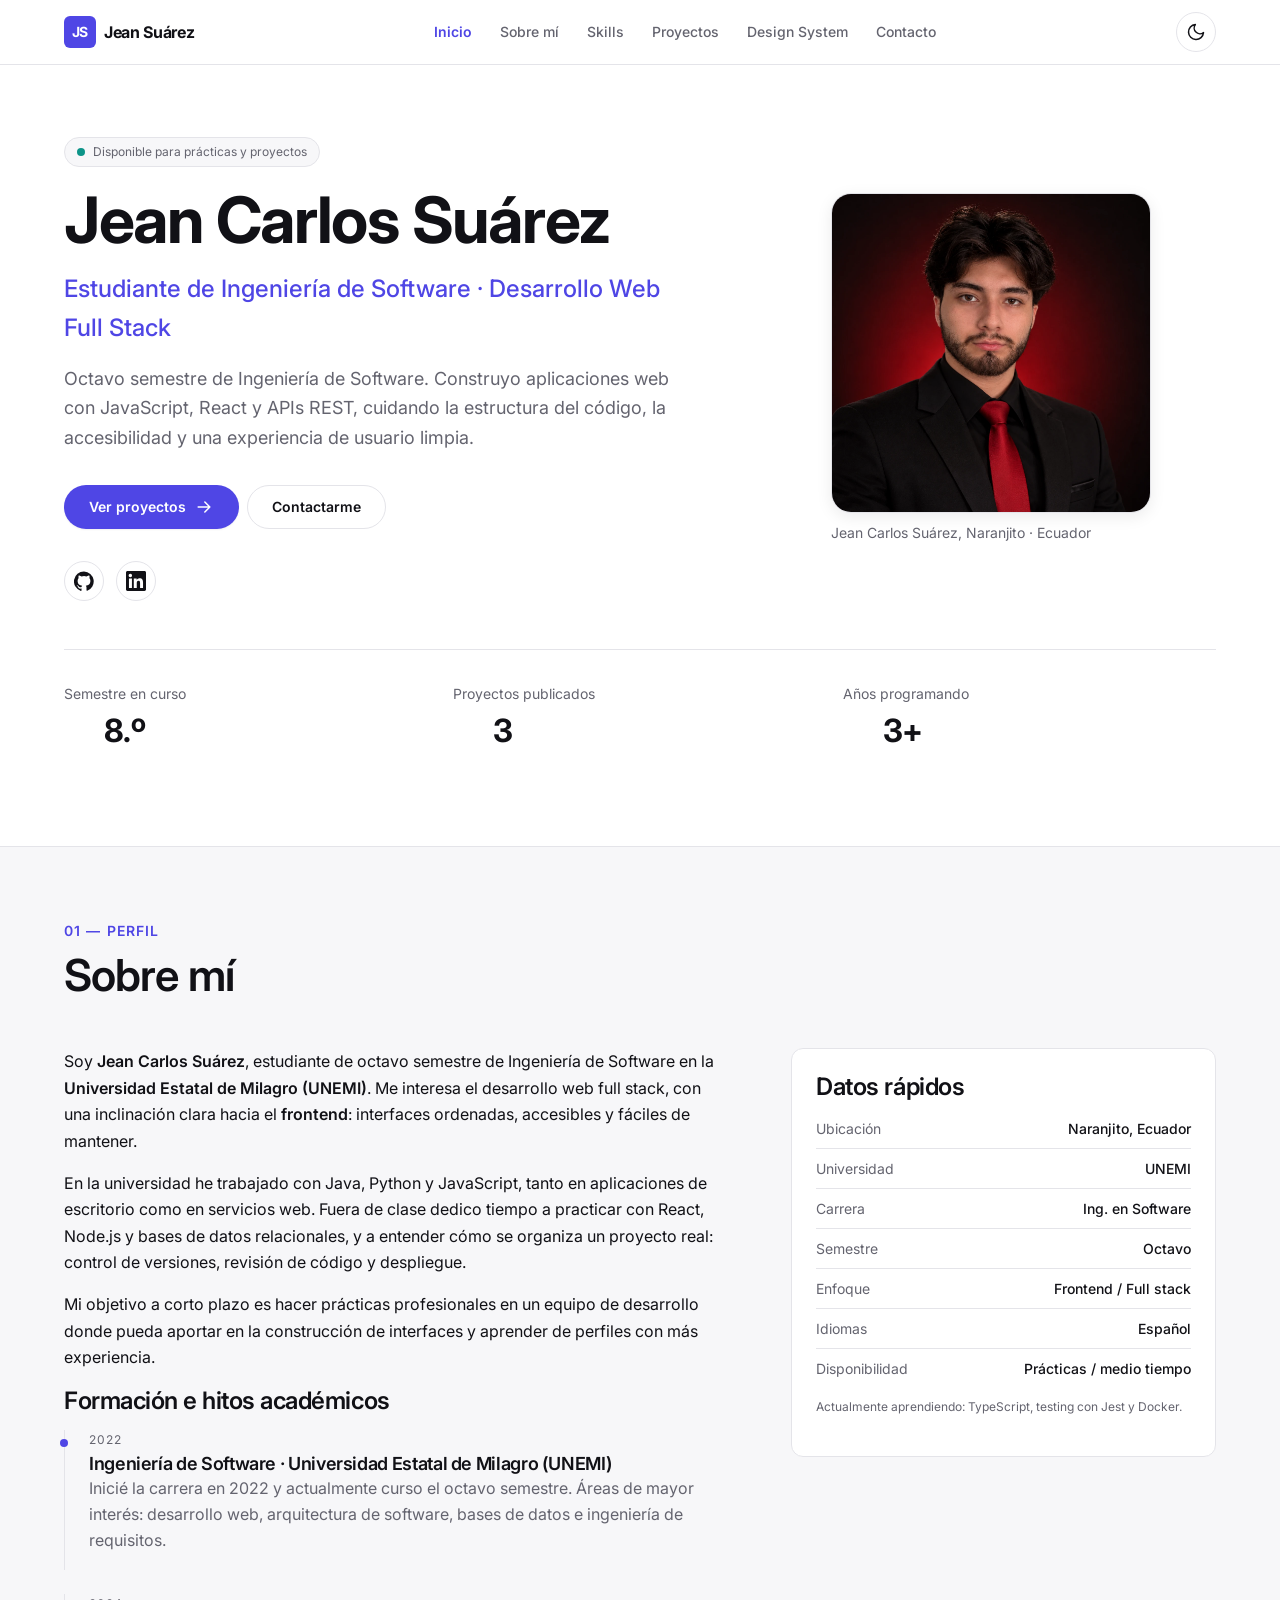
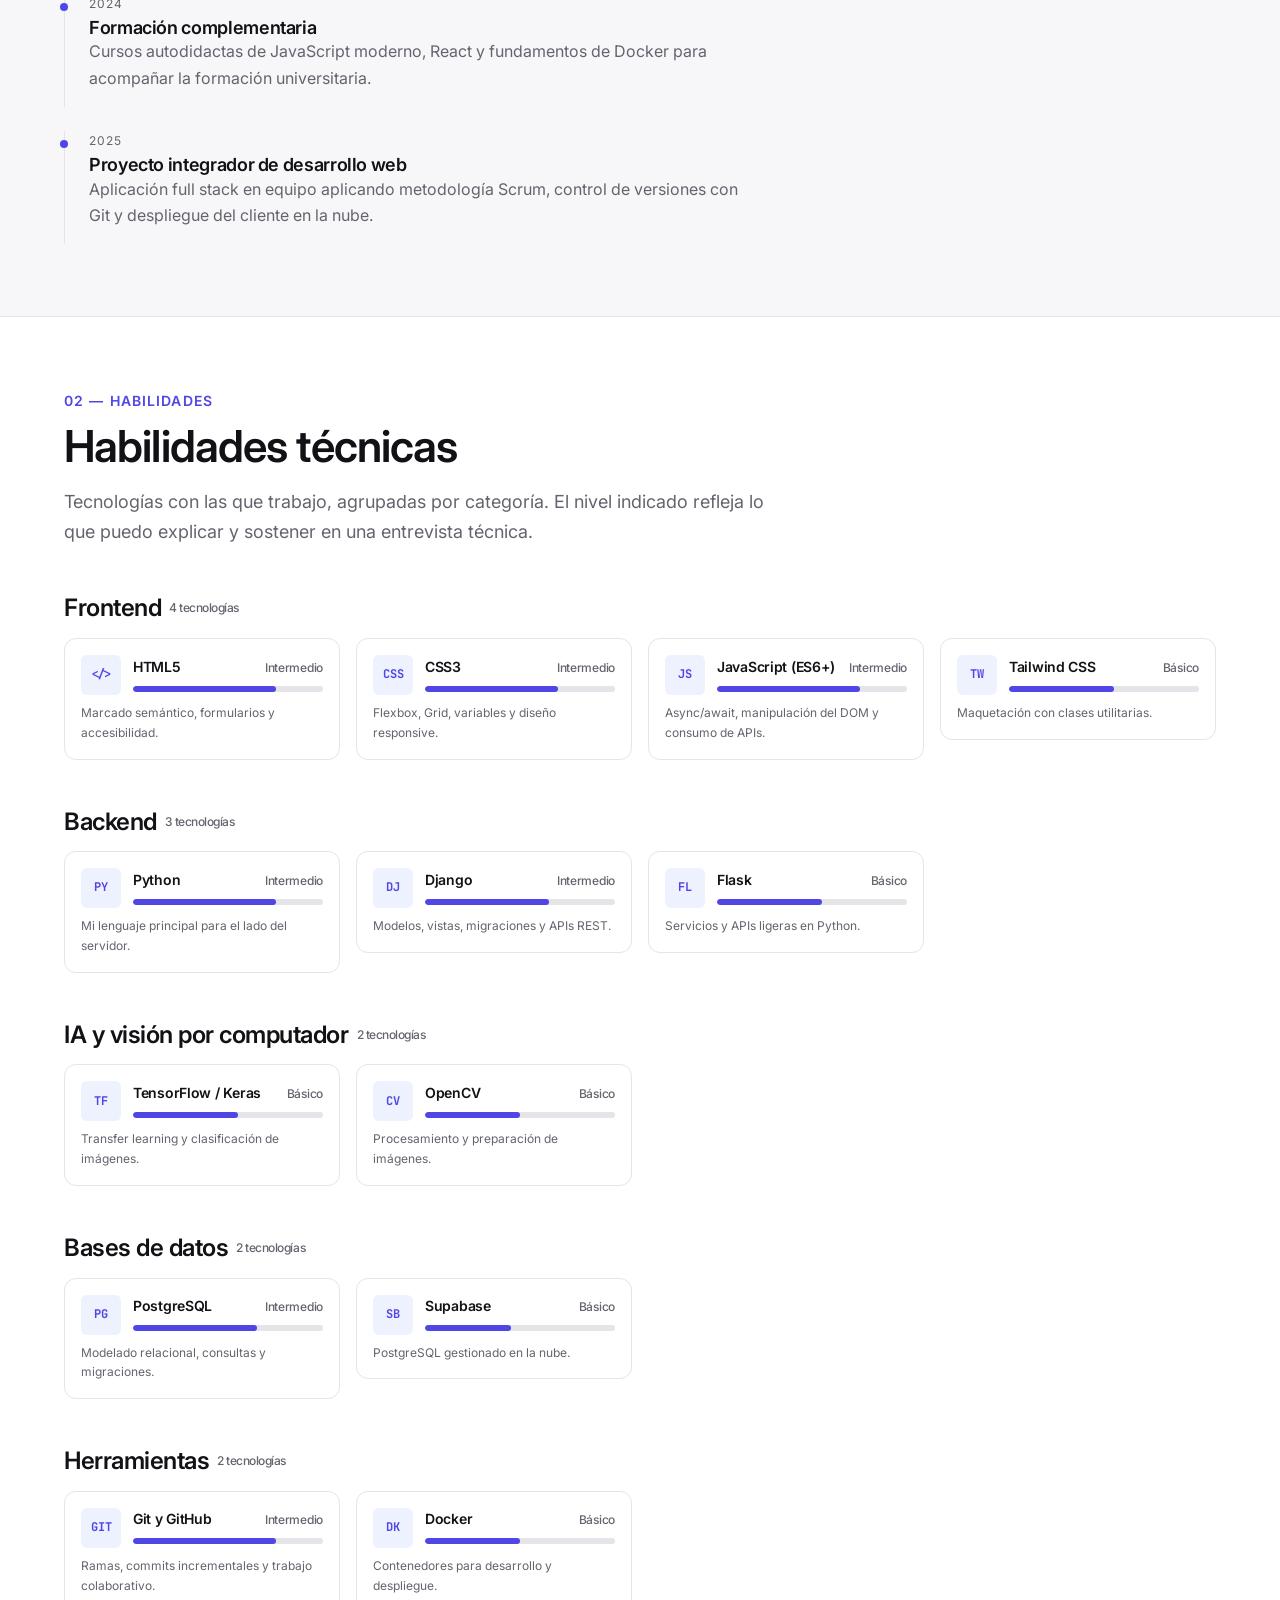
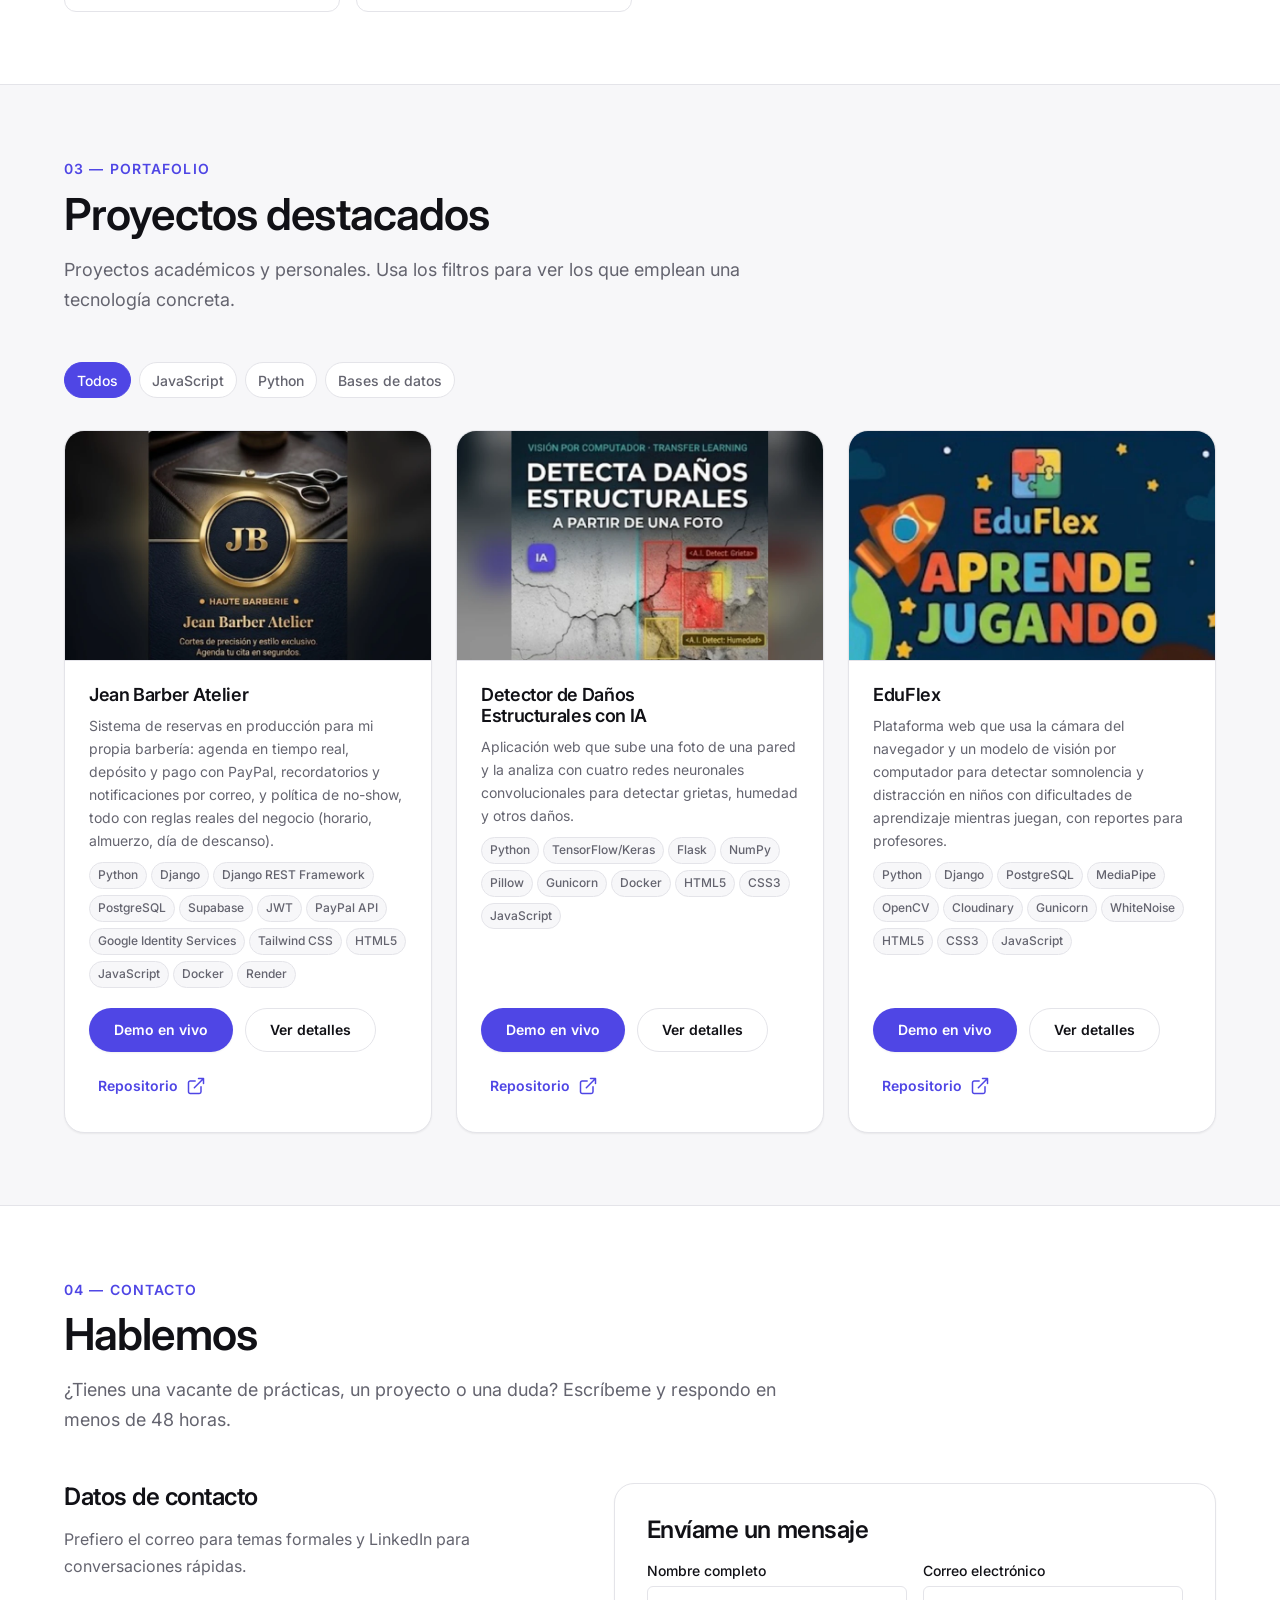
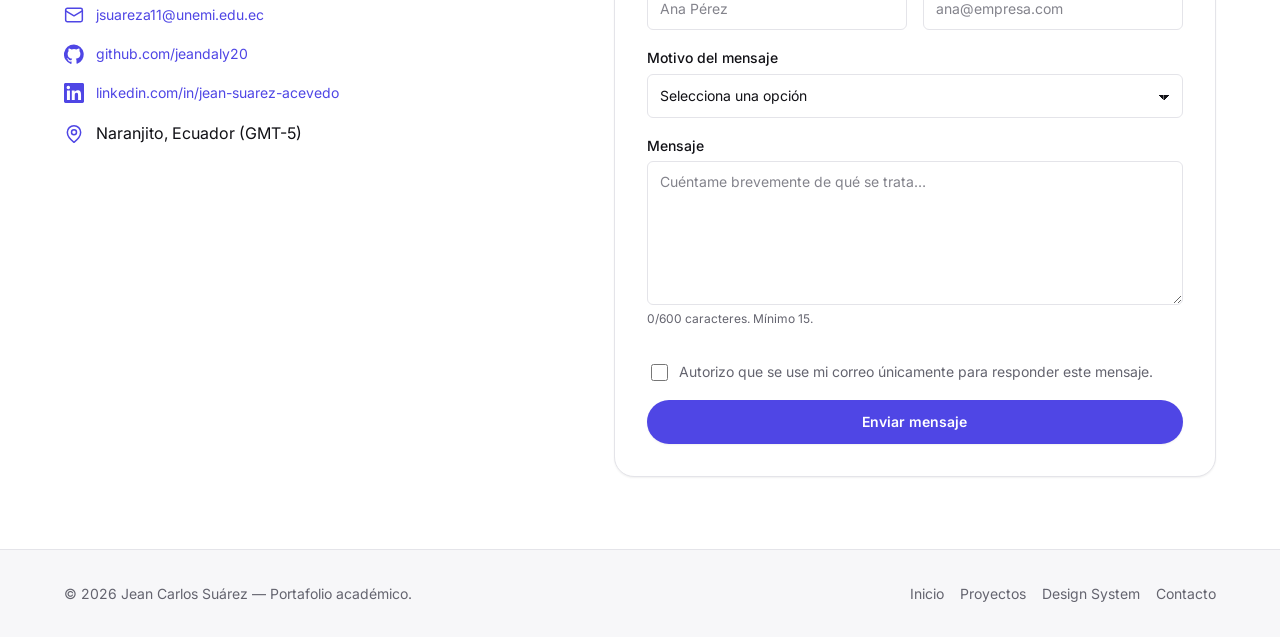
==== commit c85f24fe: "Simplifica la seccion de habilidades Se reduce de 19 a 13 tecnologias, dejando solo las de uso mas e" ====
--- a/index.html
+++ b/index.html
@@ -304,7 +304,7 @@
                   <div class="skill__meter" role="img" aria-label="Nivel de dominio: intermedio, 75 por ciento">
                     <span style="width: 75%"></span>
                   </div>
-                  <p class="skill__desc">Marcado semántico y accesibilidad usado en EduFlex, el detector de daños y Jean Barber Atelier.</p>
+                  <p class="skill__desc">Marcado semántico, formularios y accesibilidad.</p>
                 </article>
               </li>
               <li>
@@ -314,7 +314,7 @@
                   <div class="skill__meter" role="img" aria-label="Nivel de dominio: intermedio, 70 por ciento">
                     <span style="width: 70%"></span>
                   </div>
-                  <p class="skill__desc">Flexbox, Grid y diseño responsive en los paneles de EduFlex y del detector de daños.</p>
+                  <p class="skill__desc">Flexbox, Grid, variables y diseño responsive.</p>
                 </article>
               </li>
               <li>
@@ -324,7 +324,7 @@
                   <div class="skill__meter" role="img" aria-label="Nivel de dominio: intermedio, 75 por ciento">
                     <span style="width: 75%"></span>
                   </div>
-                  <p class="skill__desc">Fetch a APIs propias, async/await y lógica de agenda/pago sin frameworks.</p>
+                  <p class="skill__desc">Async/await, manipulación del DOM y consumo de APIs.</p>
                 </article>
               </li>
               <li>
@@ -334,7 +334,7 @@
                   <div class="skill__meter" role="img" aria-label="Nivel de dominio: básico, 55 por ciento">
                     <span style="width: 55%"></span>
                   </div>
-                  <p class="skill__desc">Interfaz completa de Jean Barber Atelier maquetada con utilidades de Tailwind.</p>
+                  <p class="skill__desc">Maquetación con clases utilitarias.</p>
                 </article>
               </li>
             </ul>
@@ -342,7 +342,7 @@
 
           <article class="skills-group">
             <h3 class="skills-group__title">
-              Backend &amp; APIs <span class="skills-group__count">4 tecnologías</span>
+              Backend <span class="skills-group__count">3 tecnologías</span>
             </h3>
             <ul class="skills-grid">
               <li>
@@ -352,7 +352,7 @@
                   <div class="skill__meter" role="img" aria-label="Nivel de dominio: intermedio, 75 por ciento">
                     <span style="width: 75%"></span>
                   </div>
-                  <p class="skill__desc">Lenguaje base de mis tres proyectos publicados.</p>
+                  <p class="skill__desc">Mi lenguaje principal para el lado del servidor.</p>
                 </article>
               </li>
               <li>
@@ -362,17 +362,7 @@
                   <div class="skill__meter" role="img" aria-label="Nivel de dominio: intermedio, 65 por ciento">
                     <span style="width: 65%"></span>
                   </div>
-                  <p class="skill__desc">Modelos, vistas, migraciones y comandos de gestión en EduFlex y Jean Barber Atelier.</p>
-                </article>
-              </li>
-              <li>
-                <article class="skill">
-                  <span class="skill__icon" aria-hidden="true">DRF</span>
-                  <h4 class="skill__name">Django REST Framework <span class="skill__level">Intermedio</span></h4>
-                  <div class="skill__meter" role="img" aria-label="Nivel de dominio: intermedio, 60 por ciento">
-                    <span style="width: 60%"></span>
-                  </div>
-                  <p class="skill__desc">API REST completa con serializers, permisos y throttling en Jean Barber Atelier.</p>
+                  <p class="skill__desc">Modelos, vistas, migraciones y APIs REST.</p>
                 </article>
               </li>
               <li>
@@ -382,7 +372,7 @@
                   <div class="skill__meter" role="img" aria-label="Nivel de dominio: básico, 55 por ciento">
                     <span style="width: 55%"></span>
                   </div>
-                  <p class="skill__desc">API que sirve las predicciones del detector de daños estructurales.</p>
+                  <p class="skill__desc">Servicios y APIs ligeras en Python.</p>
                 </article>
               </li>
             </ul>
@@ -390,7 +380,7 @@
 
           <article class="skills-group">
             <h3 class="skills-group__title">
-              IA &amp; Visión por Computador <span class="skills-group__count">3 tecnologías</span>
+              IA y visión por computador <span class="skills-group__count">2 tecnologías</span>
             </h3>
             <ul class="skills-grid">
               <li>
@@ -400,7 +390,7 @@
                   <div class="skill__meter" role="img" aria-label="Nivel de dominio: básico, 55 por ciento">
                     <span style="width: 55%"></span>
                   </div>
-                  <p class="skill__desc">Transfer learning con 4 arquitecturas (VGG16, ResNet50, MobileNetV2, EfficientNetB0) en el detector de daños.</p>
+                  <p class="skill__desc">Transfer learning y clasificación de imágenes.</p>
                 </article>
               </li>
               <li>
@@ -410,17 +400,7 @@
                   <div class="skill__meter" role="img" aria-label="Nivel de dominio: básico, 50 por ciento">
                     <span style="width: 50%"></span>
                   </div>
-                  <p class="skill__desc">Preprocesamiento de imágenes capturadas por cámara en EduFlex.</p>
-                </article>
-              </li>
-              <li>
-                <article class="skill">
-                  <span class="skill__icon" aria-hidden="true">MP</span>
-                  <h4 class="skill__name">MediaPipe <span class="skill__level">Básico</span></h4>
-                  <div class="skill__meter" role="img" aria-label="Nivel de dominio: básico, 45 por ciento">
-                    <span style="width: 45%"></span>
-                  </div>
-                  <p class="skill__desc">Detección de somnolencia/distracción a partir de la cámara del navegador en EduFlex.</p>
+                  <p class="skill__desc">Procesamiento y preparación de imágenes.</p>
                 </article>
               </li>
             </ul>
@@ -438,7 +418,7 @@
                   <div class="skill__meter" role="img" aria-label="Nivel de dominio: intermedio, 65 por ciento">
                     <span style="width: 65%"></span>
                   </div>
-                  <p class="skill__desc">Modelado relacional y migraciones de datos en EduFlex y Jean Barber Atelier.</p>
+                  <p class="skill__desc">Modelado relacional, consultas y migraciones.</p>
                 </article>
               </li>
               <li>
@@ -448,7 +428,7 @@
                   <div class="skill__meter" role="img" aria-label="Nivel de dominio: básico, 45 por ciento">
                     <span style="width: 45%"></span>
                   </div>
-                  <p class="skill__desc">PostgreSQL gestionado en producción para Jean Barber Atelier.</p>
+                  <p class="skill__desc">PostgreSQL gestionado en la nube.</p>
                 </article>
               </li>
             </ul>
@@ -456,17 +436,17 @@
 
           <article class="skills-group">
             <h3 class="skills-group__title">
-              Herramientas, cloud e integraciones <span class="skills-group__count">6 tecnologías</span>
+              Herramientas <span class="skills-group__count">2 tecnologías</span>
             </h3>
             <ul class="skills-grid">
               <li>
                 <article class="skill">
                   <span class="skill__icon" aria-hidden="true">GIT</span>
-                  <h4 class="skill__name">Git &amp; GitHub <span class="skill__level">Intermedio</span></h4>
+                  <h4 class="skill__name">Git y GitHub <span class="skill__level">Intermedio</span></h4>
                   <div class="skill__meter" role="img" aria-label="Nivel de dominio: intermedio, 75 por ciento">
                     <span style="width: 75%"></span>
                   </div>
-                  <p class="skill__desc">Control de versiones y despliegue continuo en los tres proyectos.</p>
+                  <p class="skill__desc">Ramas, commits incrementales y trabajo colaborativo.</p>
                 </article>
               </li>
               <li>
@@ -476,47 +456,7 @@
                   <div class="skill__meter" role="img" aria-label="Nivel de dominio: básico, 50 por ciento">
                     <span style="width: 50%"></span>
                   </div>
-                  <p class="skill__desc">Imágenes para desplegar el detector de daños y Jean Barber Atelier en Render.</p>
-                </article>
-              </li>
-              <li>
-                <article class="skill">
-                  <span class="skill__icon" aria-hidden="true">RD</span>
-                  <h4 class="skill__name">Render <span class="skill__level">Básico</span></h4>
-                  <div class="skill__meter" role="img" aria-label="Nivel de dominio: básico, 50 por ciento">
-                    <span style="width: 50%"></span>
-                  </div>
-                  <p class="skill__desc">Despliegue en producción de mis tres proyectos publicados.</p>
-                </article>
-              </li>
-              <li>
-                <article class="skill">
-                  <span class="skill__icon" aria-hidden="true">JWT</span>
-                  <h4 class="skill__name">JWT <span class="skill__level">Intermedio</span></h4>
-                  <div class="skill__meter" role="img" aria-label="Nivel de dominio: intermedio, 60 por ciento">
-                    <span style="width: 60%"></span>
-                  </div>
-                  <p class="skill__desc">Autenticación por tokens en EduFlex y Jean Barber Atelier.</p>
-                </article>
-              </li>
-              <li>
-                <article class="skill">
-                  <span class="skill__icon" aria-hidden="true">PP</span>
-                  <h4 class="skill__name">PayPal API <span class="skill__level">Básico</span></h4>
-                  <div class="skill__meter" role="img" aria-label="Nivel de dominio: básico, 40 por ciento">
-                    <span style="width: 40%"></span>
-                  </div>
-                  <p class="skill__desc">Orders API v2 para depósitos y pagos en Jean Barber Atelier.</p>
-                </article>
-              </li>
-              <li>
-                <article class="skill">
-                  <span class="skill__icon" aria-hidden="true">G</span>
-                  <h4 class="skill__name">Google Identity Services <span class="skill__level">Básico</span></h4>
-                  <div class="skill__meter" role="img" aria-label="Nivel de dominio: básico, 40 por ciento">
-                    <span style="width: 40%"></span>
-                  </div>
-                  <p class="skill__desc">"Iniciar sesión con Google" verificando el ID token en Jean Barber Atelier.</p>
+                  <p class="skill__desc">Contenedores para desarrollo y despliegue.</p>
                 </article>
               </li>
             </ul>
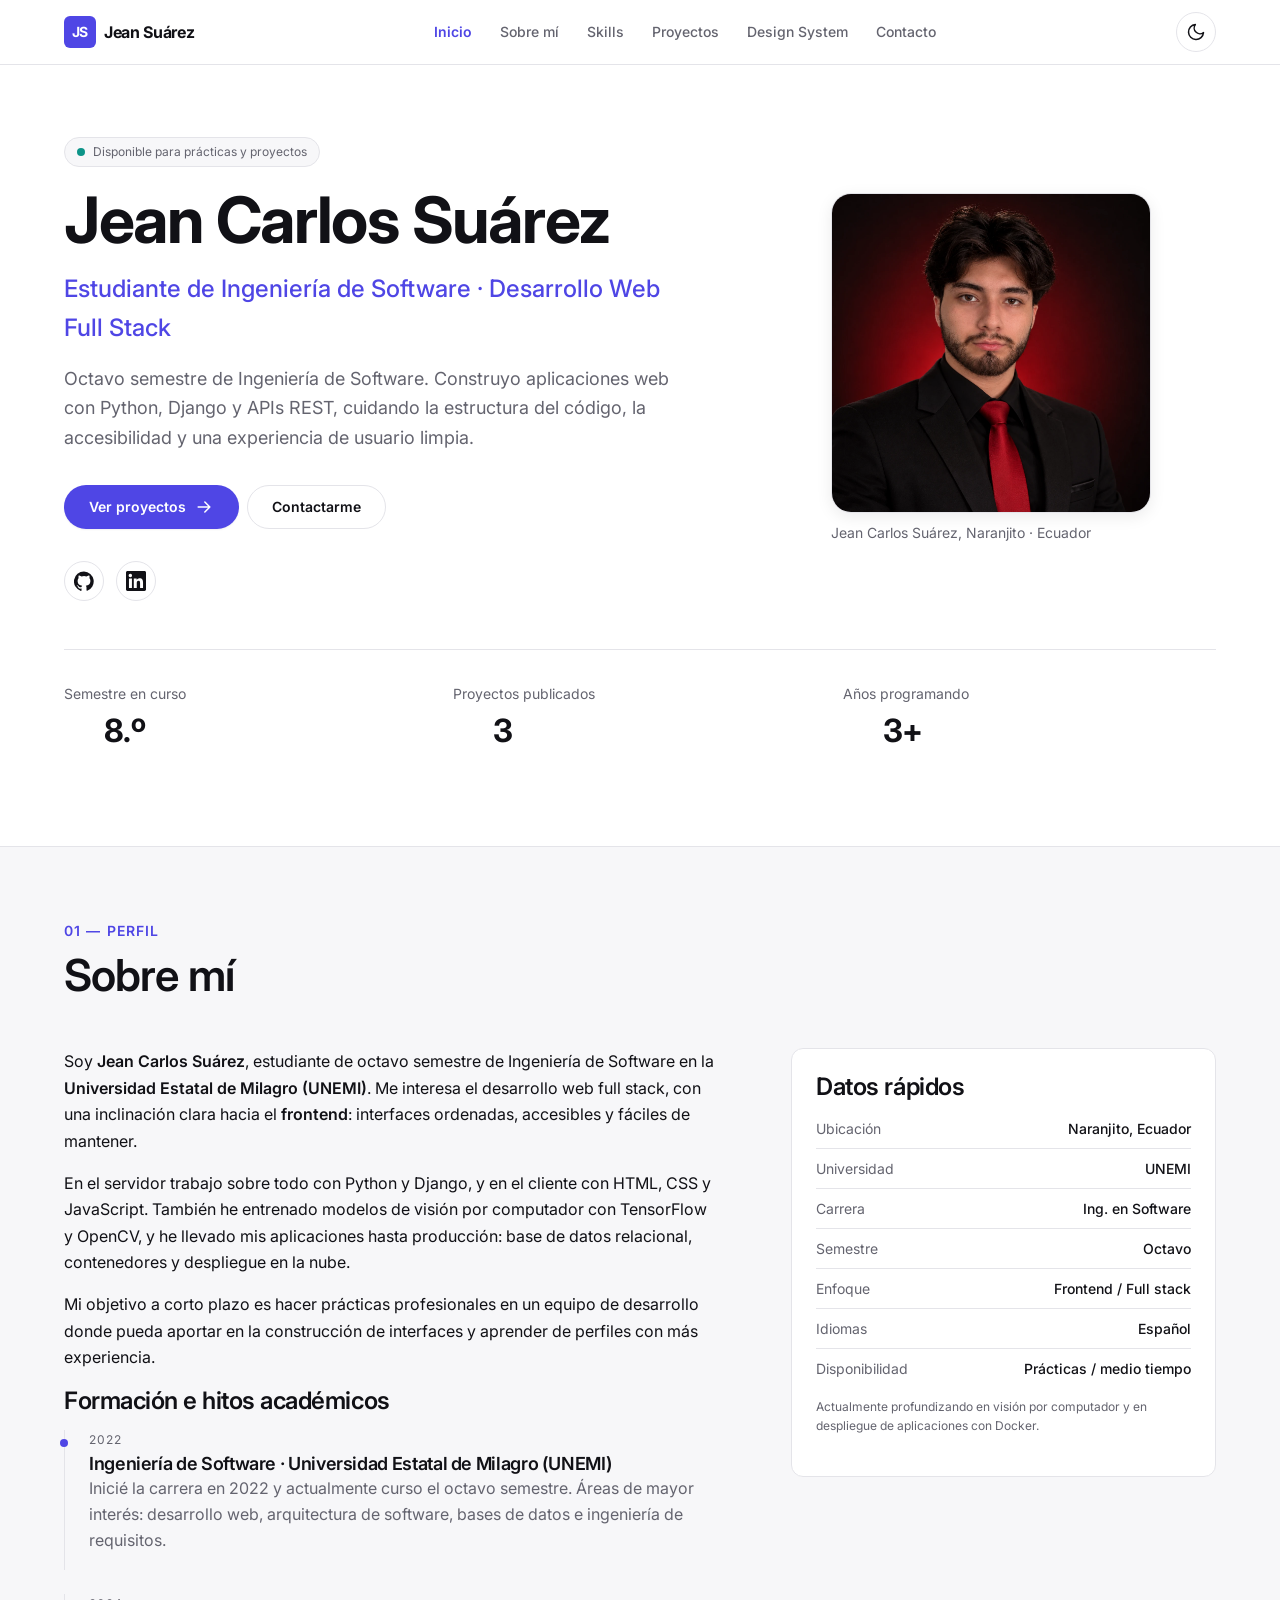
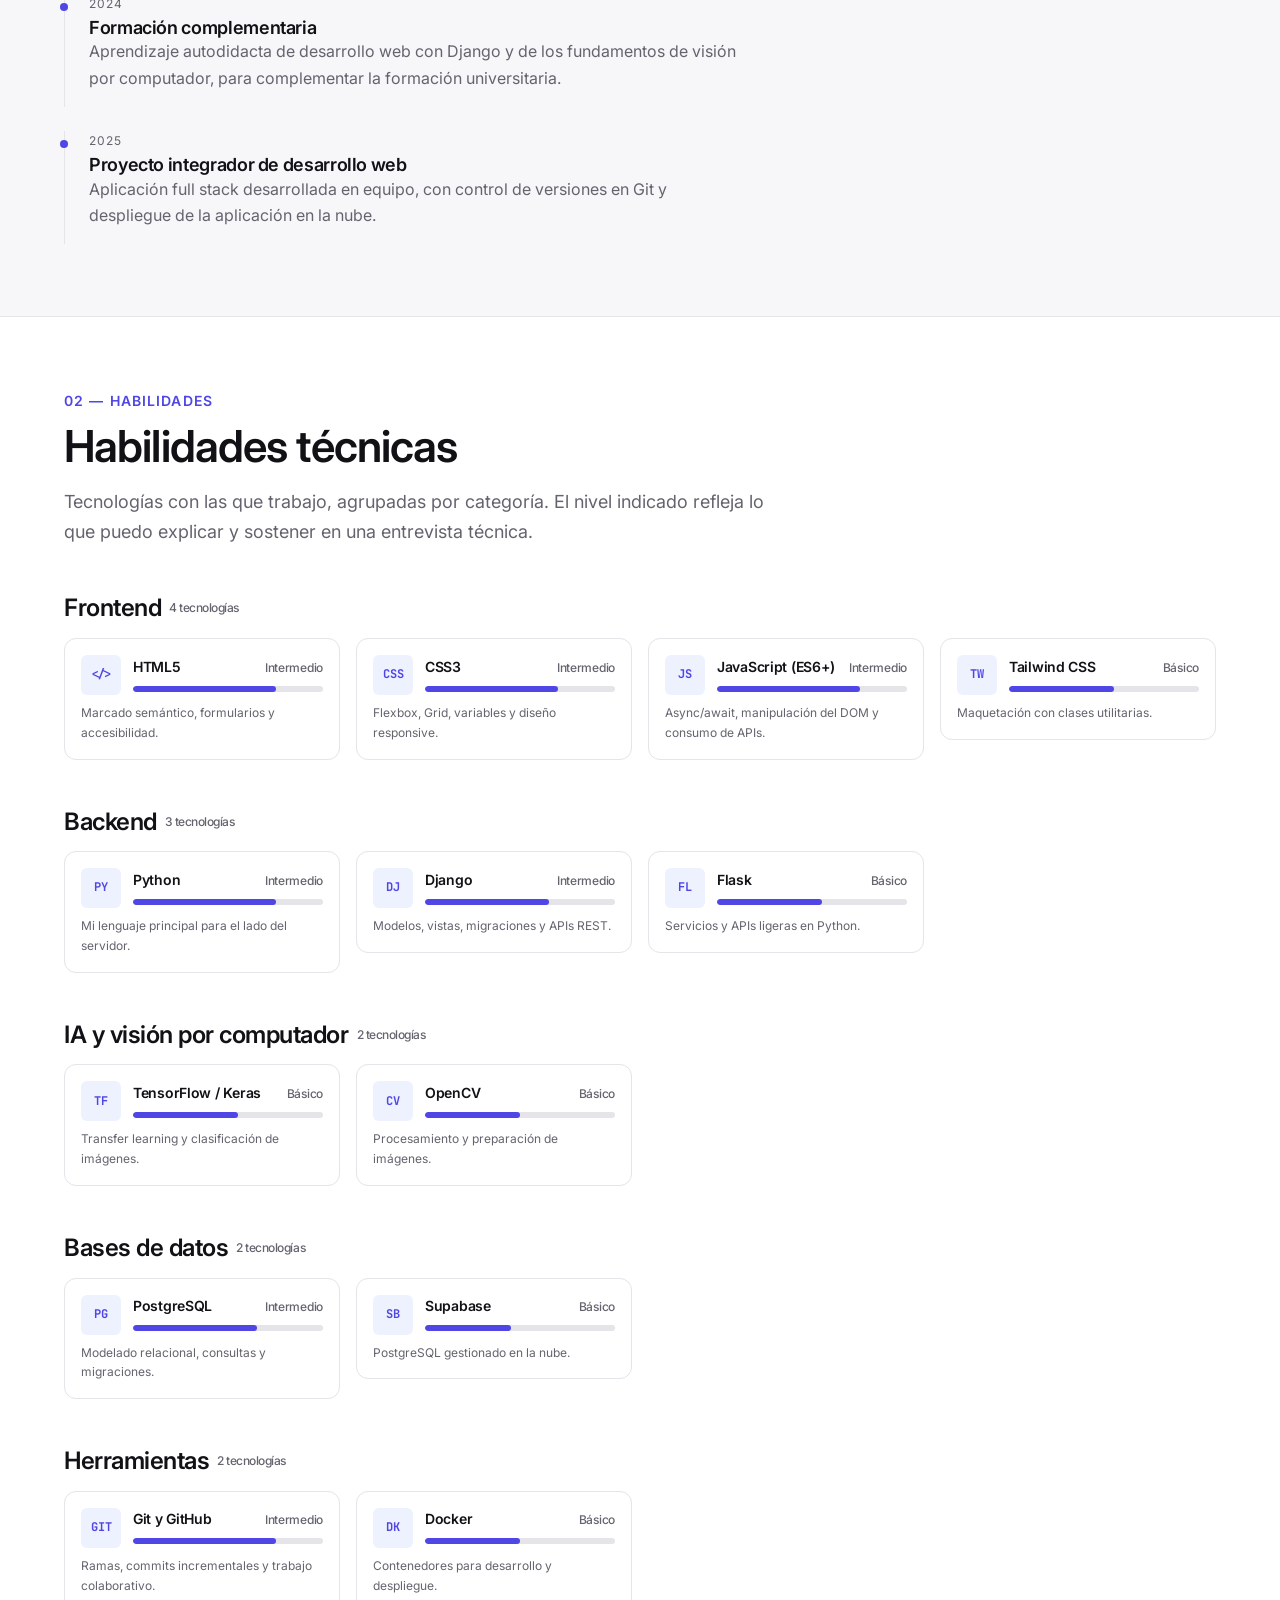
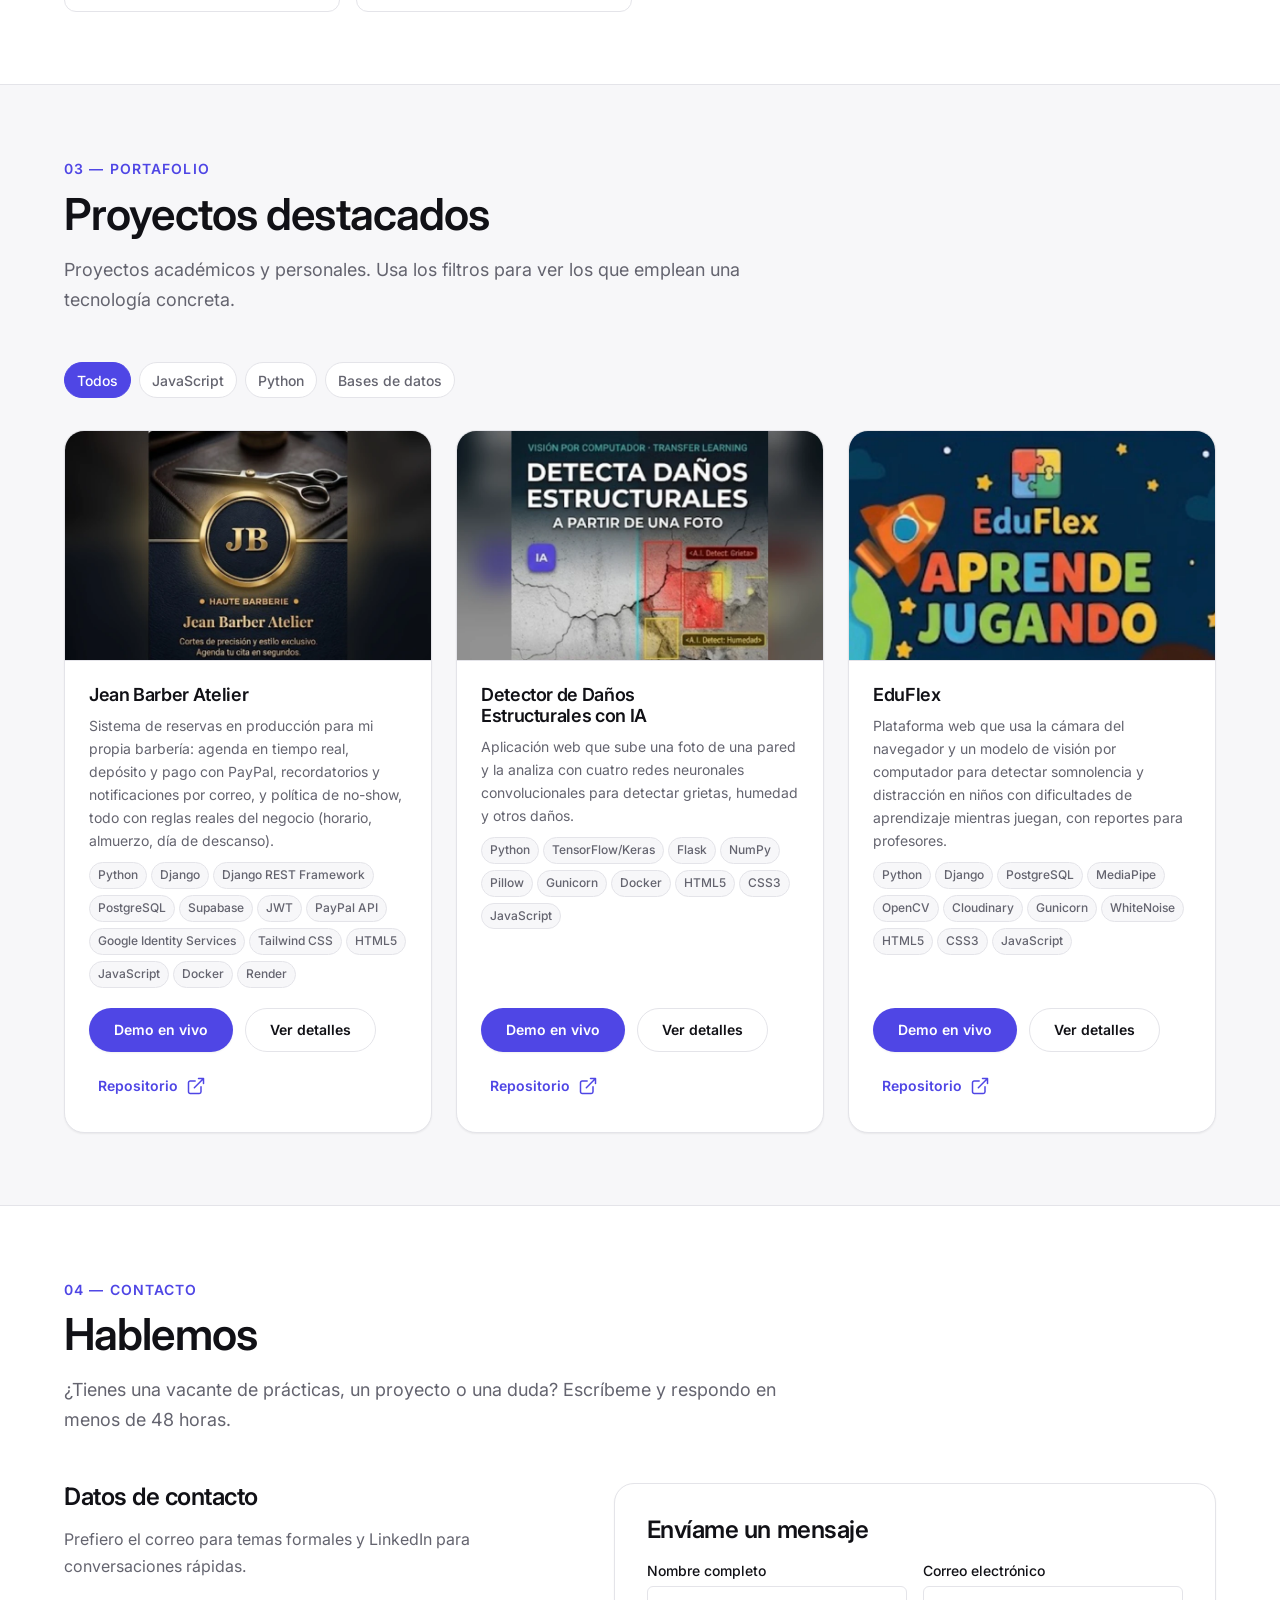
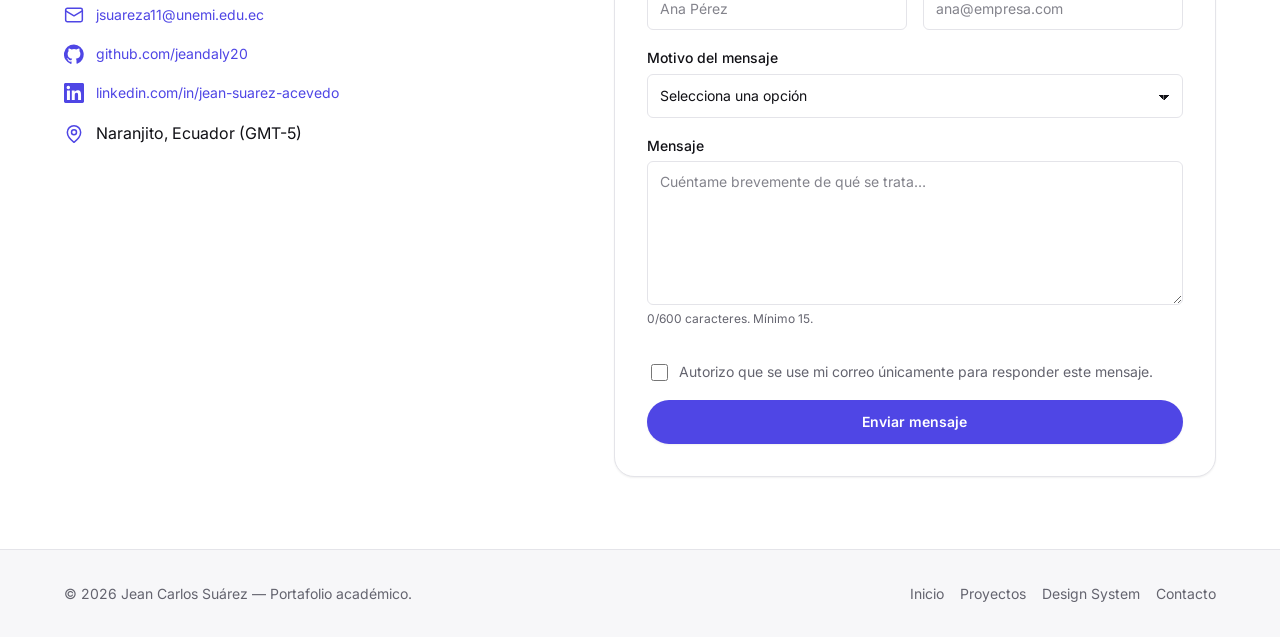
==== commit bae62461: "Alinea el perfil con el stack real y anade las capturas al README La seccion Sobre mi y la presentac" ====
--- a/index.html
+++ b/index.html
@@ -116,7 +116,7 @@
 
               <p class="hero__text">
                 Octavo semestre de Ingeniería de Software. Construyo aplicaciones web con
-                JavaScript, React y APIs REST, cuidando la estructura del código, la
+                Python, Django y APIs REST, cuidando la estructura del código, la
                 accesibilidad y una experiencia de usuario limpia.
               </p>
 
@@ -194,10 +194,10 @@
                 <strong>frontend</strong>: interfaces ordenadas, accesibles y fáciles de mantener.
               </p>
               <p>
-                En la universidad he trabajado con Java, Python y JavaScript, tanto en
-                aplicaciones de escritorio como en servicios web. Fuera de clase dedico tiempo a
-                practicar con React, Node.js y bases de datos relacionales, y a entender cómo se
-                organiza un proyecto real: control de versiones, revisión de código y despliegue.
+                En el servidor trabajo sobre todo con Python y Django, y en el cliente con
+                HTML, CSS y JavaScript. También he entrenado modelos de visión por computador con
+                TensorFlow y OpenCV, y he llevado mis aplicaciones hasta producción: base de datos
+                relacional, contenedores y despliegue en la nube.
               </p>
               <p>
                 Mi objetivo a corto plazo es hacer prácticas profesionales en un equipo de
@@ -223,8 +223,8 @@
                     <time datetime="2024">2024</time>
                     <h4>Formación complementaria</h4>
                     <p class="text-muted">
-                      Cursos autodidactas de JavaScript moderno, React y fundamentos de Docker
-                      para acompañar la formación universitaria.
+                      Aprendizaje autodidacta de desarrollo web con Django y de los fundamentos
+                      de visión por computador, para complementar la formación universitaria.
                     </p>
                   </article>
                 </li>
@@ -233,8 +233,8 @@
                     <time datetime="2025">2025</time>
                     <h4>Proyecto integrador de desarrollo web</h4>
                     <p class="text-muted">
-                      Aplicación full stack en equipo aplicando metodología Scrum, control de
-                      versiones con Git y despliegue del cliente en la nube.
+                      Aplicación full stack desarrollada en equipo, con control de versiones en
+                      Git y despliegue de la aplicación en la nube.
                     </p>
                   </article>
                 </li>
@@ -274,7 +274,8 @@
                 </div>
               </dl>
               <p class="field__hint" style="margin-top: var(--space-sm)">
-                Actualmente aprendiendo: TypeScript, testing con Jest y Docker.
+                Actualmente profundizando en visión por computador y en despliegue de
+                aplicaciones con Docker.
               </p>
             </aside>
           </div>
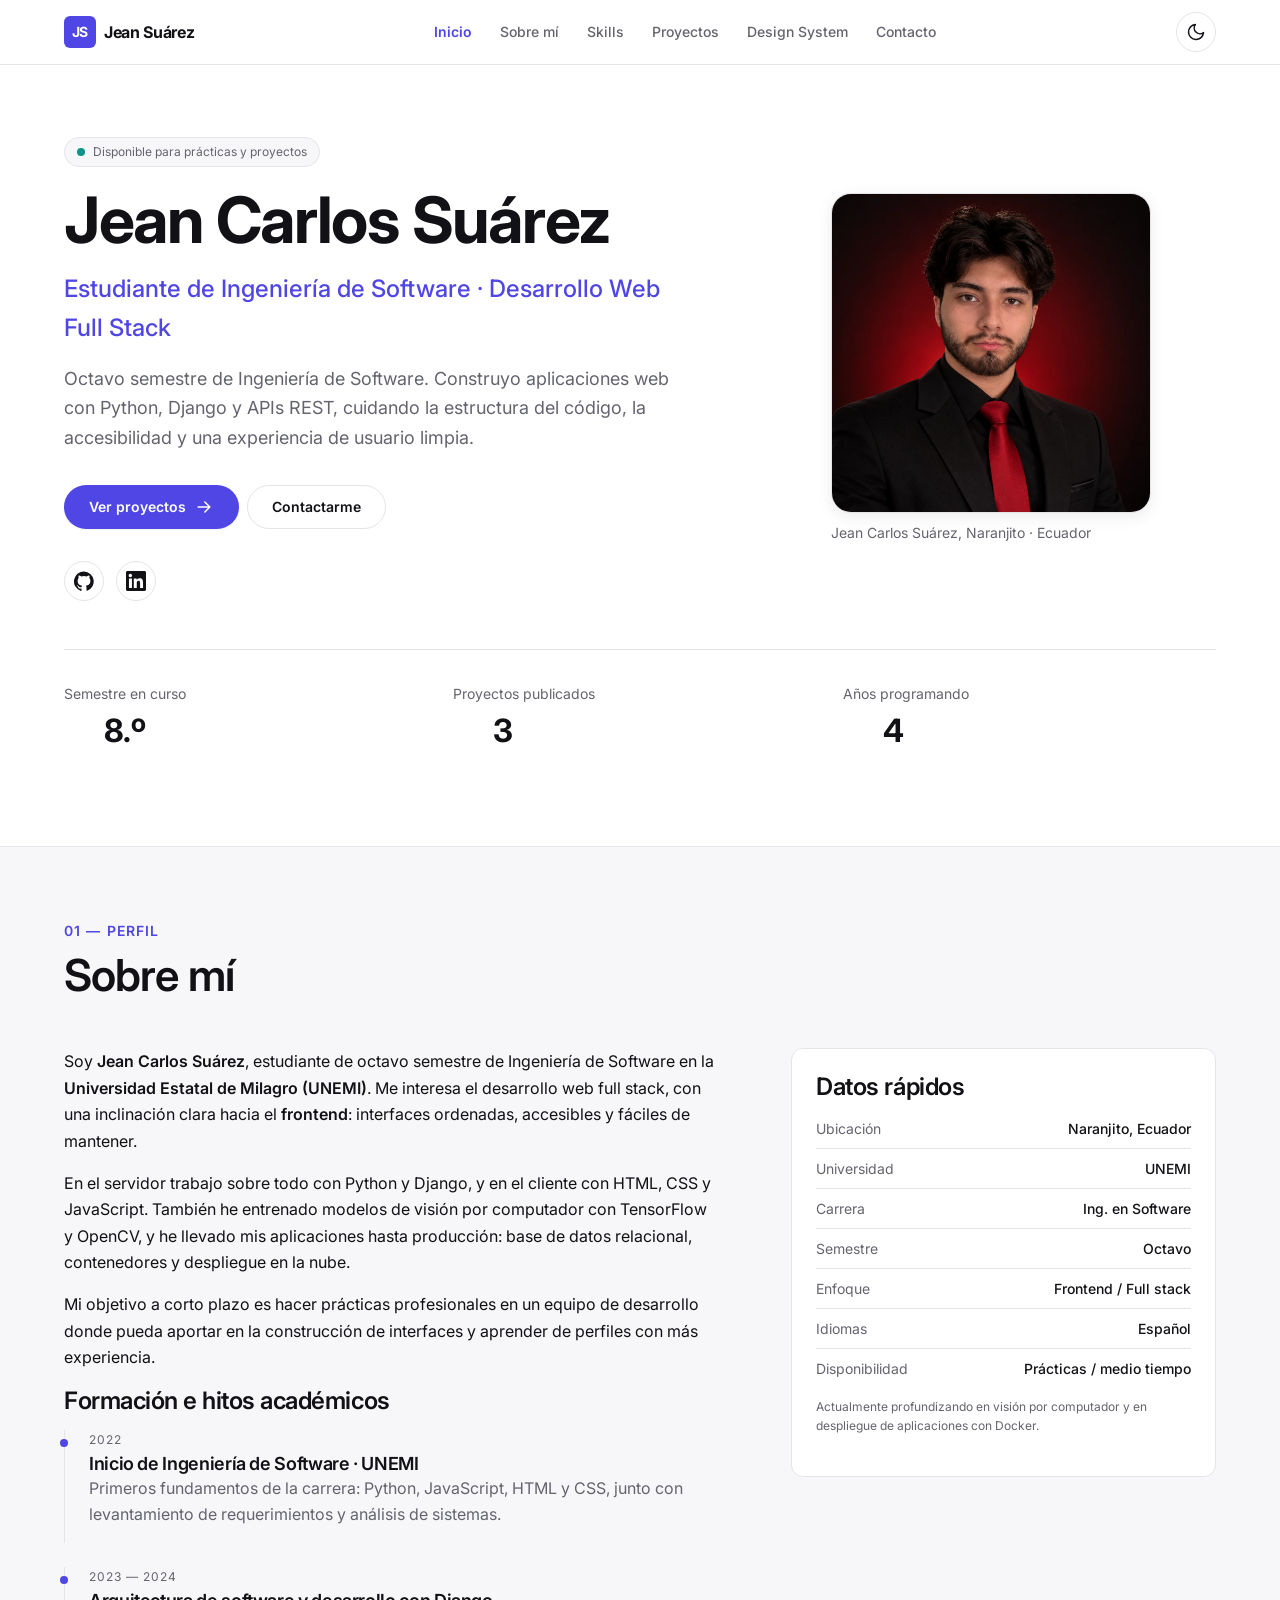
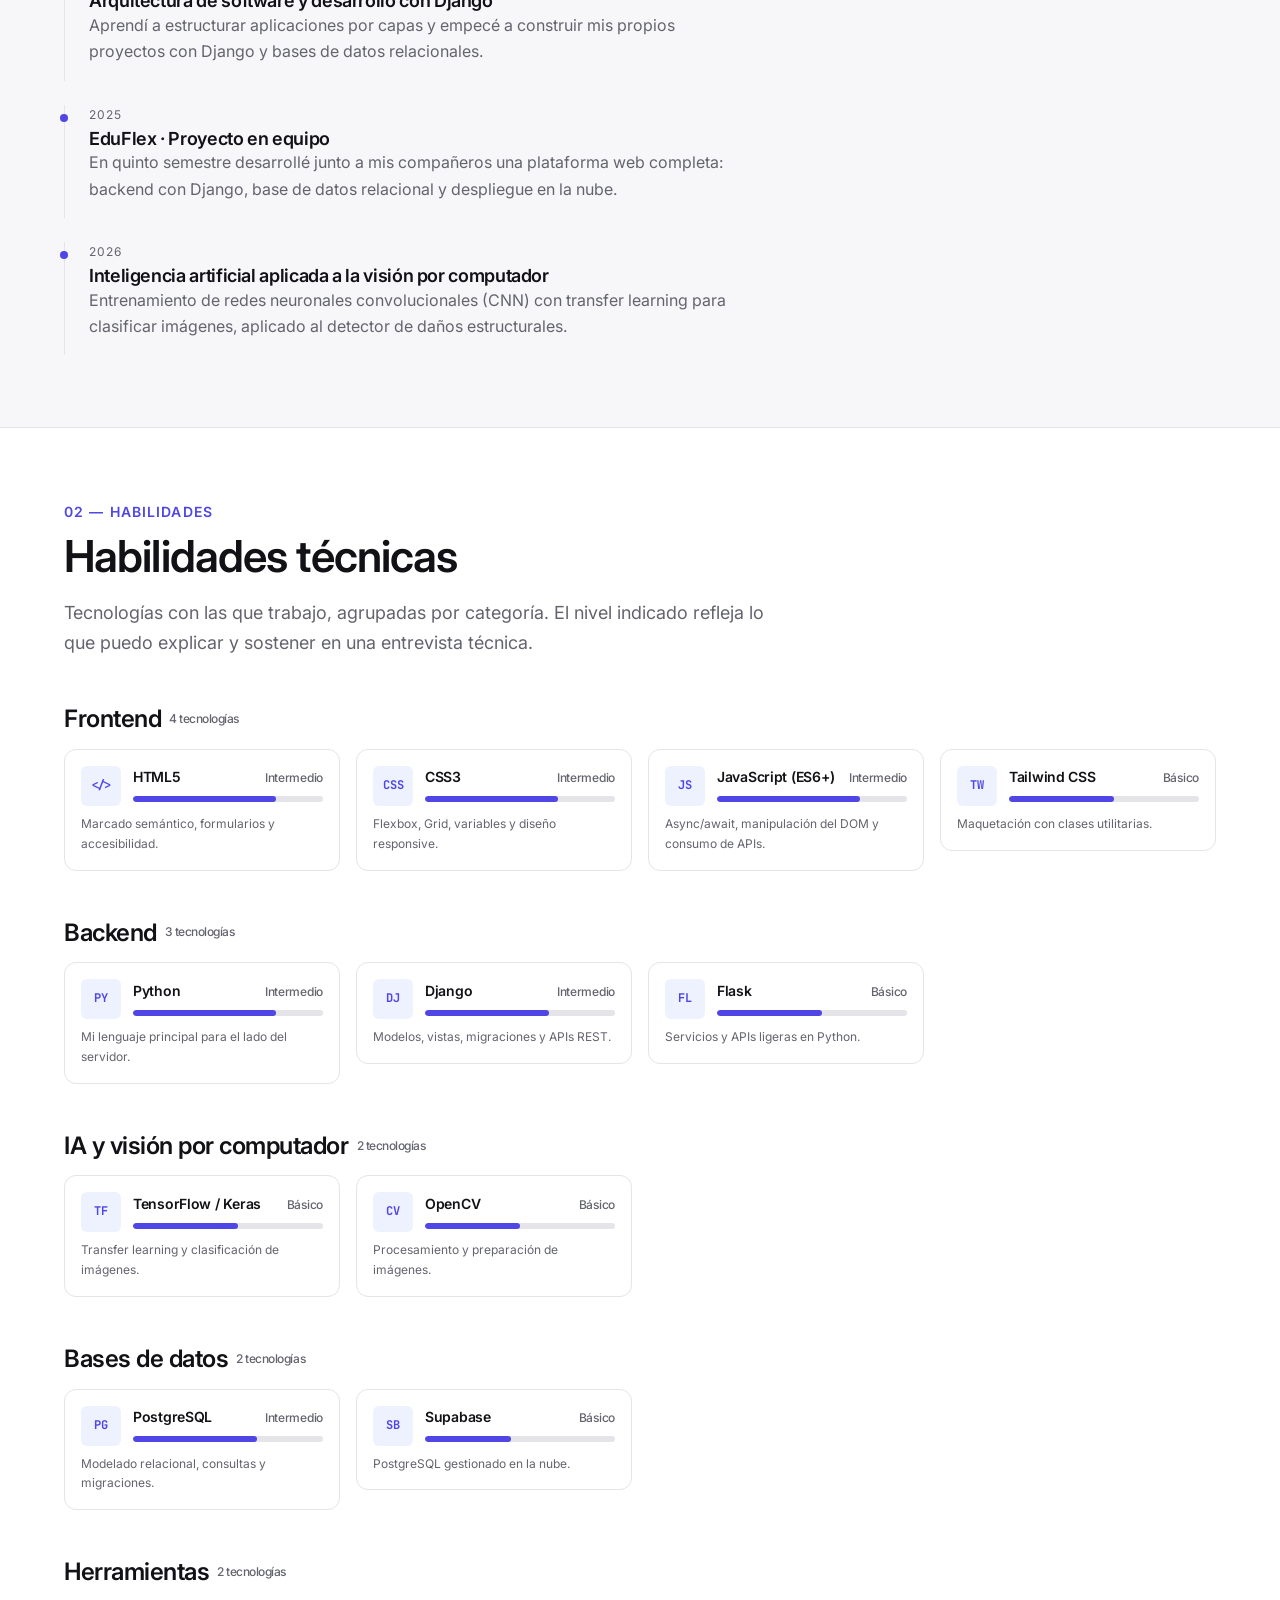
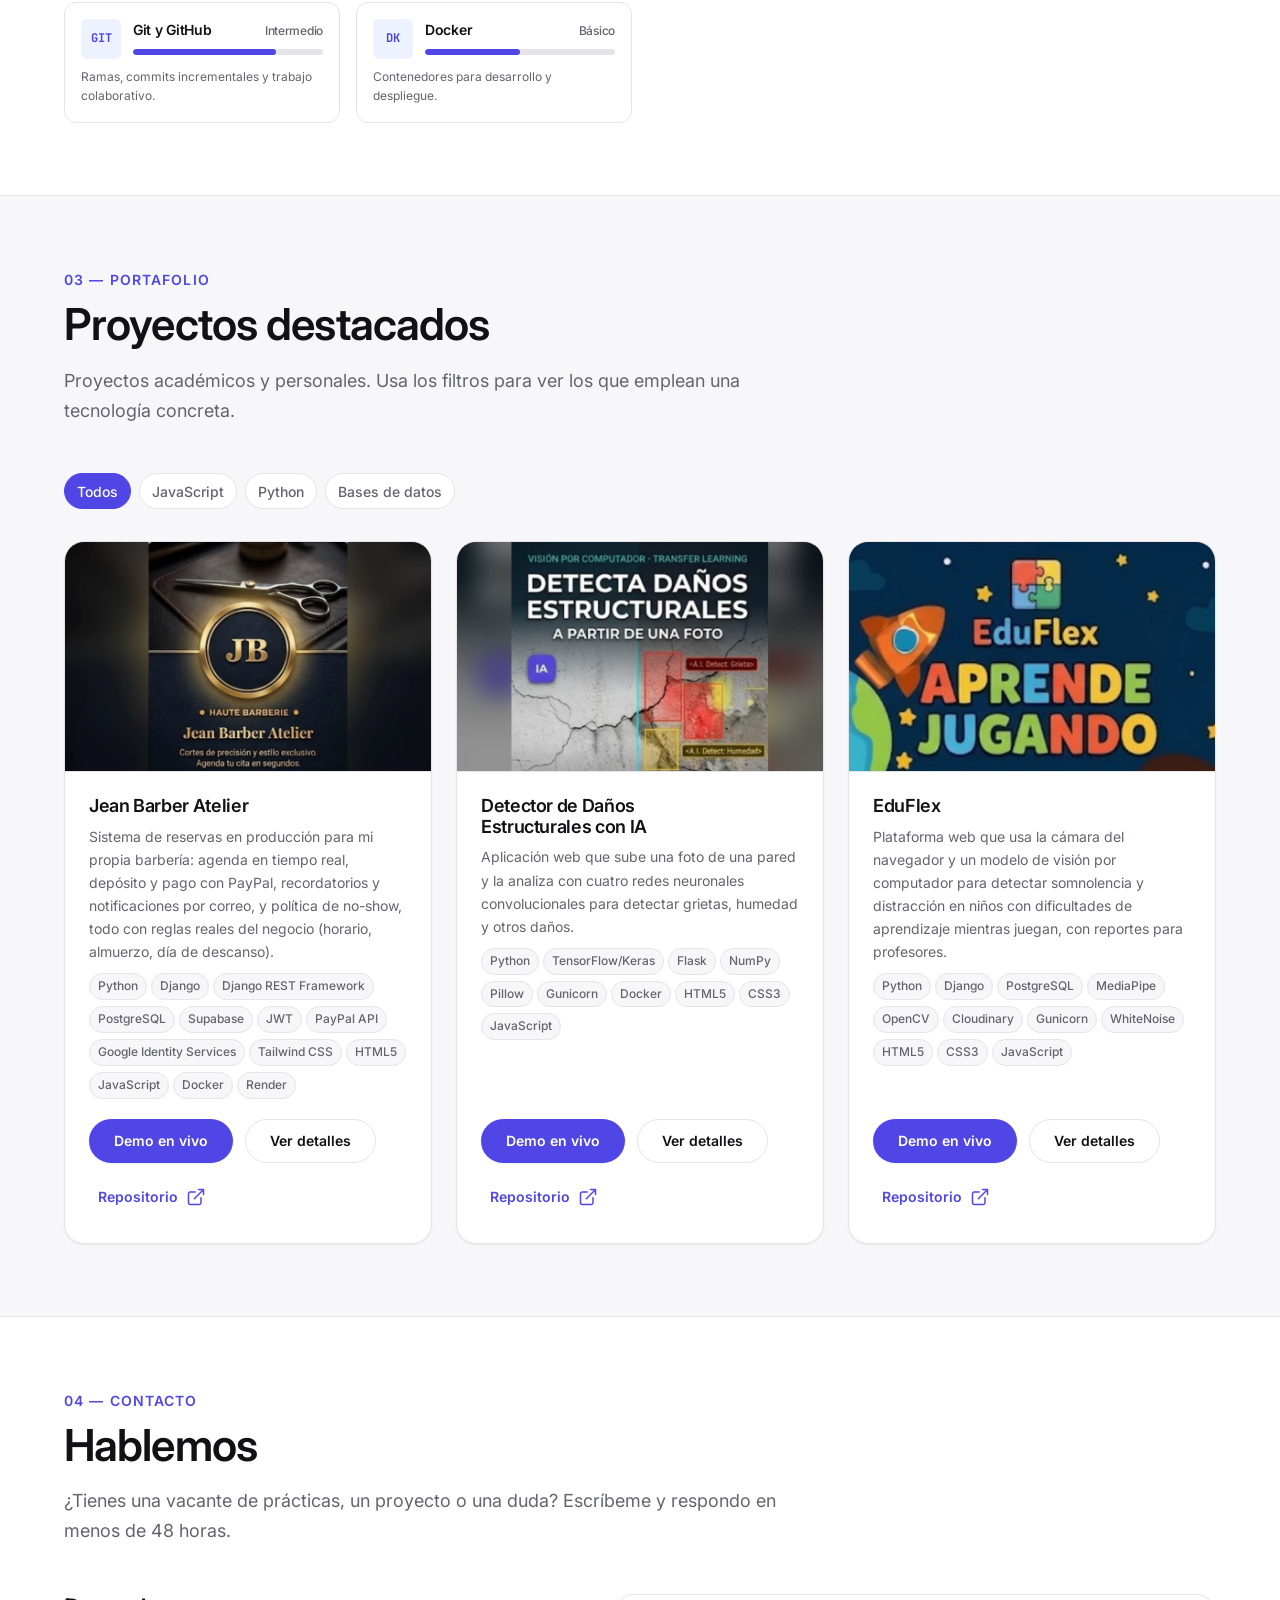
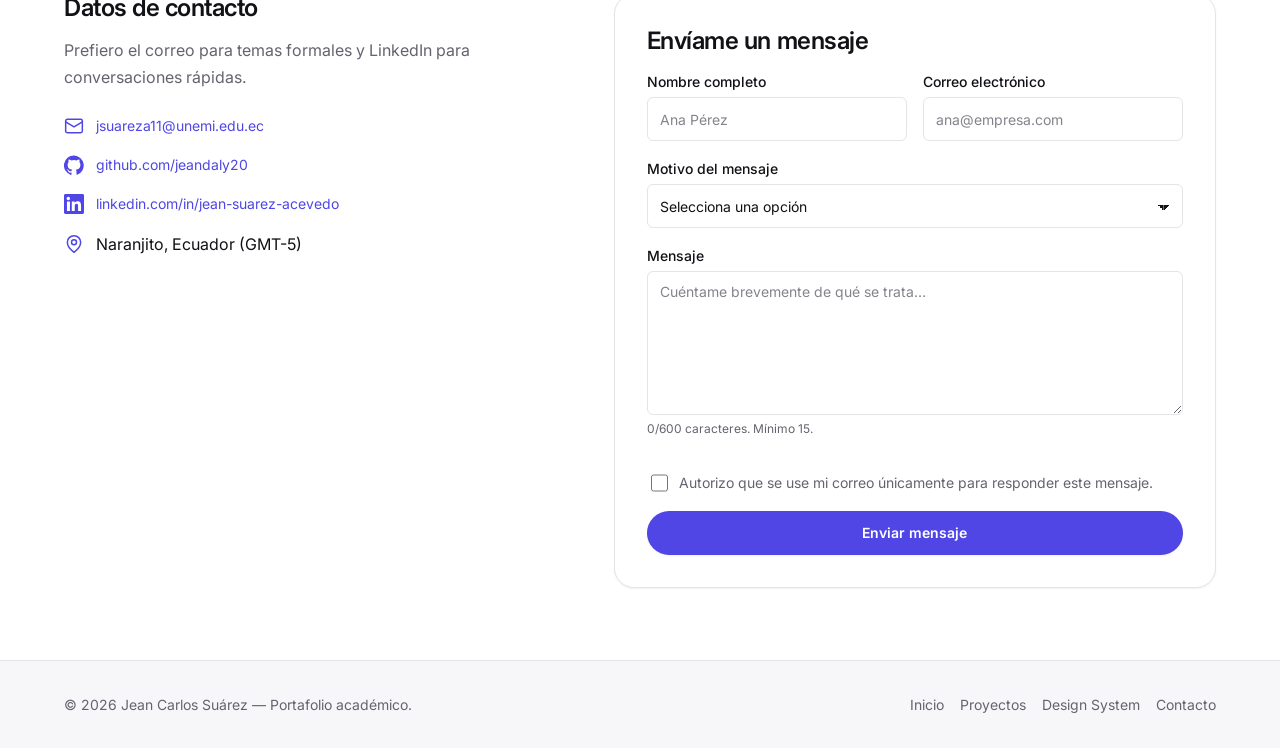
==== commit 0918ef60: "Reescribe la linea de tiempo con la formacion real Los hitos de 2024 y 2025 eran suposiciones. Se su" ====
--- a/index.html
+++ b/index.html
@@ -172,7 +172,7 @@
             </div>
             <div class="stats__item">
               <dt class="stats__label">Años programando</dt>
-              <dd><span class="stats__value">3+</span></dd>
+              <dd><span class="stats__value">4</span></dd>
             </div>
           </dl>
         </div>
@@ -210,31 +210,36 @@
                 <li>
                   <article>
                     <time datetime="2022">2022</time>
-                    <h4>Ingeniería de Software · Universidad Estatal de Milagro (UNEMI)</h4>
+                    <h4>Inicio de Ingeniería de Software · UNEMI</h4>
                     <p class="text-muted">
-                      Inicié la carrera en 2022 y actualmente curso el octavo semestre. Áreas de
-                      mayor interés: desarrollo web, arquitectura de software, bases de datos e
-                      ingeniería de requisitos.
+                      Primeros fundamentos de la carrera: Python, JavaScript, HTML y CSS, junto con levantamiento de requerimientos y análisis de sistemas.
                     </p>
                   </article>
                 </li>
                 <li>
                   <article>
-                    <time datetime="2024">2024</time>
-                    <h4>Formación complementaria</h4>
+                    <time datetime="2023">2023 — 2024</time>
+                    <h4>Arquitectura de software y desarrollo con Django</h4>
                     <p class="text-muted">
-                      Aprendizaje autodidacta de desarrollo web con Django y de los fundamentos
-                      de visión por computador, para complementar la formación universitaria.
+                      Aprendí a estructurar aplicaciones por capas y empecé a construir mis propios proyectos con Django y bases de datos relacionales.
                     </p>
                   </article>
                 </li>
                 <li>
                   <article>
                     <time datetime="2025">2025</time>
-                    <h4>Proyecto integrador de desarrollo web</h4>
+                    <h4>EduFlex · Proyecto en equipo</h4>
                     <p class="text-muted">
-                      Aplicación full stack desarrollada en equipo, con control de versiones en
-                      Git y despliegue de la aplicación en la nube.
+                      En quinto semestre desarrollé junto a mis compañeros una plataforma web completa: backend con Django, base de datos relacional y despliegue en la nube.
+                    </p>
+                  </article>
+                </li>
+                <li>
+                  <article>
+                    <time datetime="2026">2026</time>
+                    <h4>Inteligencia artificial aplicada a la visión por computador</h4>
+                    <p class="text-muted">
+                      Entrenamiento de redes neuronales convolucionales (CNN) con transfer learning para clasificar imágenes, aplicado al detector de daños estructurales.
                     </p>
                   </article>
                 </li>
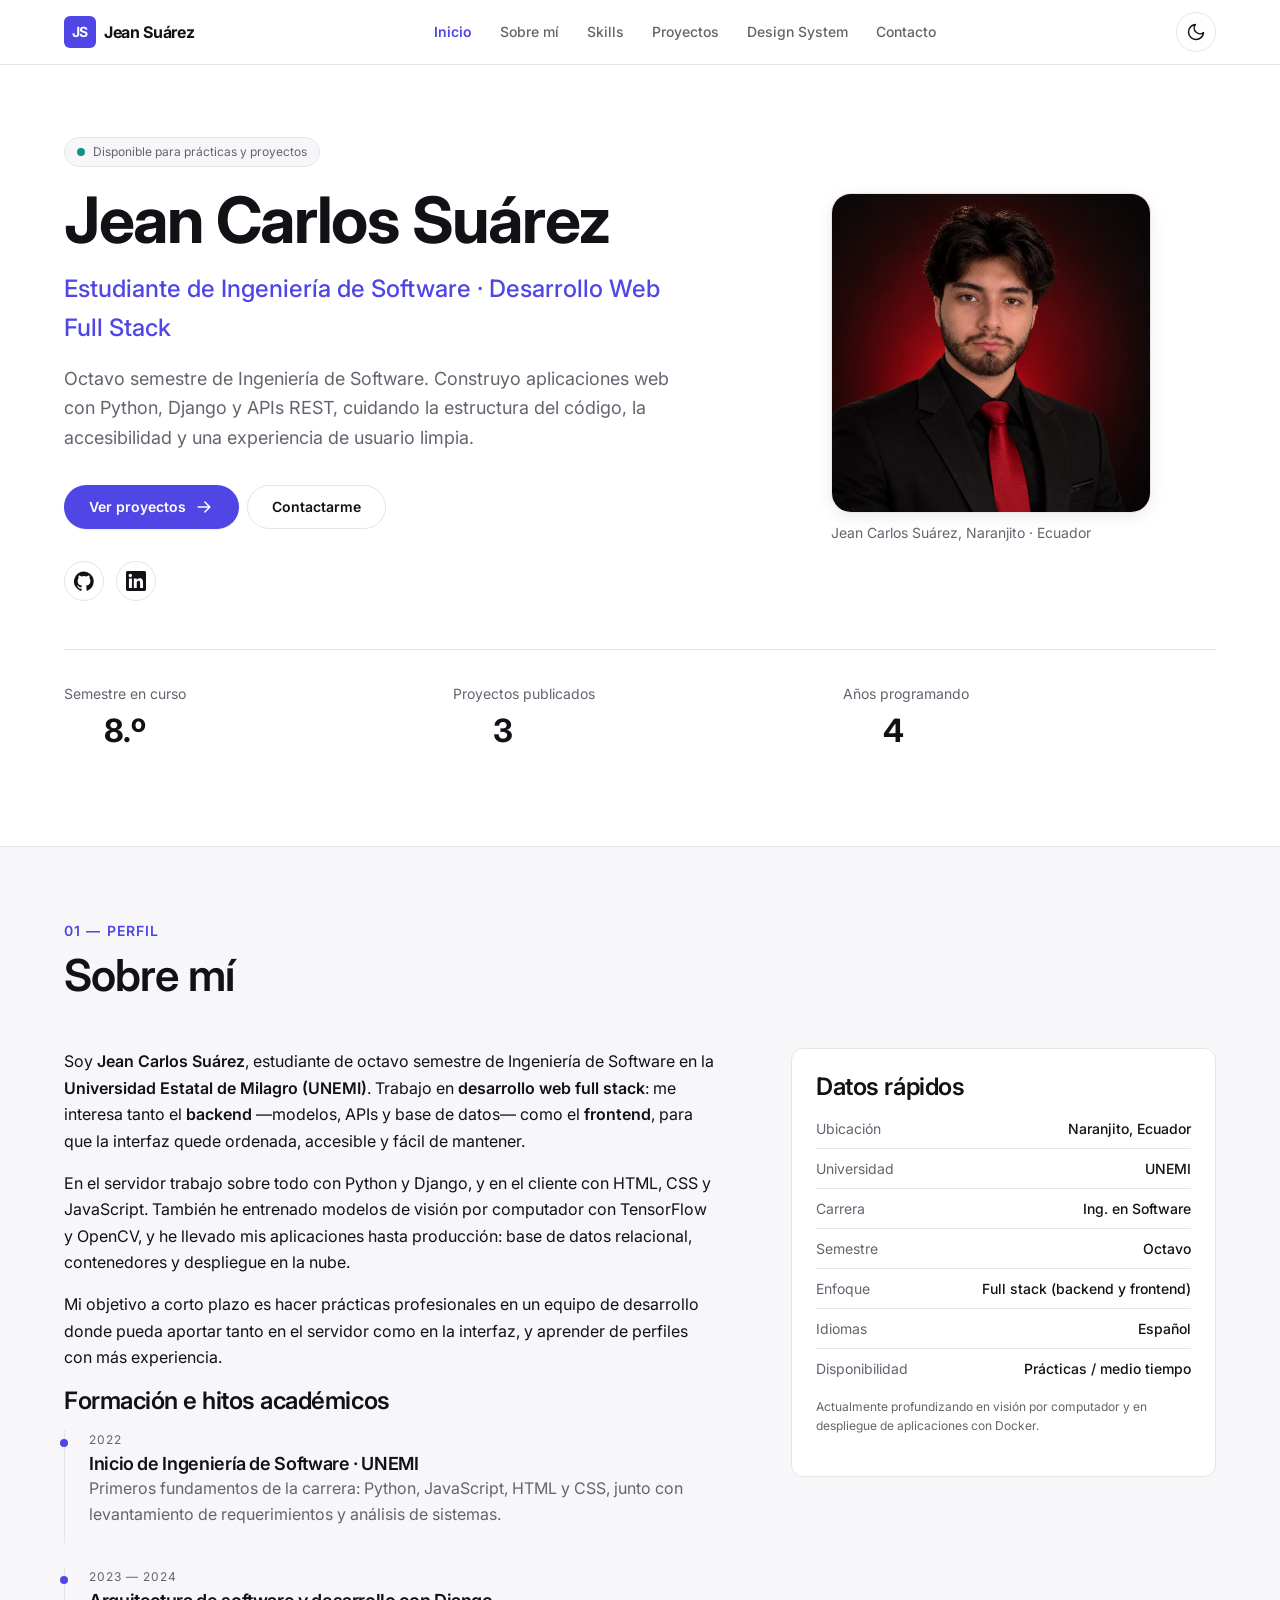
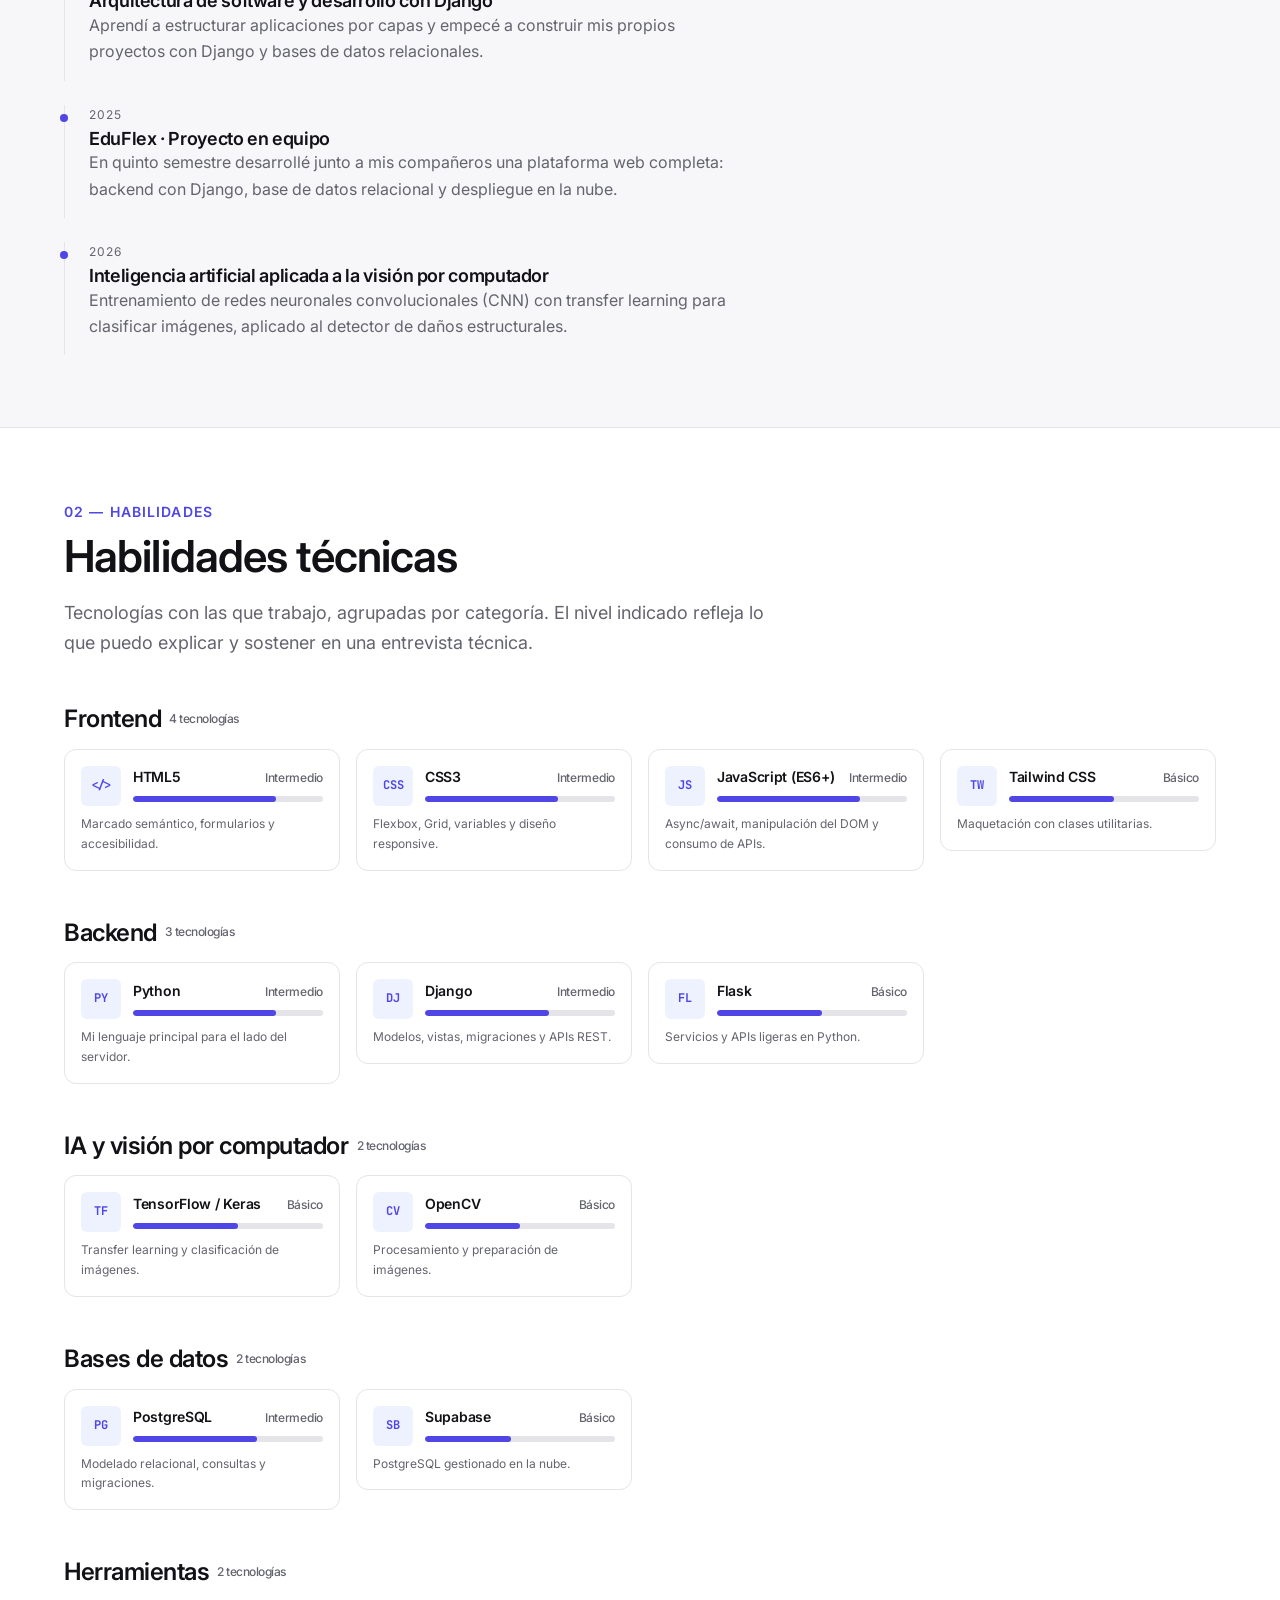
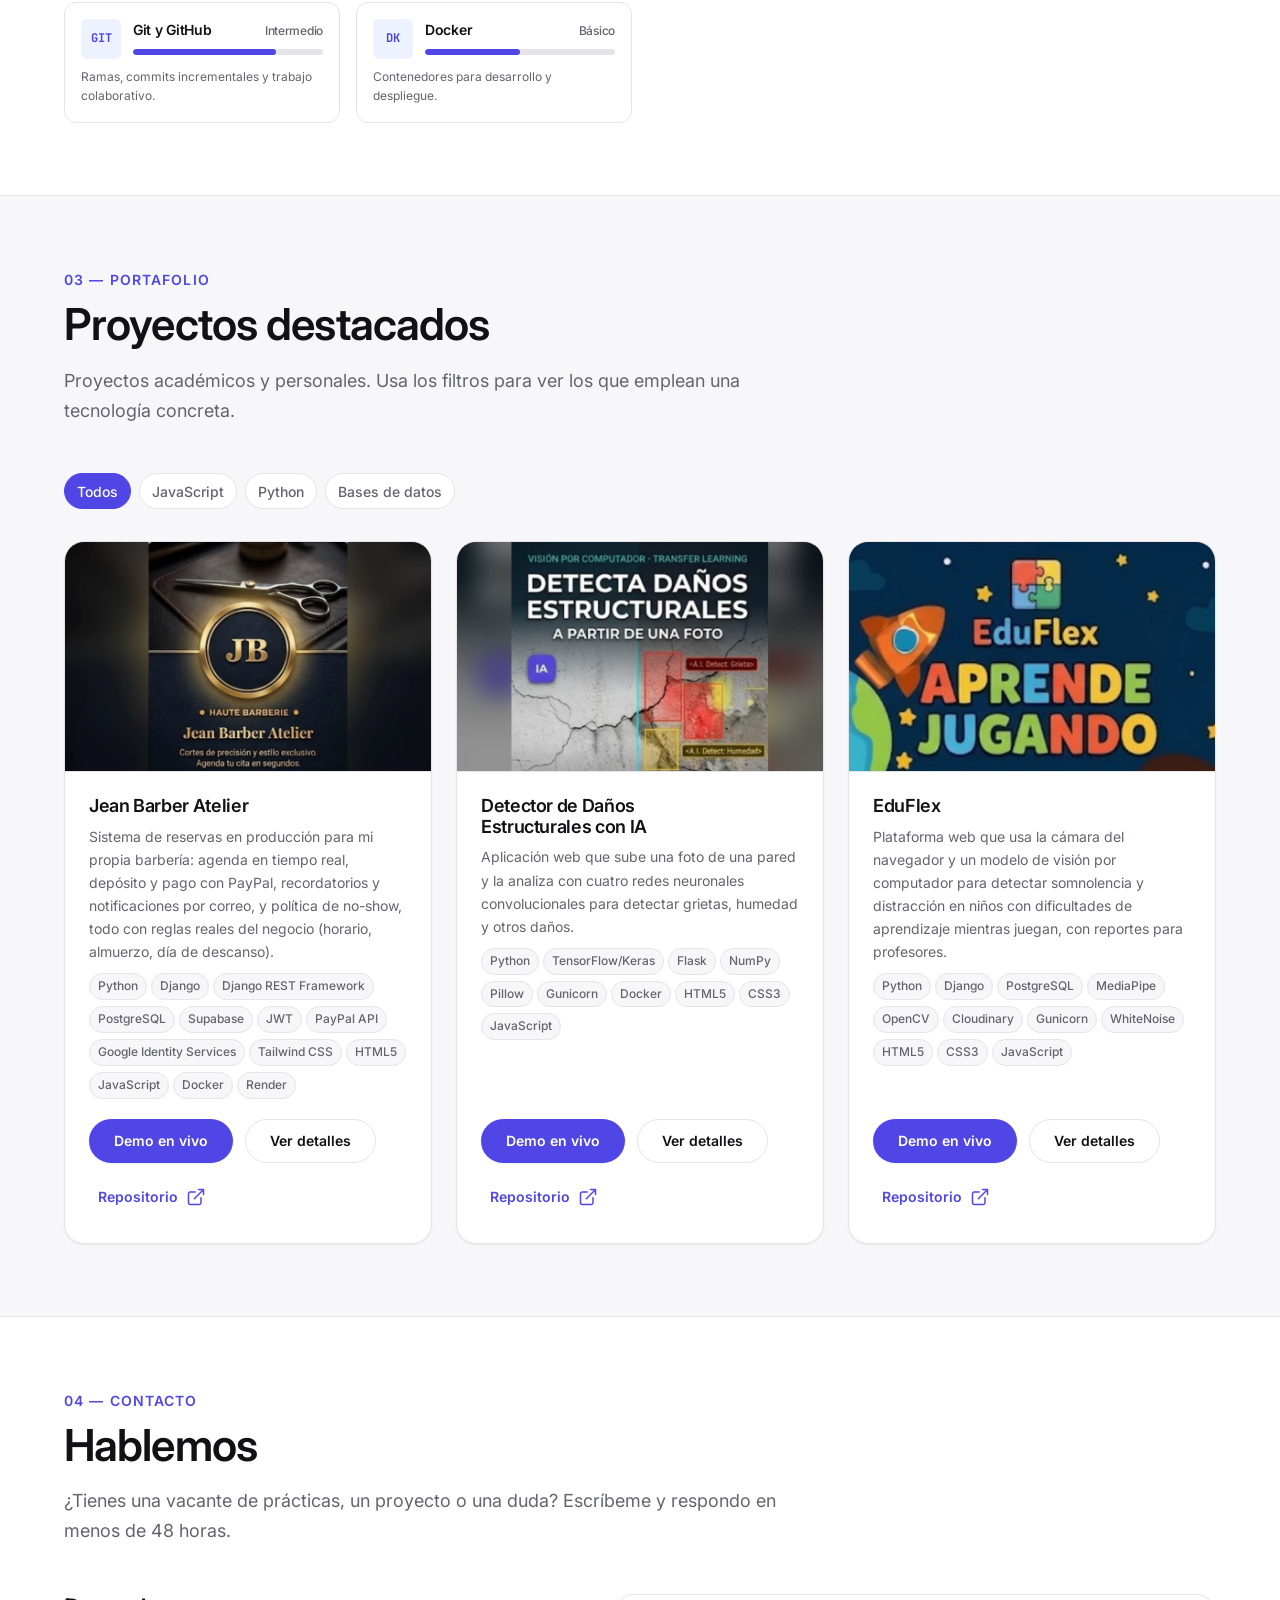
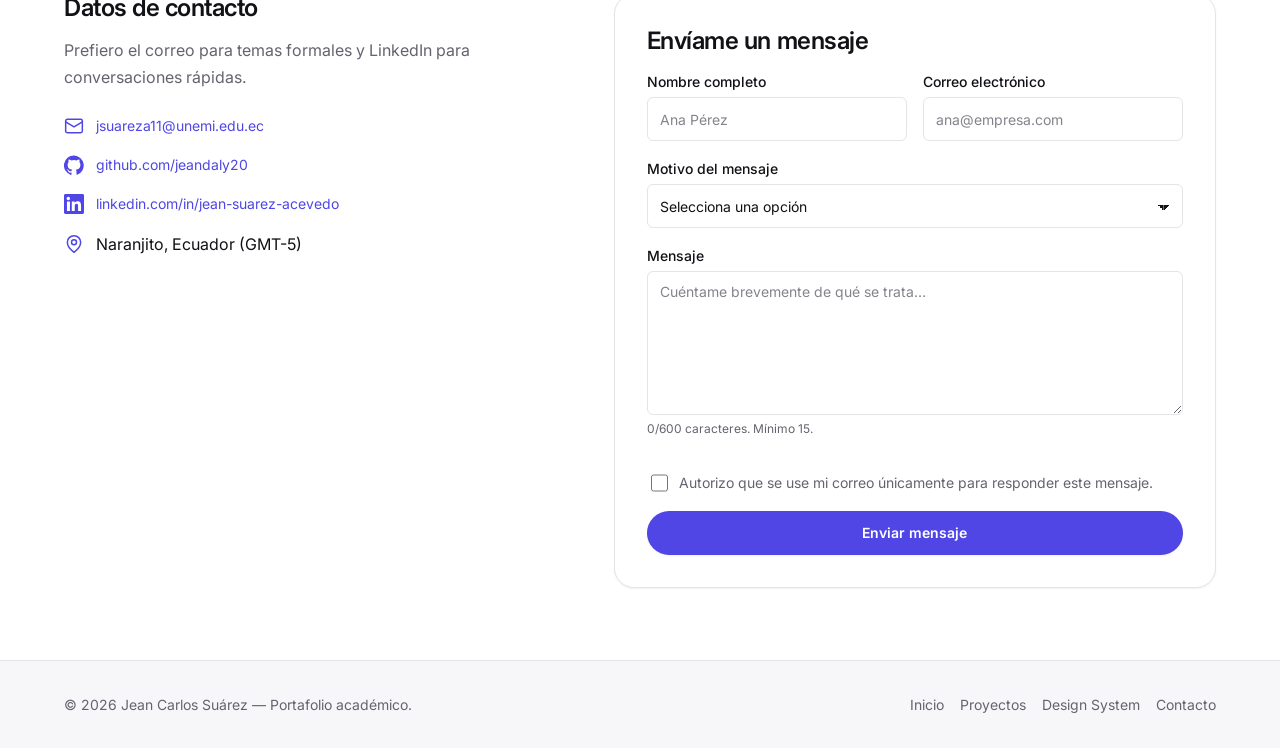
==== commit 7cb67d9f: "Equilibra el perfil entre backend y frontend El texto declaraba "inclinacion clara hacia el frontend" ====
--- a/index.html
+++ b/index.html
@@ -15,7 +15,7 @@
     <meta property="og:title" content="Jean Carlos Suárez — Portafolio" />
     <meta
       property="og:description"
-      content="Estudiante de Ingeniería de Software en la UNEMI. Desarrollo web full stack con foco en frontend."
+      content="Estudiante de Ingeniería de Software en la UNEMI. Desarrollo web full stack: backend con Python y Django e interfaces accesibles."
     />
     <meta property="og:image" content="assets/img/jean-suarez.webp" />
 
@@ -190,8 +190,10 @@
               <p>
                 Soy <strong>Jean Carlos Suárez</strong>, estudiante de octavo semestre de
                 Ingeniería de Software en la <strong>Universidad Estatal de Milagro (UNEMI)</strong>.
-                Me interesa el desarrollo web full stack, con una inclinación clara hacia el
-                <strong>frontend</strong>: interfaces ordenadas, accesibles y fáciles de mantener.
+                Trabajo en <strong>desarrollo web full stack</strong>: me interesa tanto el
+                <strong>backend</strong> —modelos, APIs y base de datos— como el
+                <strong>frontend</strong>, para que la interfaz quede ordenada, accesible y fácil
+                de mantener.
               </p>
               <p>
                 En el servidor trabajo sobre todo con Python y Django, y en el cliente con
@@ -201,8 +203,8 @@
               </p>
               <p>
                 Mi objetivo a corto plazo es hacer prácticas profesionales en un equipo de
-                desarrollo donde pueda aportar en la construcción de interfaces y aprender de
-                perfiles con más experiencia.
+                desarrollo donde pueda aportar tanto en el servidor como en la interfaz, y
+                aprender de perfiles con más experiencia.
               </p>
 
               <h3>Formación e hitos académicos</h3>
@@ -267,7 +269,7 @@
                 </div>
                 <div>
                   <dt>Enfoque</dt>
-                  <dd>Frontend / Full stack</dd>
+                  <dd>Full stack (backend y frontend)</dd>
                 </div>
                 <div>
                   <dt>Idiomas</dt>
